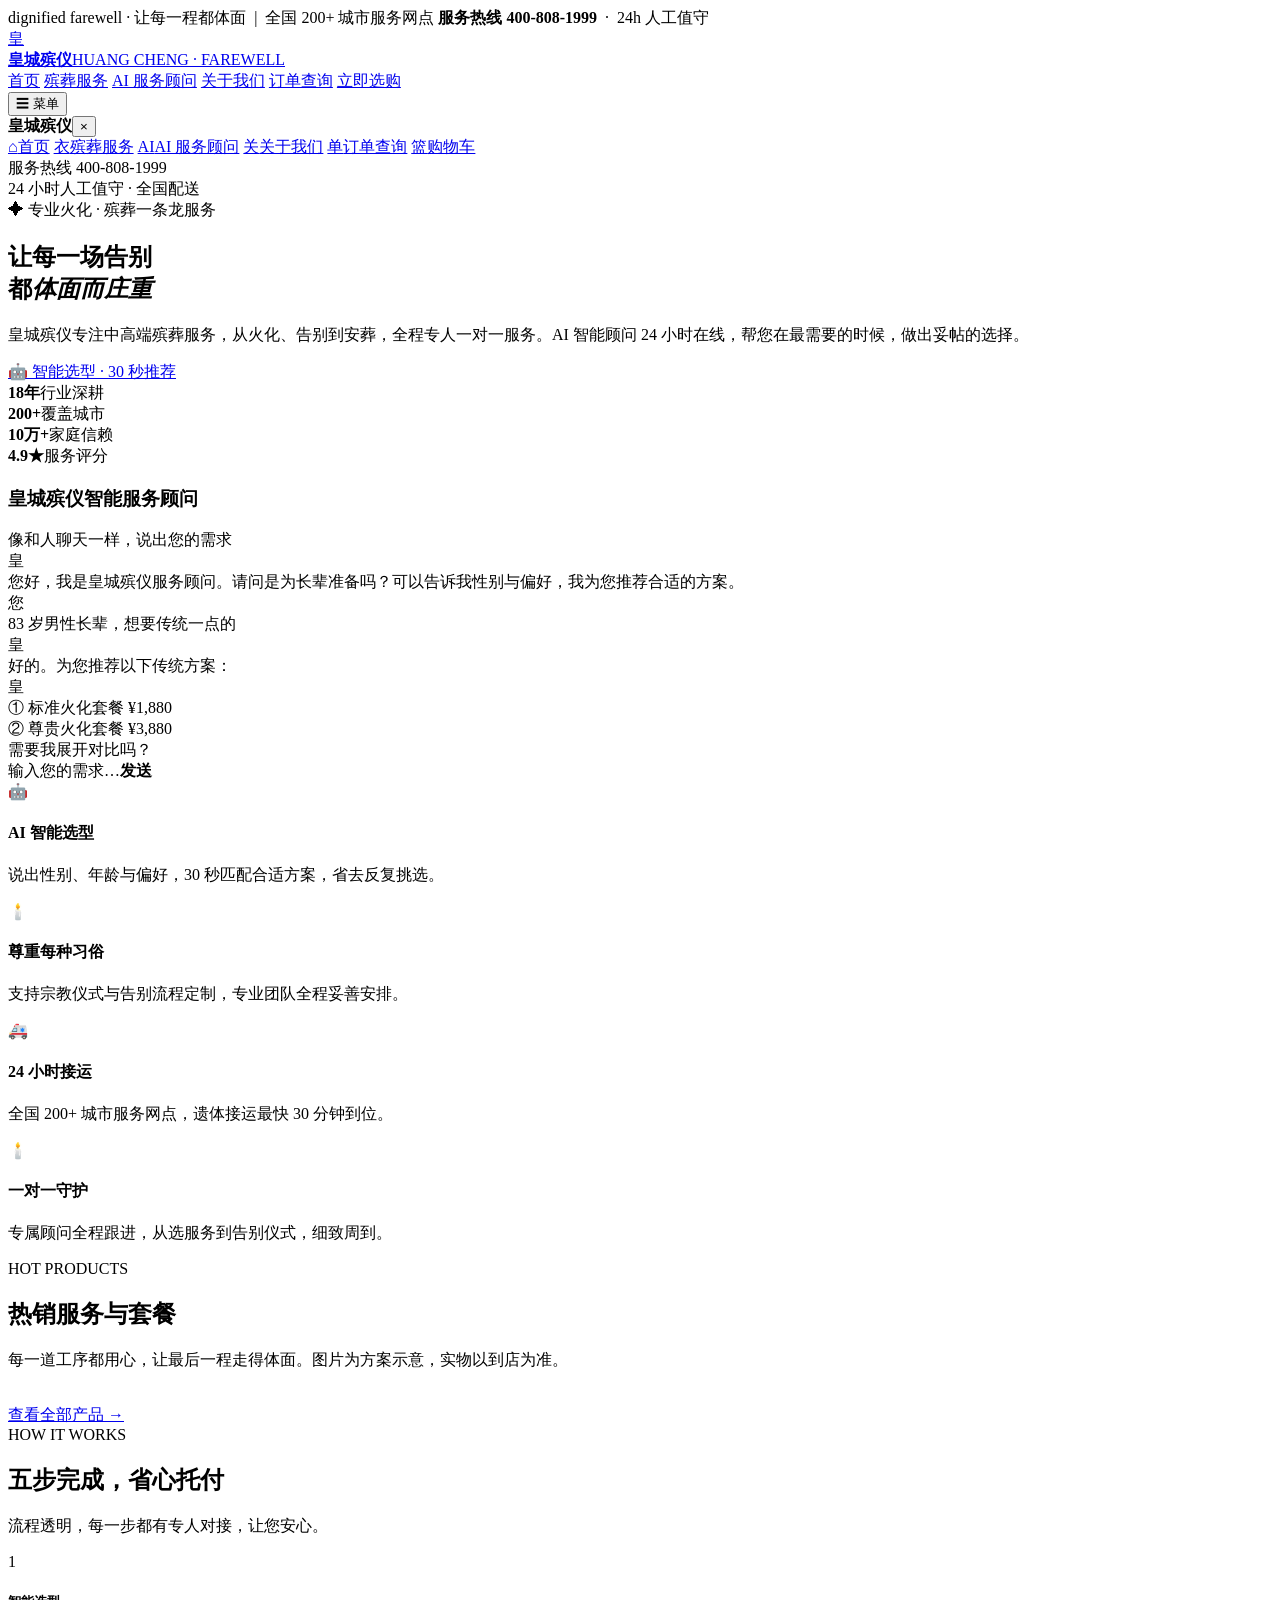
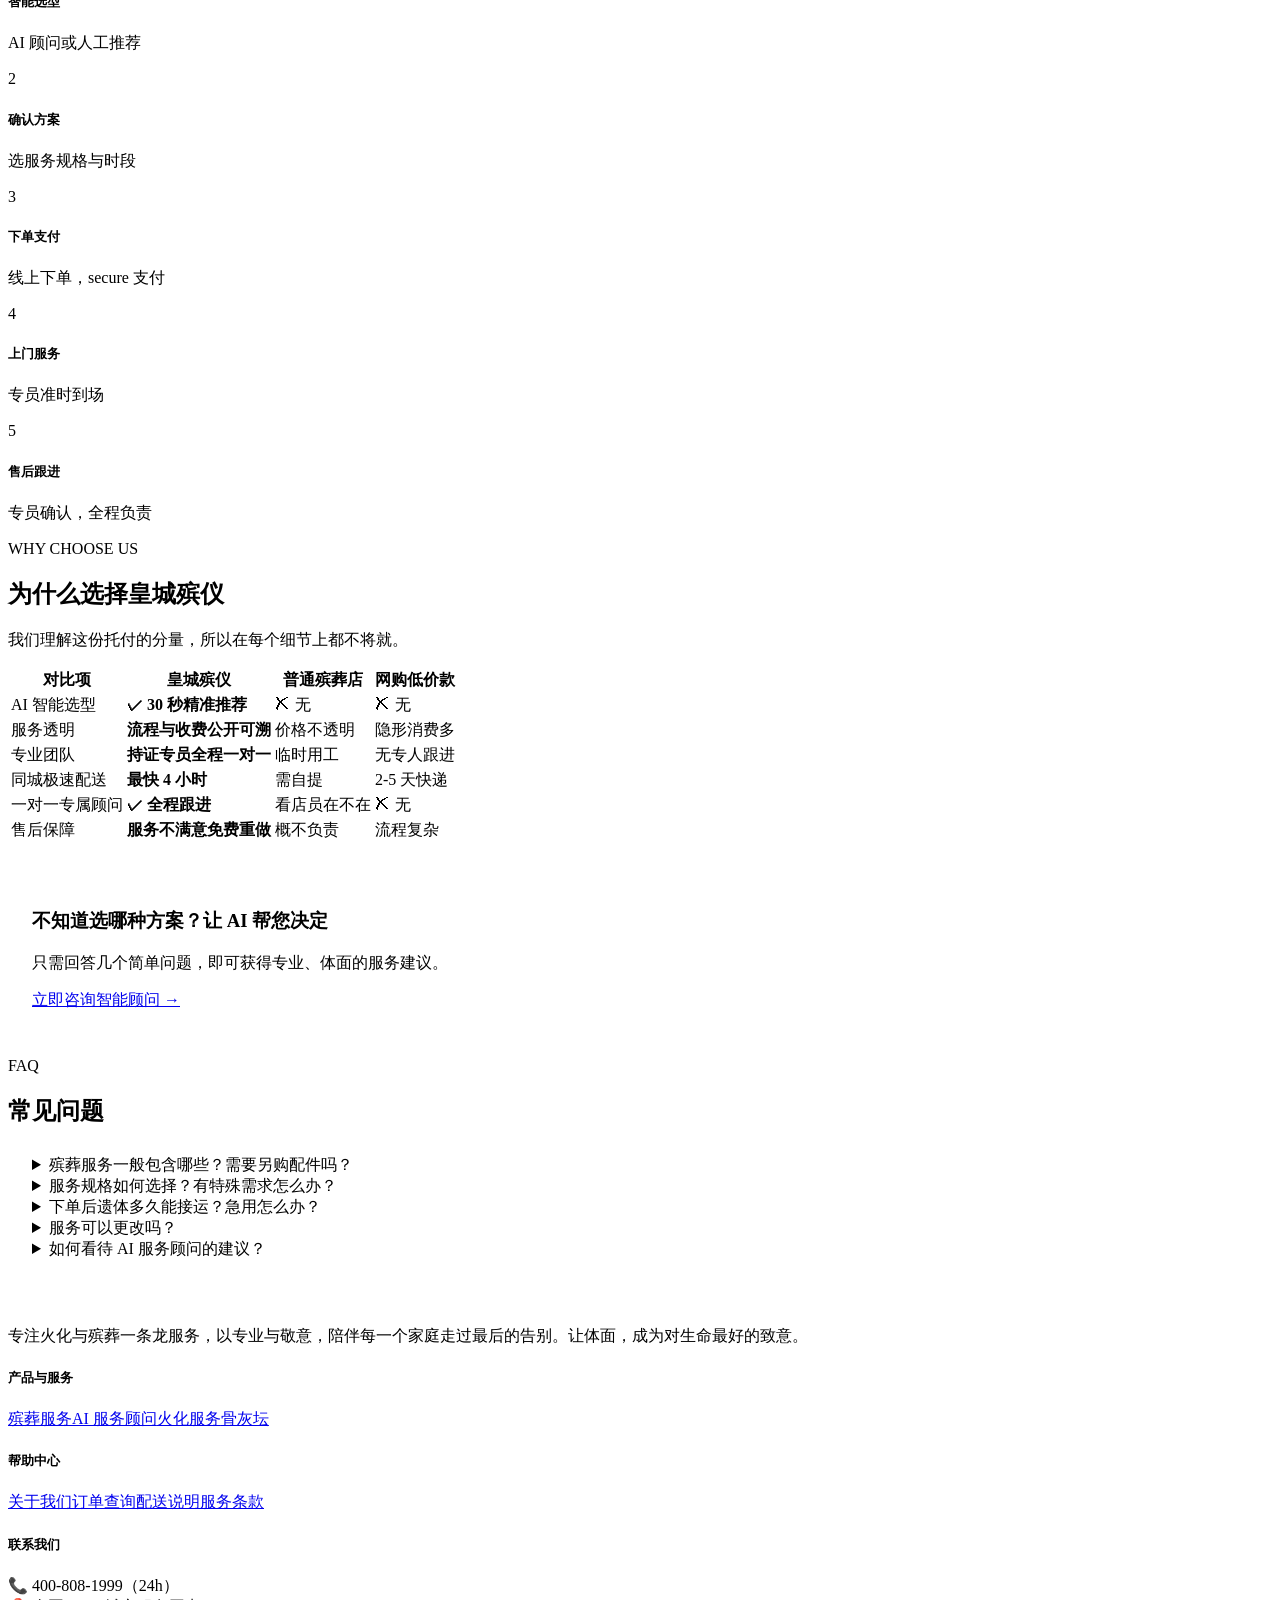
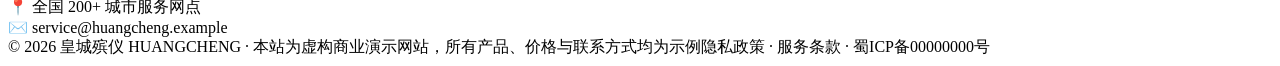
==== index.html @ 09e1ee21 "huangchengcheng 火化服务商业站" ====
<!DOCTYPE html>
<html lang="zh-CN">
<head>
<meta charset="UTF-8">
<meta name="viewport" content="width=device-width,initial-scale=1">
<title>皇城殡仪 · 火化殡葬一条龙服务 | 让每一场告别都体面庄重</title>
<meta name="description" content="皇城殡仪是专业火化殡葬一条龙服务商，提供火化服务、告别厅、骨灰坛与生态安葬等一条龙服务，AI 智能服务顾问 24 小时在线，24 小时接运，让告别更体面。">
<link rel="stylesheet" href="assets/style.css">
</head>
<body>
<!-- 顶部条 -->
<div class="topbar"><div class="wrap">
  <span> dignified farewell · 让每一程都体面 &nbsp;|&nbsp; 全国 200+ 城市服务网点</span>
  <span><b>服务热线 400-808-1999</b> &nbsp;·&nbsp; 24h 人工值守</span>
</div></div>

<!-- 导航 -->
<header class="sitehead"><div class="wrap">
  <a class="logo" href="index.html">
    <div class="mark">皇</div>
    <div class="txt"><b>皇城殡仪</b><span>HUANG CHENG · FAREWELL</span></div>
  </a>
  <nav class="nav">
    <a href="index.html" class="cur">首页</a>
    <a href="products.html">殡葬服务</a>
    <a href="agent.html">AI 服务顾问</a>
    <a href="about.html">关于我们</a>
    <a href="orders.html">订单查询</a>
    <a href="products.html" class="nav-cta">立即选购</a>
  </nav>
  <button class="burger" id="burger">☰ 菜单</button>
</div></header>

<!-- 抽屉 -->
<div class="drawer-mask" id="drawerMask"></div>
<aside class="drawer" id="drawer">
  <div class="dh"><b>皇城殡仪</b><button id="drawerClose">×</button></div>
  <div class="dlist">
    <a href="index.html" class="cur"><span class="ico">⌂</span>首页</a>
    <a href="products.html"><span class="ico">衣</span>殡葬服务</a>
    <a href="agent.html"><span class="ico">AI</span>AI 服务顾问</a>
    <a href="about.html"><span class="ico">关</span>关于我们</a>
    <a href="orders.html"><span class="ico">单</span>订单查询</a>
    <a href="cart.html"><span class="ico">篮</span>购物车 <span data-cart-count style="display:none">0</span></a>
  </div>
  <div class="df">服务热线 400-808-1999<br>24 小时人工值守 · 全国配送</div>
</aside>

<!-- 首屏 -->
<section class="hero" style="padding:0">
  <div class="bg"></div>
  <div class="wrap">
    <div>
      <span class="badge">✦ 专业火化 · 殡葬一条龙服务</span>
      <h1>让每一场告别<br>都<em>体面而庄重</em></h1>
      <p class="lead">皇城殡仪专注中高端殡葬服务，从火化、告别到安葬，全程专人一对一服务。AI 智能顾问 24 小时在线，帮您在最需要的时候，做出妥帖的选择。</p>
      <div class="actions">
        <a href="agent.html" class="btn btn-gold">🤖 智能选型 · 30 秒推荐</a>
        <a href="products.html" class="btn btn-ghost" style="border-color:rgba(255,255,255,.35);color:#fff">浏览全部殡葬服务 →</a>
      </div>
      <div class="trust">
        <div><b>18年</b><span>行业深耕</span></div>
        <div><b>200+</b><span>覆盖城市</span></div>
        <div><b>10万+</b><span>家庭信赖</span></div>
        <div><b>4.9★</b><span>服务评分</span></div>
      </div>
    </div>
    <div class="hero-card">
      <h3>皇城殡仪智能服务顾问</h3>
      <div class="sub">像和人聊天一样，说出您的需求</div>
      <div class="chat-mini">
        <div class="row"><div class="av">皇</div><div class="bub">您好，我是皇城殡仪服务顾问。请问是为长辈准备吗？可以告诉我性别与偏好，我为您推荐合适的方案。</div></div>
        <div class="row me"><div class="av u">您</div><div class="bub">83 岁男性长辈，想要传统一点的</div></div>
        <div class="row"><div class="av">皇</div><div class="bub">好的。为您推荐以下传统方案：</div></div>
        <div class="row"><div class="av">皇</div><div class="bub">① 标准火化套餐 ¥1,880<br>② 尊贵火化套餐 ¥3,880<br>需要我展开对比吗？</div></div>
      </div>
      <div class="fake-input"><span>输入您的需求…</span><b>发送</b></div>
    </div>
  </div>
</section>

<!-- 卖点 -->
<section>
  <div class="wrap">
    <div class="feature-grid">
      <div class="card feature"><div class="ic">🤖</div><h4>AI 智能选型</h4><p>说出性别、年龄与偏好，30 秒匹配合适方案，省去反复挑选。</p></div>
      <div class="card feature"><div class="ic">🕯️</div><h4>尊重每种习俗</h4><p>支持宗教仪式与告别流程定制，专业团队全程妥善安排。</p></div>
      <div class="card feature"><div class="ic">🚑</div><h4>24 小时接运</h4><p>全国 200+ 城市服务网点，遗体接运最快 30 分钟到位。</p></div>
      <div class="card feature"><div class="ic">🕯️</div><h4>一对一守护</h4><p>专属顾问全程跟进，从选服务到告别仪式，细致周到。</p></div>
    </div>
  </div>
</section>

<!-- 热销产品 -->
<section style="background:var(--card);border-top:1px solid var(--line);border-bottom:1px solid var(--line)">
  <div class="wrap">
    <div class="sec-head">
      <span class="kicker">HOT PRODUCTS</span>
      <h2>热销服务与套餐</h2>
      <p>每一道工序都用心，让最后一程走得体面。图片为方案示意，实物以到店为准。</p>
    </div>
    <div class="prod-grid" id="hotProducts"></div>
    <div class="center" style="margin-top:34px"><a href="products.html" class="btn btn-navy">查看全部产品 →</a></div>
  </div>
</section>

<!-- 服务流程 -->
<section>
  <div class="wrap">
    <div class="sec-head"><span class="kicker">HOW IT WORKS</span><h2>五步完成，省心托付</h2><p>流程透明，每一步都有专人对接，让您安心。</p></div>
    <div class="flow">
      <div class="step"><div class="n">1</div><h5>智能选型</h5><p>AI 顾问或人工推荐</p></div>
      <div class="step"><div class="n">2</div><h5>确认方案</h5><p>选服务规格与时段</p></div>
      <div class="step"><div class="n">3</div><h5>下单支付</h5><p>线上下单，secure 支付</p></div>
      <div class="step"><div class="n">4</div><h5>上门服务</h5><p>专员准时到场</p></div>
      <div class="step"><div class="n">5</div><h5>售后跟进</h5><p>专员确认，全程负责</p></div>
    </div>
  </div>
</section>

<!-- 为什么选择 + 对比表 -->
<section style="background:var(--card);border-top:1px solid var(--line)">
  <div class="wrap">
    <div class="sec-head"><span class="kicker">WHY CHOOSE US</span><h2>为什么选择皇城殡仪</h2><p>我们理解这份托付的分量，所以在每个细节上都不将就。</p></div>
    <div class="tbl-wrap">
      <table class="tbl">
        <thead><tr><th>对比项</th><th>皇城殡仪</th><th>普通殡葬店</th><th>网购低价款</th></tr></thead>
        <tbody>
          <tr><td>AI 智能选型</td><td><b>✓ 30 秒精准推荐</b></td><td>✗ 无</td><td>✗ 无</td></tr>
          <tr><td>服务透明</td><td><b>流程与收费公开可溯</b></td><td>价格不透明</td><td>隐形消费多</td></tr>
          <tr><td>专业团队</td><td><b>持证专员全程一对一</b></td><td>临时用工</td><td>无专人跟进</td></tr>
          <tr><td>同城极速配送</td><td><b>最快 4 小时</b></td><td>需自提</td><td>2-5 天快递</td></tr>
          <tr><td>一对一专属顾问</td><td><b>✓ 全程跟进</b></td><td>看店员在不在</td><td>✗ 无</td></tr>
          <tr><td>售后保障</td><td><b>服务不满意免费重做</b></td><td>概不负责</td><td>流程复杂</td></tr>
        </tbody>
      </table>
    </div>
  </div>
</section>

<!-- CTA -->
<section class="cta-strip" style="padding:0">
  <div class="wrap" style="padding:46px 24px">
    <div><h3>不知道选哪种方案？让 AI 帮您决定</h3><p>只需回答几个简单问题，即可获得专业、体面的服务建议。</p></div>
    <a href="agent.html" class="btn btn-gold">立即咨询智能顾问 →</a>
  </div>
</section>

<!-- FAQ -->
<section>
  <div class="wrap" style="max-width:860px">
    <div class="sec-head"><span class="kicker">FAQ</span><h2>常见问题</h2></div>
    <div class="card" style="padding:8px 24px">
      <details class="faq"><summary>殡葬服务一般包含哪些？需要另购配件吗？</summary><div class="ans">我们的套装通常包含上衣、裤子/裙、内衬、披肩与寿鞋，具体以商品详情"包含"一栏为准。骨灰盒、随葬品等可按需另购，也可致电顾问搭配一站式的全套方案。</div></details>
      <details class="faq"><summary>服务规格如何选择？有特殊需求怎么办？</summary><div class="ans">火化、告别厅与骨灰坛均提供多种规格。若有宗教仪式、特殊告别流程或场地布置需求，可联系人工顾问定制，一般 24 小时内即可安排妥当。</div></details>
      <details class="faq"><summary>下单后遗体多久能接运？急用怎么办？</summary><div class="ans">常规订单同城次日达，全国 2–4 天。加急订单可致电 400-808-1999，我们合作网点最快 4 小时送达，请尽量提前说明情况。</div></details>
      <details class="faq"><summary>服务可以更改吗？</summary><div class="ans">服务开始前如需调整规格、时段或方案内容，请及时联系顾问，我们会尽力为您免费更改。服务一旦开始，具体条款以双方约定为准。</div></details>
      <details class="faq"><summary>如何看待 AI 服务顾问的建议？</summary><div class="ans">AI 顾问基于我们的产品库与多年服务经验给出建议，仅供选型参考。涉及宗教、习俗等特殊需求，建议与人工顾问进一步确认，我们尊重每一种告别方式。</div></details>
    </div>
  </div>
</section>

<!-- 页脚 -->
<footer class="foot">
  <div class="wrap">
    <div class="grid">
      <div class="brand">
        <div class="logo" style="color:#fff"><div class="mark">皇</div><div class="txt"><b>皇城殡仪</b><span>HUANG CHENG · FAREWELL</span></div></div>
        <p>专注火化与殡葬一条龙服务，以专业与敬意，陪伴每一个家庭走过最后的告别。让体面，成为对生命最好的致意。</p>
      </div>
      <div><h5>产品与服务</h5><a href="products.html">殡葬服务</a><a href="agent.html">AI 服务顾问</a><a href="products.html">火化服务</a><a href="products.html">骨灰坛</a></div>
      <div><h5>帮助中心</h5><a href="about.html">关于我们</a><a href="orders.html">订单查询</a><a href="about.html">配送说明</a><a href="about.html">服务条款</a></div>
      <div><h5>联系我们</h5><div class="contact-line">📞 400-808-1999（24h）</div><div class="contact-line">📍 全国 200+ 城市服务网点</div><div class="contact-line">✉️ service@huangcheng.example</div></div>
    </div>
    <div class="bottom"><span>© 2026 皇城殡仪 HUANGCHENG · 本站为虚构商业演示网站，所有产品、价格与联系方式均为示例</span><span>隐私政策 · 服务条款 · 蜀ICP备00000000号</span></div>
  </div>
</footer>

<script src="assets/data.js"></script>
<script src="assets/app.js"></script>
<script>
(function(){
  // 热销产品（取前 4 款）
  var grid=document.getElementById('hotProducts');
  window.HJ.PRODUCTS.slice(0,4).forEach(function(p){
    var el=document.createElement('div');el.className='prod';
    el.innerHTML='<a class="img" href="product.html?id='+p.id+'"><span class="corner tag">'+p.tags[0]+'</span><img src="'+p.img+'" alt="'+p.name+'"></a>'+
      '<div class="body"><h4><a href="product.html?id='+p.id+'">'+p.name+'</a></h4>'+
      '<div class="desc">'+p.desc+'</div>'+
      '<div class="price"><b>'+window.HJ.money(p.price)+'</b><del>'+window.HJ.money(p.old)+'</del></div>'+
      '<div class="foot"><a href="product.html?id='+p.id+'" class="btn btn-navy btn-sm">查看详情</a>'+
      '<a href="product.html?id='+p.id+'" class="btn btn-gold btn-sm">立即选购</a></div></div>';
    grid.appendChild(el);
  });
  // 抽屉关闭按钮
  var c=document.getElementById('drawerClose');
  if(c)c.addEventListener('click',function(){document.getElementById('drawerMask').classList.remove('on');document.getElementById('drawer').classList.remove('on')});
})();
</script>
</body>
</html>
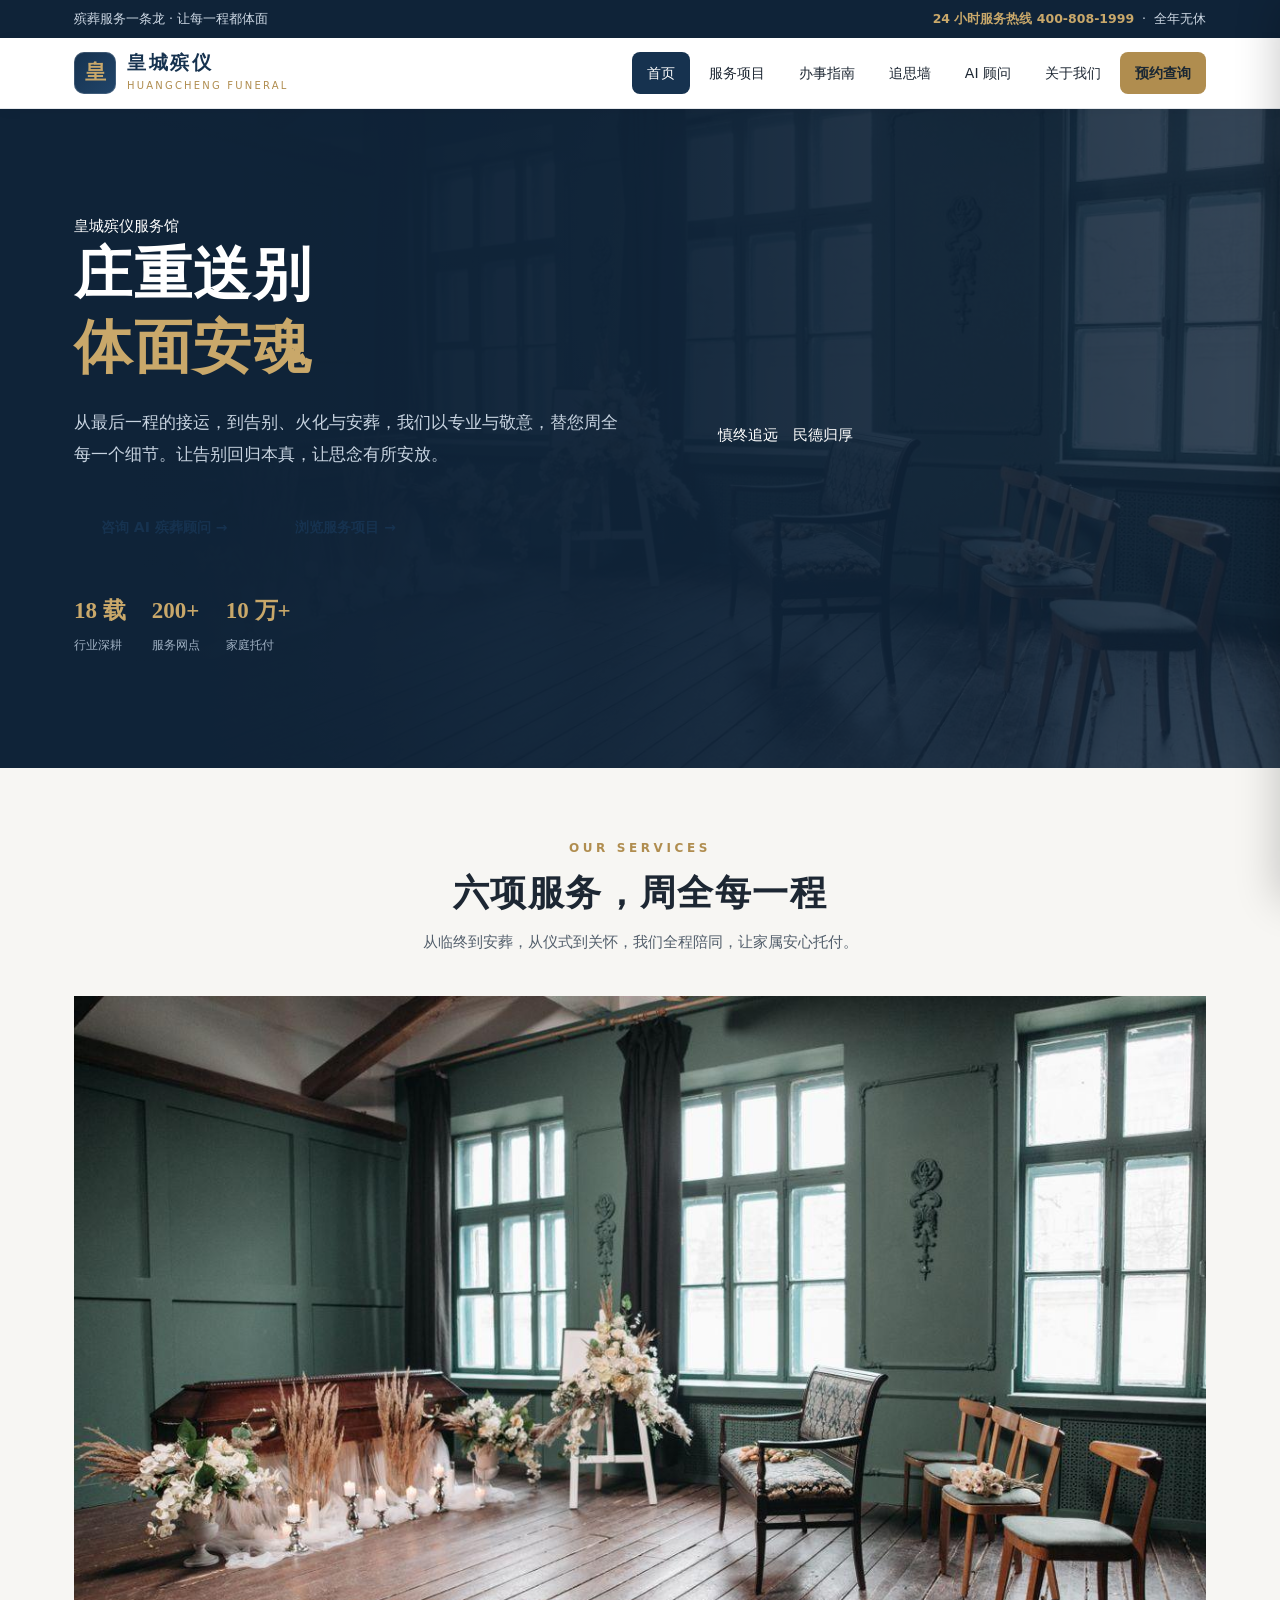
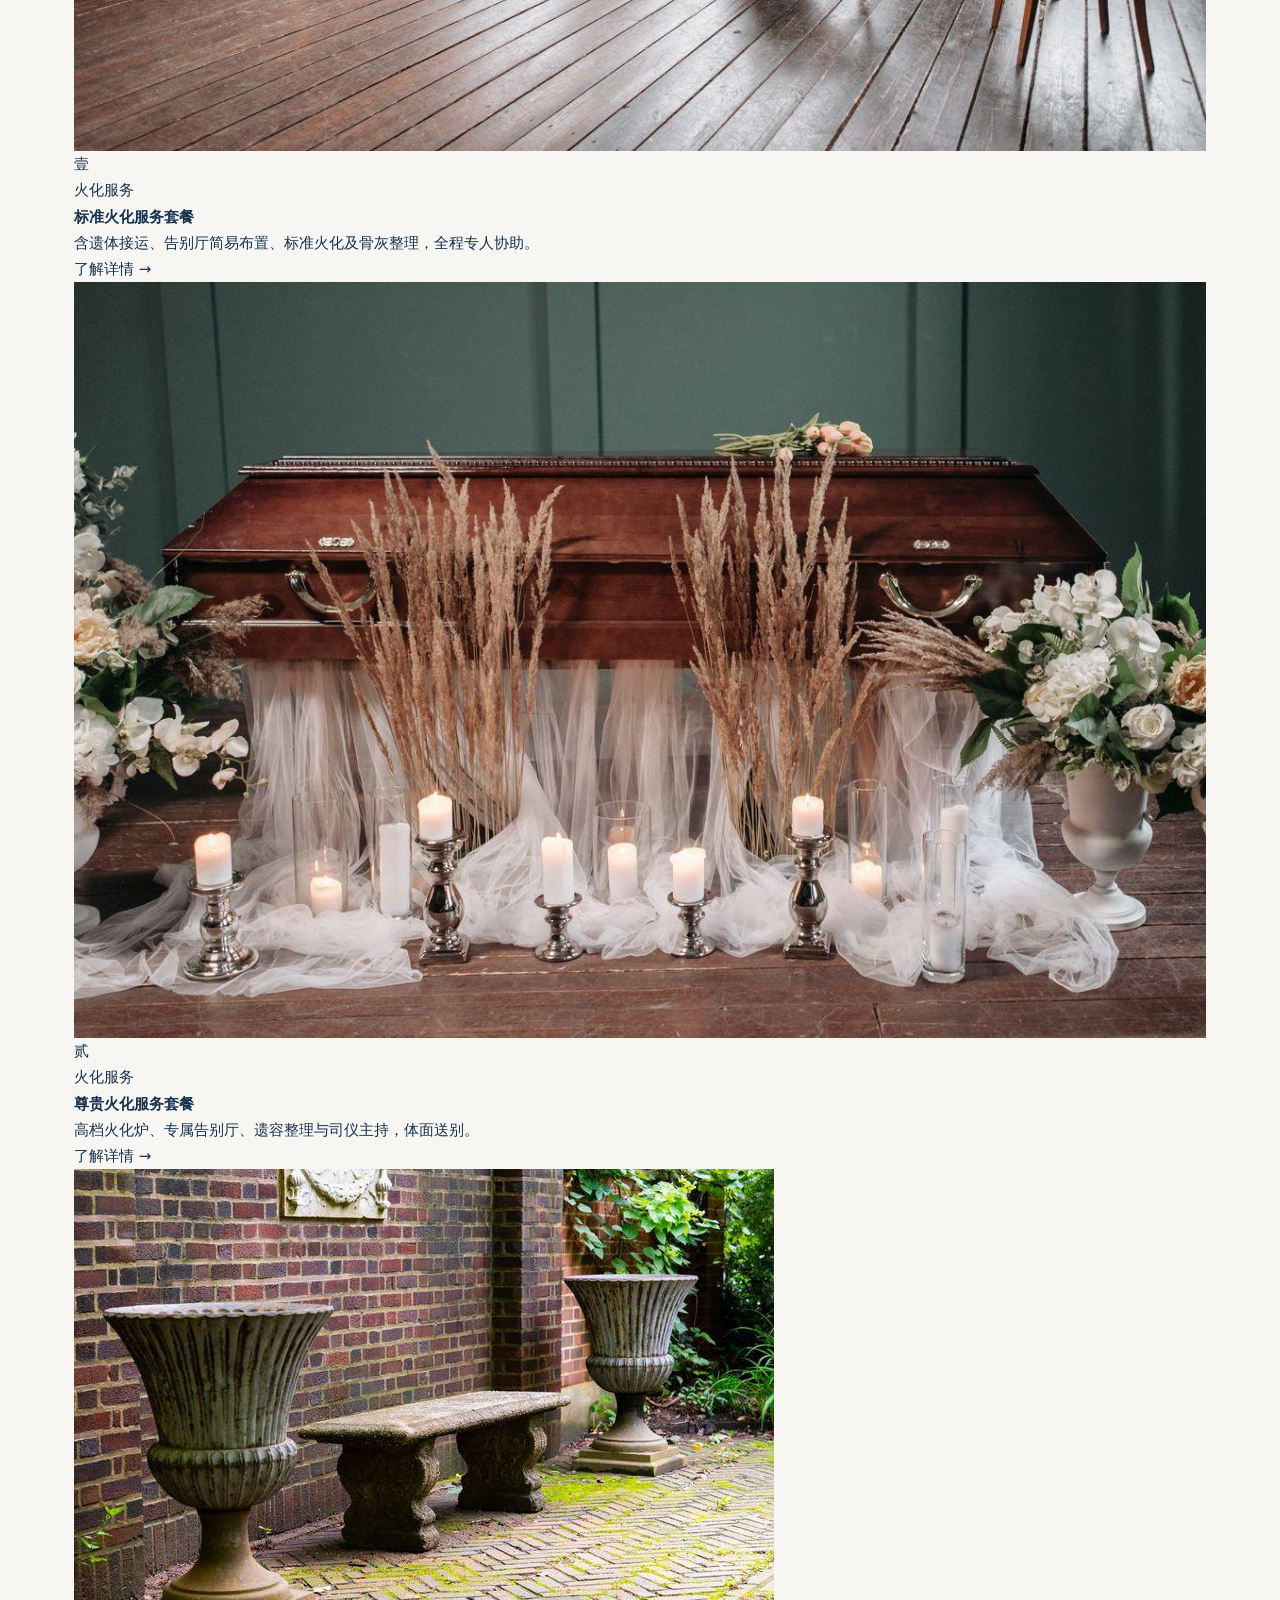
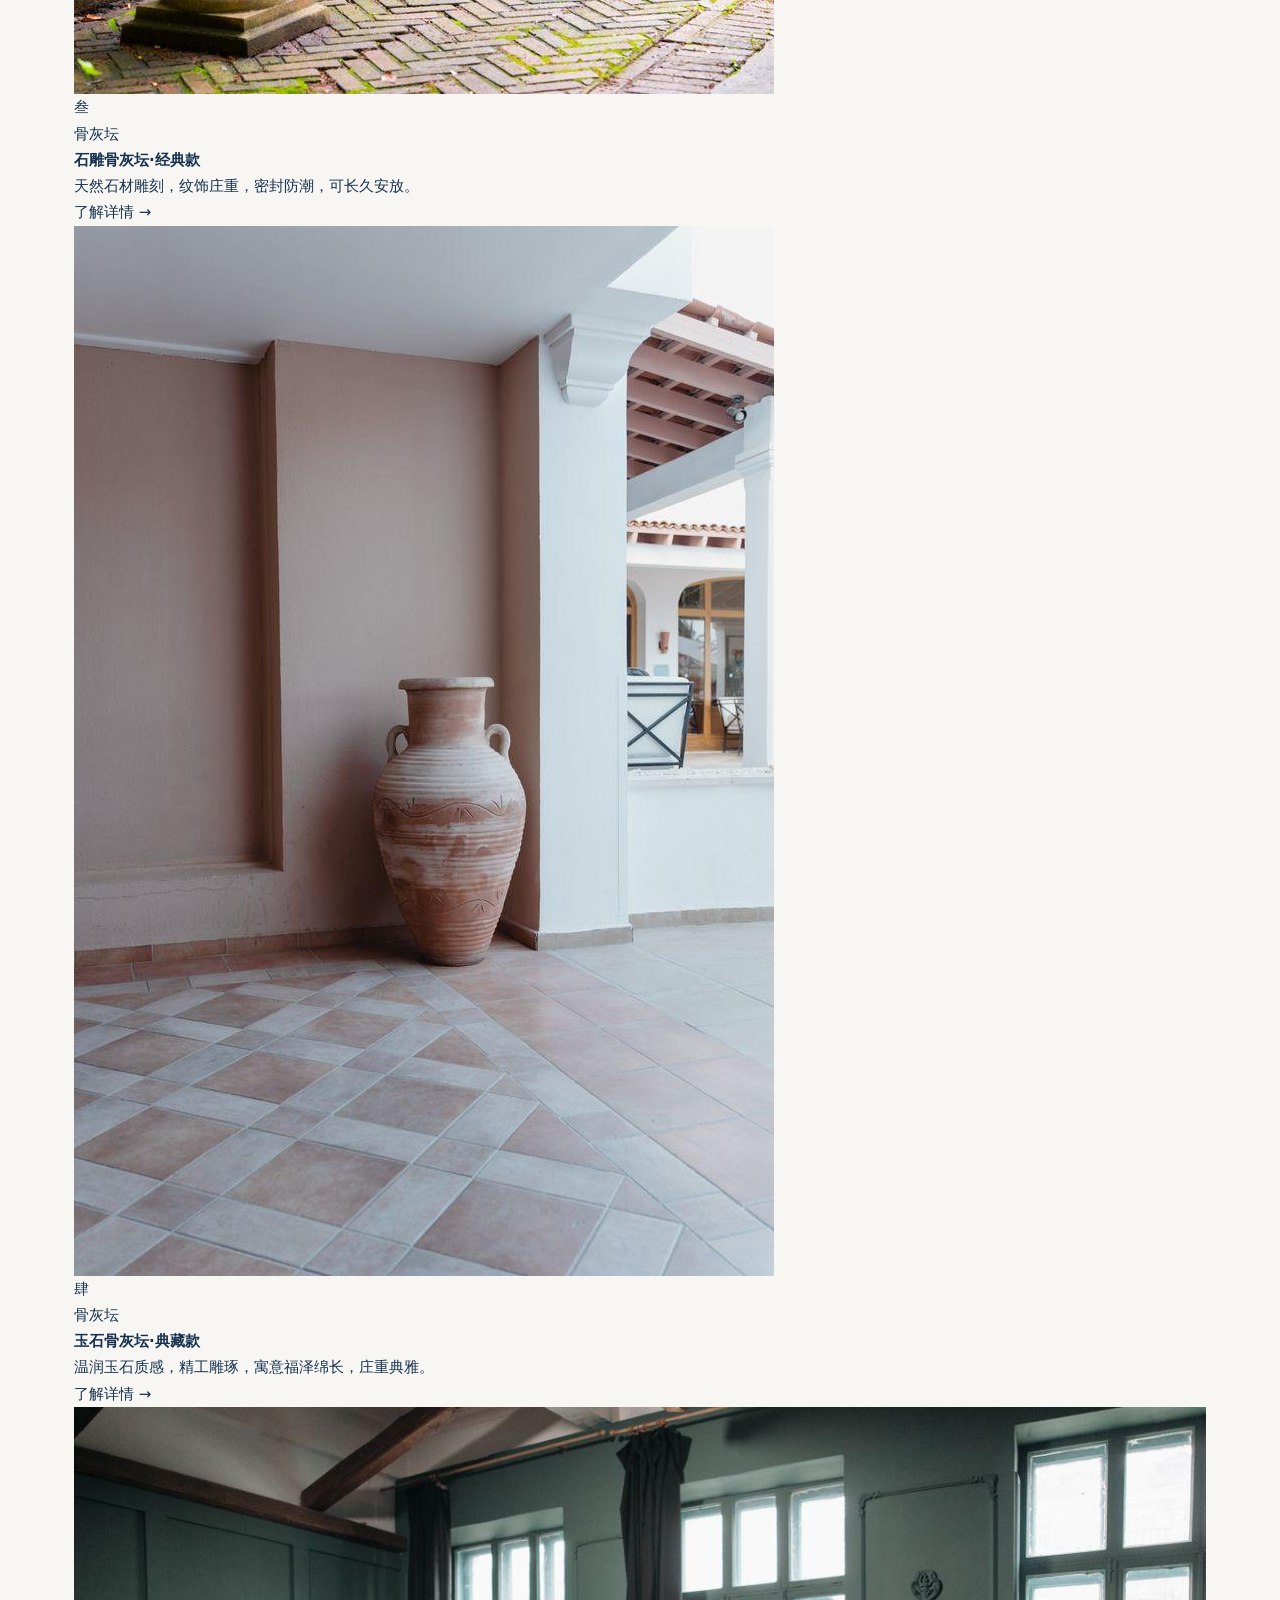
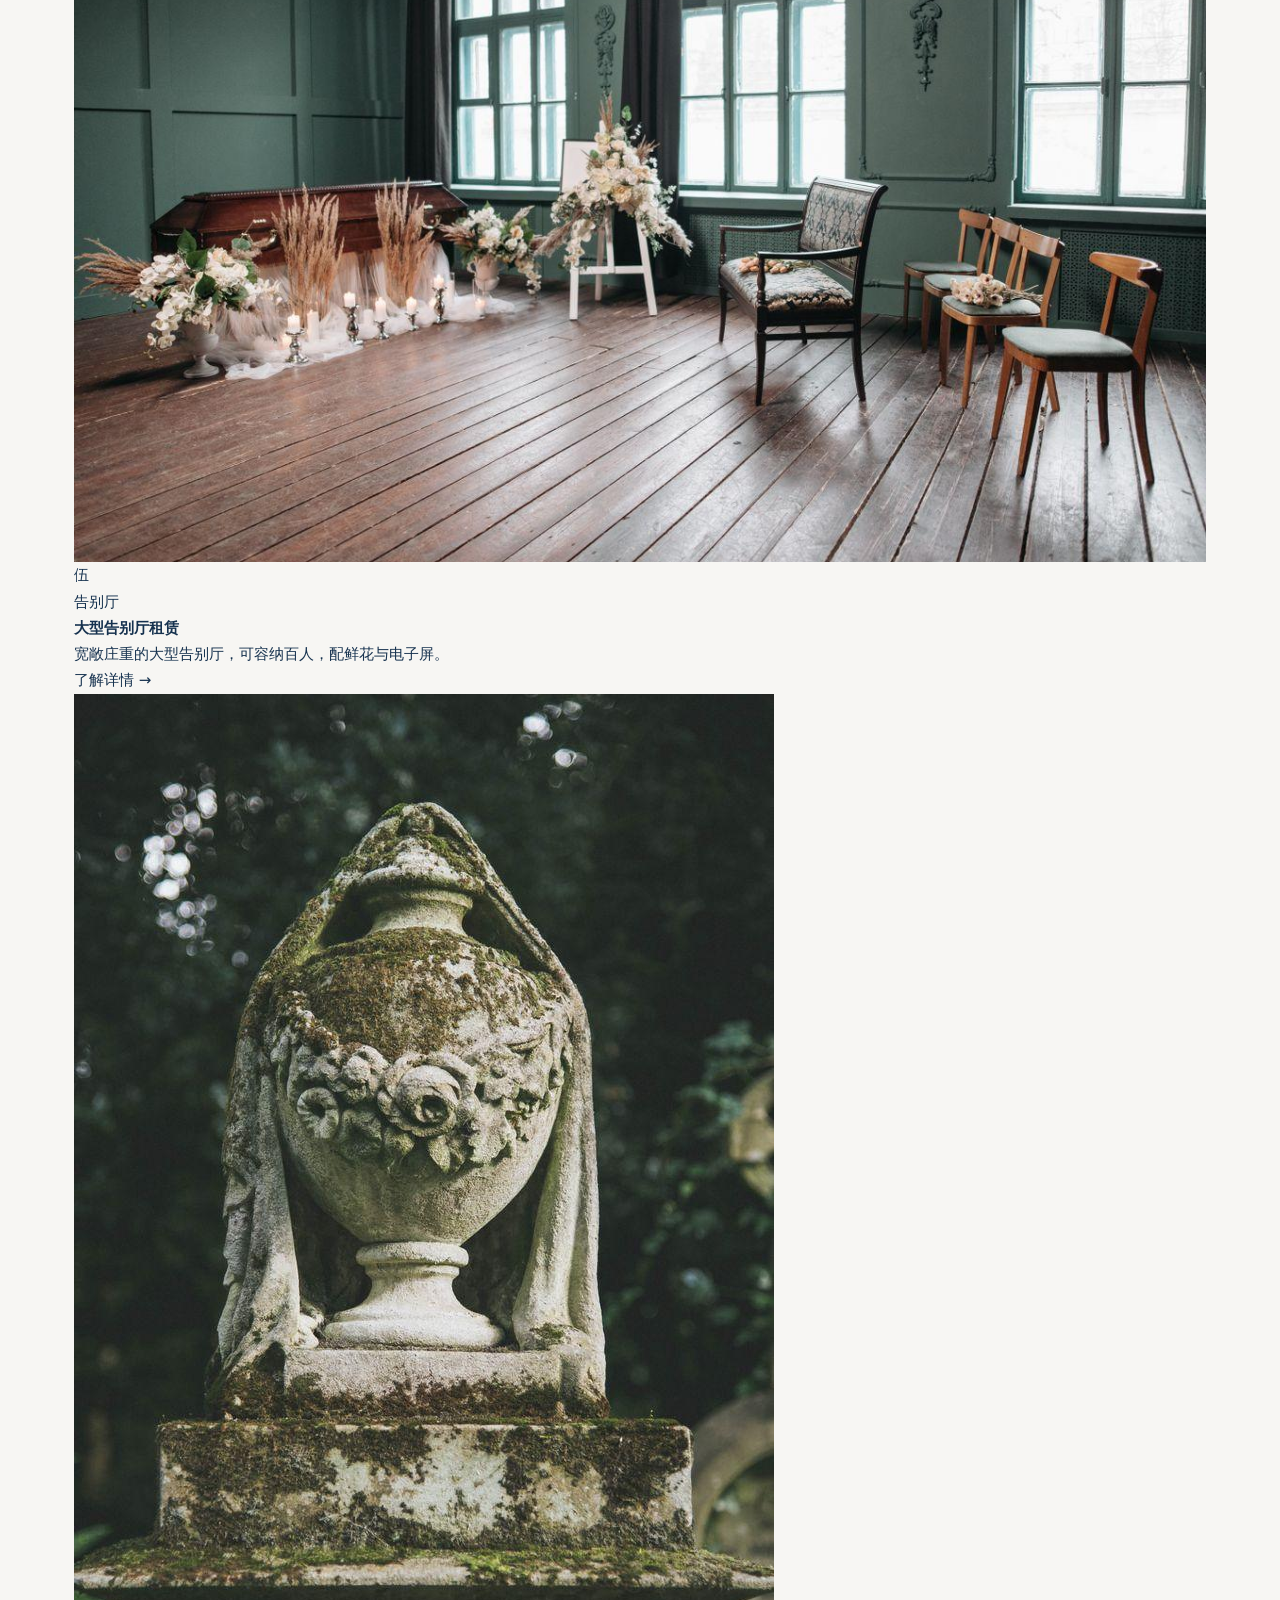
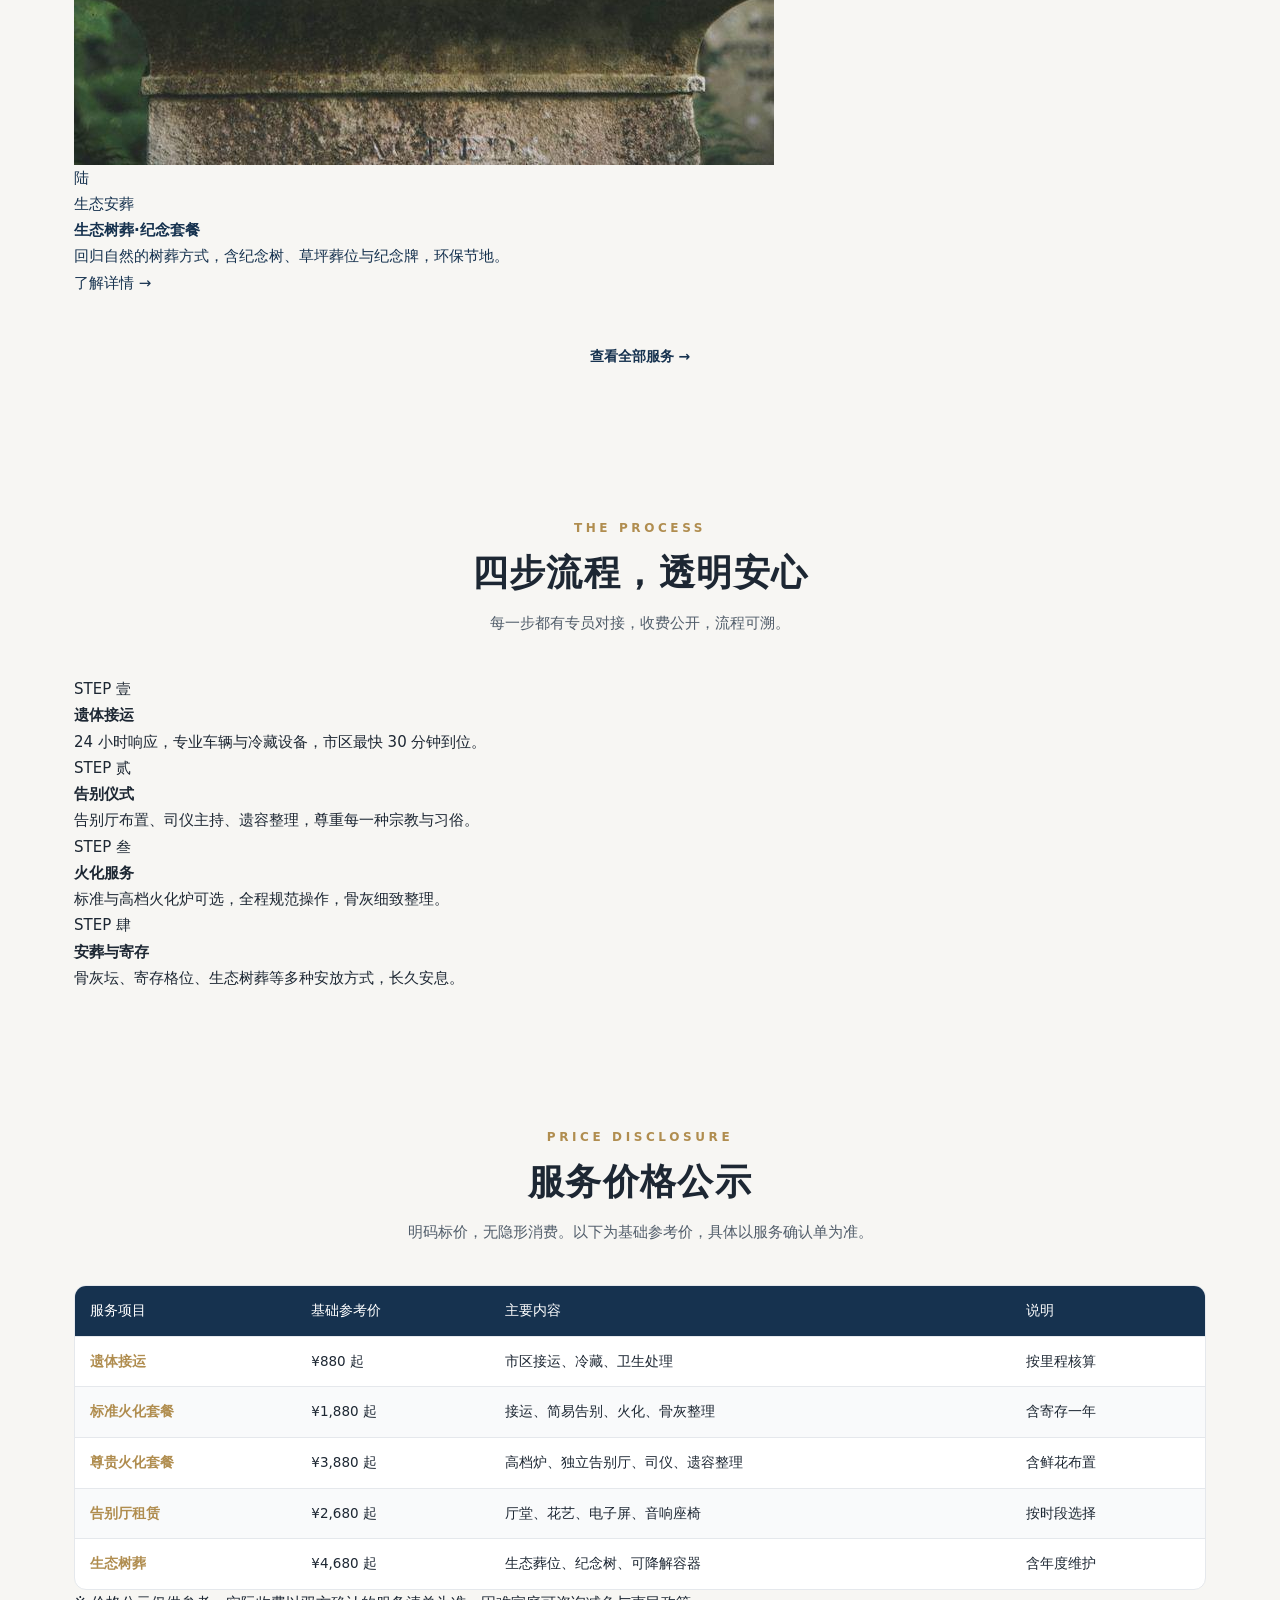
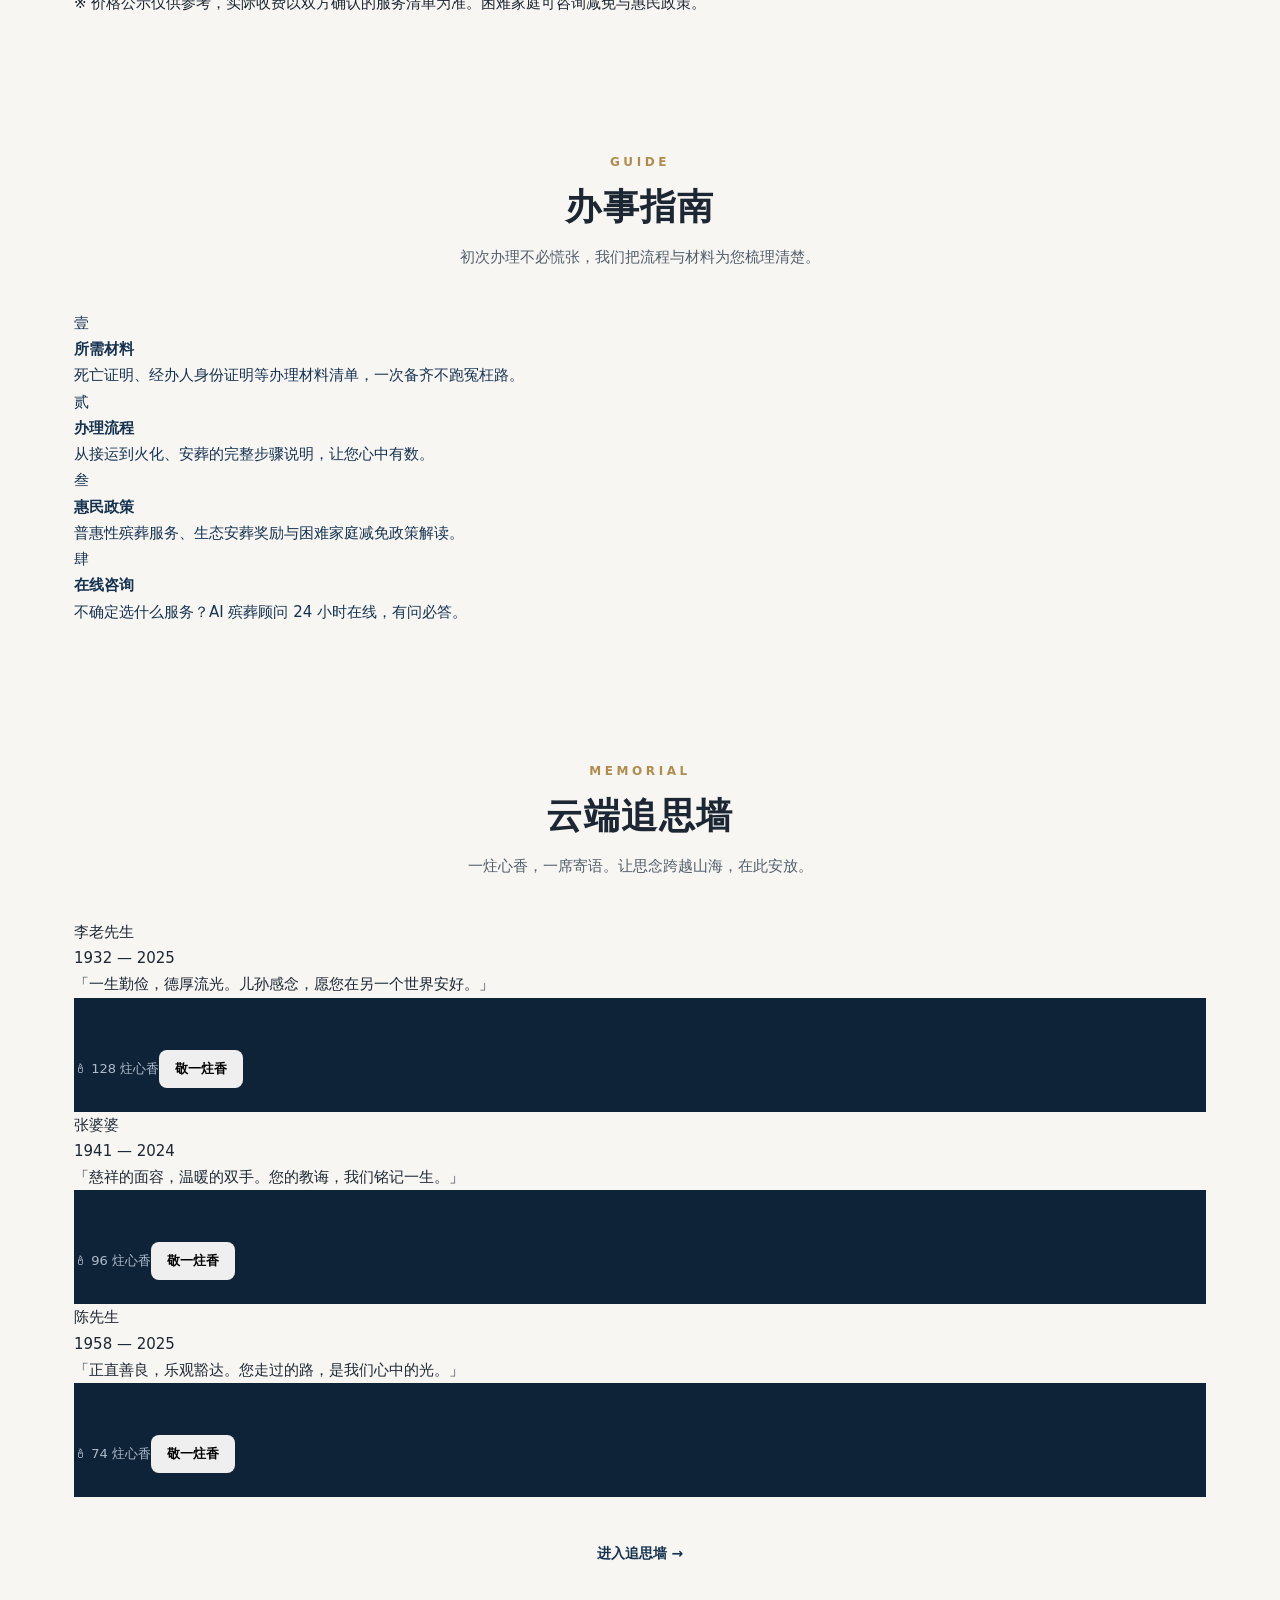
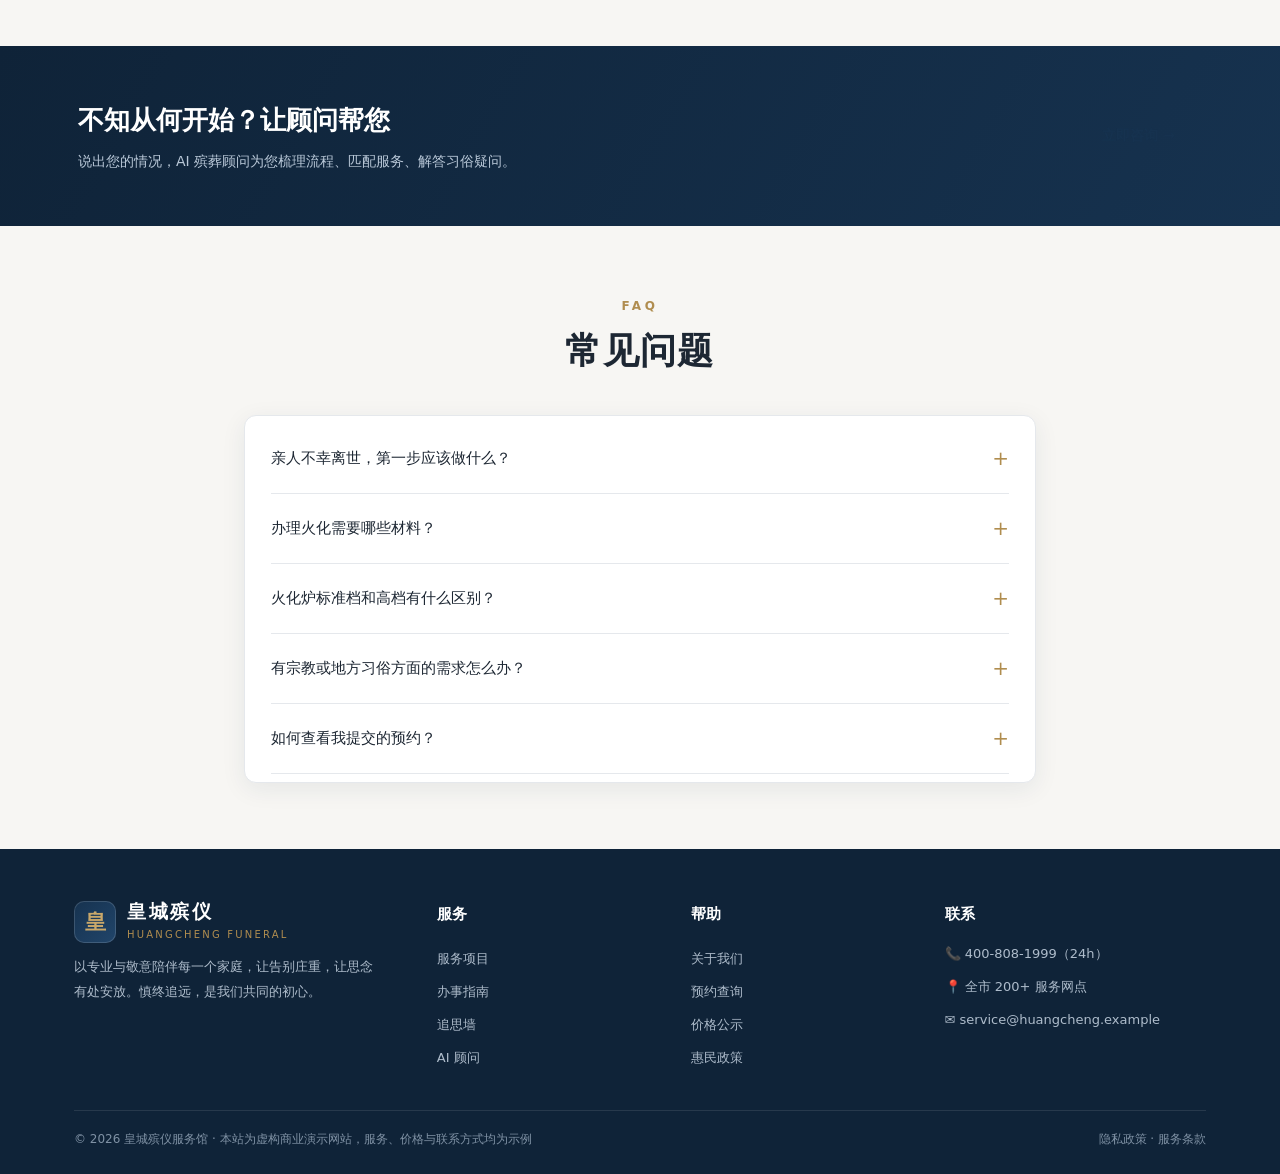
==== commit 56cd4112: "重做殡仪馆门户站" ====
--- a/index.html
+++ b/index.html
@@ -3,196 +3,180 @@
 <head>
 <meta charset="UTF-8">
 <meta name="viewport" content="width=device-width,initial-scale=1">
-<title>皇城殡仪 · 火化殡葬一条龙服务 | 让每一场告别都体面庄重</title>
-<meta name="description" content="皇城殡仪是专业火化殡葬一条龙服务商，提供火化服务、告别厅、骨灰坛与生态安葬等一条龙服务，AI 智能服务顾问 24 小时在线，24 小时接运，让告别更体面。">
+<title>皇城殡仪服务馆 · 庄重送别，体面安魂</title>
+<meta name="description" content="皇城殡仪服务馆提供遗体接运、告别厅、火化、骨灰寄存与生态安葬一条龙服务，AI 殡葬顾问在线答疑，流程透明，24 小时响应。">
 <link rel="stylesheet" href="assets/style.css">
 </head>
 <body>
-<!-- 顶部条 -->
 <div class="topbar"><div class="wrap">
-  <span> dignified farewell · 让每一程都体面 &nbsp;|&nbsp; 全国 200+ 城市服务网点</span>
-  <span><b>服务热线 400-808-1999</b> &nbsp;·&nbsp; 24h 人工值守</span>
+  <span>殡葬服务一条龙 · 让每一程都体面</span>
+  <span><b>24 小时服务热线 400-808-1999</b> &nbsp;·&nbsp; 全年无休</span>
 </div></div>
 
-<!-- 导航 -->
 <header class="sitehead"><div class="wrap">
-  <a class="logo" href="index.html">
-    <div class="mark">皇</div>
-    <div class="txt"><b>皇城殡仪</b><span>HUANG CHENG · FAREWELL</span></div>
-  </a>
+  <a class="logo" href="index.html"><div class="mark">皇</div><div class="txt"><b>皇城殡仪</b><span>HUANGCHENG FUNERAL</span></div></a>
   <nav class="nav">
-    <a href="index.html" class="cur">首页</a>
-    <a href="products.html">殡葬服务</a>
-    <a href="agent.html">AI 服务顾问</a>
-    <a href="about.html">关于我们</a>
-    <a href="orders.html">订单查询</a>
-    <a href="products.html" class="nav-cta">立即选购</a>
+    <a href="index.html" class="cur">首页</a><a href="services.html">服务项目</a><a href="guide.html">办事指南</a>
+    <a href="memorial.html">追思墙</a><a href="agent.html">AI 顾问</a><a href="about.html">关于我们</a>
+    <a href="orders.html" class="nav-cta">预约查询</a>
   </nav>
   <button class="burger" id="burger">☰ 菜单</button>
 </div></header>
 
-<!-- 抽屉 -->
 <div class="drawer-mask" id="drawerMask"></div>
 <aside class="drawer" id="drawer">
   <div class="dh"><b>皇城殡仪</b><button id="drawerClose">×</button></div>
   <div class="dlist">
-    <a href="index.html" class="cur"><span class="ico">⌂</span>首页</a>
-    <a href="products.html"><span class="ico">衣</span>殡葬服务</a>
-    <a href="agent.html"><span class="ico">AI</span>AI 服务顾问</a>
-    <a href="about.html"><span class="ico">关</span>关于我们</a>
-    <a href="orders.html"><span class="ico">单</span>订单查询</a>
-    <a href="cart.html"><span class="ico">篮</span>购物车 <span data-cart-count style="display:none">0</span></a>
+    <a href="index.html" class="cur"><span class="ico">◈</span>首页</a>
+    <a href="services.html"><span class="ico">壹</span>服务项目</a>
+    <a href="guide.html"><span class="ico">贰</span>办事指南</a>
+    <a href="memorial.html"><span class="ico">叁</span>追思墙</a>
+    <a href="agent.html"><span class="ico">肆</span>AI 殡葬顾问</a>
+    <a href="about.html"><span class="ico">伍</span>关于我们</a>
+    <a href="orders.html"><span class="ico">陆</span>预约查询</a>
   </div>
-  <div class="df">服务热线 400-808-1999<br>24 小时人工值守 · 全国配送</div>
+  <div class="df">24 小时服务热线 400-808-1999<br>全年无休 · 市区 30 分钟响应</div>
 </aside>
 
-<!-- 首屏 -->
 <section class="hero" style="padding:0">
   <div class="bg"></div>
   <div class="wrap">
     <div>
-      <span class="badge">✦ 专业火化 · 殡葬一条龙服务</span>
-      <h1>让每一场告别<br>都<em>体面而庄重</em></h1>
-      <p class="lead">皇城殡仪专注中高端殡葬服务，从火化、告别到安葬，全程专人一对一服务。AI 智能顾问 24 小时在线，帮您在最需要的时候，做出妥帖的选择。</p>
+      <div class="eyebrow">皇城殡仪服务馆</div>
+      <h1>庄重送别<br><em>体面安魂</em></h1>
+      <p class="lead">从最后一程的接运，到告别、火化与安葬，我们以专业与敬意，替您周全每一个细节。让告别回归本真，让思念有所安放。</p>
       <div class="actions">
-        <a href="agent.html" class="btn btn-gold">🤖 智能选型 · 30 秒推荐</a>
-        <a href="products.html" class="btn btn-ghost" style="border-color:rgba(255,255,255,.35);color:#fff">浏览全部殡葬服务 →</a>
+        <a href="agent.html" class="btn btn-copper">咨询 AI 殡葬顾问 →</a>
+        <a href="services.html" class="btn btn-light">浏览服务项目 →</a>
       </div>
       <div class="trust">
-        <div><b>18年</b><span>行业深耕</span></div>
-        <div><b>200+</b><span>覆盖城市</span></div>
-        <div><b>10万+</b><span>家庭信赖</span></div>
-        <div><b>4.9★</b><span>服务评分</span></div>
+        <div><b>18 载</b><span>行业深耕</span></div>
+        <div><b>200+</b><span>服务网点</span></div>
+        <div><b>10 万+</b><span>家庭托付</span></div>
       </div>
     </div>
-    <div class="hero-card">
-      <h3>皇城殡仪智能服务顾问</h3>
-      <div class="sub">像和人聊天一样，说出您的需求</div>
-      <div class="chat-mini">
-        <div class="row"><div class="av">皇</div><div class="bub">您好，我是皇城殡仪服务顾问。请问是为长辈准备吗？可以告诉我性别与偏好，我为您推荐合适的方案。</div></div>
-        <div class="row me"><div class="av u">您</div><div class="bub">83 岁男性长辈，想要传统一点的</div></div>
-        <div class="row"><div class="av">皇</div><div class="bub">好的。为您推荐以下传统方案：</div></div>
-        <div class="row"><div class="av">皇</div><div class="bub">① 标准火化套餐 ¥1,880<br>② 尊贵火化套餐 ¥3,880<br>需要我展开对比吗？</div></div>
-      </div>
-      <div class="fake-input"><span>输入您的需求…</span><b>发送</b></div>
+    <div class="poem"><div class="v">慎终追远　民德归厚</div><div class="line"></div></div>
+  </div>
+</section>
+
+<section style="background:var(--paper-2)">
+  <div class="wrap">
+    <div class="sec-head center"><span class="kicker">OUR SERVICES</span><h2>六项服务，周全每一程</h2><p>从临终到安葬，从仪式到关怀，我们全程陪同，让家属安心托付。</p></div>
+    <div class="svc-grid" id="svcGrid"></div>
+    <div class="center" style="margin-top:34px"><a href="services.html" class="btn btn-outline">查看全部服务 →</a></div>
+  </div>
+</section>
+
+<section>
+  <div class="wrap">
+    <div class="sec-head center"><span class="kicker">THE PROCESS</span><h2>四步流程，透明安心</h2><p>每一步都有专员对接，收费公开，流程可溯。</p></div>
+    <div class="timeline">
+      <div class="tl-item right"><div class="side"><div class="box"><div class="n">STEP 壹</div><h4>遗体接运</h4><p>24 小时响应，专业车辆与冷藏设备，市区最快 30 分钟到位。</p></div></div><div class="dot"></div><div class="side"></div></div>
+      <div class="tl-item left"><div class="side"></div><div class="dot"></div><div class="side"><div class="box"><div class="n">STEP 贰</div><h4>告别仪式</h4><p>告别厅布置、司仪主持、遗容整理，尊重每一种宗教与习俗。</p></div></div></div>
+      <div class="tl-item right"><div class="side"><div class="box"><div class="n">STEP 叁</div><h4>火化服务</h4><p>标准与高档火化炉可选，全程规范操作，骨灰细致整理。</p></div></div><div class="dot"></div><div class="side"></div></div>
+      <div class="tl-item left"><div class="side"></div><div class="dot"></div><div class="side"><div class="box"><div class="n">STEP 肆</div><h4>安葬与寄存</h4><p>骨灰坛、寄存格位、生态树葬等多种安放方式，长久安息。</p></div></div></div>
     </div>
   </div>
 </section>
 
-<!-- 卖点 -->
+<section style="background:var(--paper-2)">
+  <div class="wrap">
+    <div class="sec-head center"><span class="kicker">PRICE DISCLOSURE</span><h2>服务价格公示</h2><p>明码标价，无隐形消费。以下为基础参考价，具体以服务确认单为准。</p></div>
+    <div class="tbl-wrap"><table class="tbl">
+      <thead><tr><th>服务项目</th><th>基础参考价</th><th>主要内容</th><th>说明</th></tr></thead>
+      <tbody>
+        <tr><td><b>遗体接运</b></td><td>¥880 起</td><td>市区接运、冷藏、卫生处理</td><td>按里程核算</td></tr>
+        <tr><td><b>标准火化套餐</b></td><td>¥1,880 起</td><td>接运、简易告别、火化、骨灰整理</td><td>含寄存一年</td></tr>
+        <tr><td><b>尊贵火化套餐</b></td><td>¥3,880 起</td><td>高档炉、独立告别厅、司仪、遗容整理</td><td>含鲜花布置</td></tr>
+        <tr><td><b>告别厅租赁</b></td><td>¥2,680 起</td><td>厅堂、花艺、电子屏、音响座椅</td><td>按时段选择</td></tr>
+        <tr><td><b>生态树葬</b></td><td>¥4,680 起</td><td>生态葬位、纪念树、可降解容器</td><td>含年度维护</td></tr>
+      </tbody>
+    </table></div>
+    <p class="price-note">※ 价格公示仅供参考，实际收费以双方确认的服务清单为准。困难家庭可咨询减免与惠民政策。</p>
+  </div>
+</section>
+
 <section>
   <div class="wrap">
-    <div class="feature-grid">
-      <div class="card feature"><div class="ic">🤖</div><h4>AI 智能选型</h4><p>说出性别、年龄与偏好，30 秒匹配合适方案，省去反复挑选。</p></div>
-      <div class="card feature"><div class="ic">🕯️</div><h4>尊重每种习俗</h4><p>支持宗教仪式与告别流程定制，专业团队全程妥善安排。</p></div>
-      <div class="card feature"><div class="ic">🚑</div><h4>24 小时接运</h4><p>全国 200+ 城市服务网点，遗体接运最快 30 分钟到位。</p></div>
-      <div class="card feature"><div class="ic">🕯️</div><h4>一对一守护</h4><p>专属顾问全程跟进，从选服务到告别仪式，细致周到。</p></div>
+    <div class="sec-head center"><span class="kicker">GUIDE</span><h2>办事指南</h2><p>初次办理不必慌张，我们把流程与材料为您梳理清楚。</p></div>
+    <div class="guide-grid">
+      <a href="guide.html" class="guide-card"><div class="ic">壹</div><h4>所需材料</h4><p>死亡证明、经办人身份证明等办理材料清单，一次备齐不跑冤枉路。</p></a>
+      <a href="guide.html" class="guide-card"><div class="ic">贰</div><h4>办理流程</h4><p>从接运到火化、安葬的完整步骤说明，让您心中有数。</p></a>
+      <a href="guide.html" class="guide-card"><div class="ic">叁</div><h4>惠民政策</h4><p>普惠性殡葬服务、生态安葬奖励与困难家庭减免政策解读。</p></a>
+      <a href="agent.html" class="guide-card"><div class="ic">肆</div><h4>在线咨询</h4><p>不确定选什么服务？AI 殡葬顾问 24 小时在线，有问必答。</p></a>
     </div>
   </div>
 </section>
 
-<!-- 热销产品 -->
-<section style="background:var(--card);border-top:1px solid var(--line);border-bottom:1px solid var(--line)">
+<section style="background:var(--paper-2)">
   <div class="wrap">
-    <div class="sec-head">
-      <span class="kicker">HOT PRODUCTS</span>
-      <h2>热销服务与套餐</h2>
-      <p>每一道工序都用心，让最后一程走得体面。图片为方案示意，实物以到店为准。</p>
-    </div>
-    <div class="prod-grid" id="hotProducts"></div>
-    <div class="center" style="margin-top:34px"><a href="products.html" class="btn btn-navy">查看全部产品 →</a></div>
+    <div class="sec-head center"><span class="kicker">MEMORIAL</span><h2>云端追思墙</h2><p>一炷心香，一席寄语。让思念跨越山海，在此安放。</p></div>
+    <div class="memorial-grid" id="memGrid"></div>
+    <div class="center" style="margin-top:30px"><a href="memorial.html" class="btn btn-outline">进入追思墙 →</a></div>
   </div>
 </section>
 
-<!-- 服务流程 -->
+<section class="cta-strip" style="padding:0">
+  <div class="wrap" style="padding:52px 28px">
+    <div><h3>不知从何开始？让顾问帮您</h3><p>说出您的情况，AI 殡葬顾问为您梳理流程、匹配服务、解答习俗疑问。</p></div>
+    <a href="agent.html" class="btn btn-copper">立即咨询 →</a>
+  </div>
+</section>
+
 <section>
-  <div class="wrap">
-    <div class="sec-head"><span class="kicker">HOW IT WORKS</span><h2>五步完成，省心托付</h2><p>流程透明，每一步都有专人对接，让您安心。</p></div>
-    <div class="flow">
-      <div class="step"><div class="n">1</div><h5>智能选型</h5><p>AI 顾问或人工推荐</p></div>
-      <div class="step"><div class="n">2</div><h5>确认方案</h5><p>选服务规格与时段</p></div>
-      <div class="step"><div class="n">3</div><h5>下单支付</h5><p>线上下单，secure 支付</p></div>
-      <div class="step"><div class="n">4</div><h5>上门服务</h5><p>专员准时到场</p></div>
-      <div class="step"><div class="n">5</div><h5>售后跟进</h5><p>专员确认，全程负责</p></div>
+  <div class="wrap" style="max-width:840px">
+    <div class="sec-head"><span class="kicker">FAQ</span><h2>常见问题</h2></div>
+    <div class="card" style="padding:8px 26px">
+      <details class="faq"><summary>亲人不幸离世，第一步应该做什么？</summary><div class="ans">请先联系医院或相关部门出具《死亡医学证明书》，随后拨打 400-808-1999，我们会安排专员与接运车辆上门，协助您办理后续事宜。您也可先通过「办事指南」了解完整流程。</div></details>
+      <details class="faq"><summary>办理火化需要哪些材料？</summary><div class="ans">通常需要《死亡医学证明书》、经办人有效身份证件，以及逝者身份证明。特殊情形（如非正常死亡）需额外材料，具体请咨询 24 小时热线或在线顾问，我们会逐一告知。</div></details>
+      <details class="faq"><summary>火化炉标准档和高档有什么区别？</summary><div class="ans">两者在炉型、单次火化、告别厅配置与司仪服务上有所不同。标准档讲求简约庄重，高档档含独立告别厅、遗容整理与鲜花布置。您可在「服务项目」中查看详细说明与价格。</div></details>
+      <details class="faq"><summary>有宗教或地方习俗方面的需求怎么办？</summary><div class="ans">我们尊重每一种告别方式，可按需安排诵经、守灵、追悼会等仪式，并提供素食餐、特定花艺等定制。请在预约时告知顾问，一般 24 小时内即可安排妥当。</div></details>
+      <details class="faq"><summary>如何查看我提交的预约？</summary><div class="ans">提交预约后会生成预约编号（HC 开头），您可在「预约查询」中输入编号与联系电话查看。本站为演示网站，预约信息仅保存在您的浏览器中。</div></details>
     </div>
   </div>
 </section>
 
-<!-- 为什么选择 + 对比表 -->
-<section style="background:var(--card);border-top:1px solid var(--line)">
-  <div class="wrap">
-    <div class="sec-head"><span class="kicker">WHY CHOOSE US</span><h2>为什么选择皇城殡仪</h2><p>我们理解这份托付的分量，所以在每个细节上都不将就。</p></div>
-    <div class="tbl-wrap">
-      <table class="tbl">
-        <thead><tr><th>对比项</th><th>皇城殡仪</th><th>普通殡葬店</th><th>网购低价款</th></tr></thead>
-        <tbody>
-          <tr><td>AI 智能选型</td><td><b>✓ 30 秒精准推荐</b></td><td>✗ 无</td><td>✗ 无</td></tr>
-          <tr><td>服务透明</td><td><b>流程与收费公开可溯</b></td><td>价格不透明</td><td>隐形消费多</td></tr>
-          <tr><td>专业团队</td><td><b>持证专员全程一对一</b></td><td>临时用工</td><td>无专人跟进</td></tr>
-          <tr><td>同城极速配送</td><td><b>最快 4 小时</b></td><td>需自提</td><td>2-5 天快递</td></tr>
-          <tr><td>一对一专属顾问</td><td><b>✓ 全程跟进</b></td><td>看店员在不在</td><td>✗ 无</td></tr>
-          <tr><td>售后保障</td><td><b>服务不满意免费重做</b></td><td>概不负责</td><td>流程复杂</td></tr>
-        </tbody>
-      </table>
-    </div>
-  </div>
-</section>
-
-<!-- CTA -->
-<section class="cta-strip" style="padding:0">
-  <div class="wrap" style="padding:46px 24px">
-    <div><h3>不知道选哪种方案？让 AI 帮您决定</h3><p>只需回答几个简单问题，即可获得专业、体面的服务建议。</p></div>
-    <a href="agent.html" class="btn btn-gold">立即咨询智能顾问 →</a>
-  </div>
-</section>
-
-<!-- FAQ -->
-<section>
-  <div class="wrap" style="max-width:860px">
-    <div class="sec-head"><span class="kicker">FAQ</span><h2>常见问题</h2></div>
-    <div class="card" style="padding:8px 24px">
-      <details class="faq"><summary>殡葬服务一般包含哪些？需要另购配件吗？</summary><div class="ans">我们的套装通常包含上衣、裤子/裙、内衬、披肩与寿鞋，具体以商品详情"包含"一栏为准。骨灰盒、随葬品等可按需另购，也可致电顾问搭配一站式的全套方案。</div></details>
-      <details class="faq"><summary>服务规格如何选择？有特殊需求怎么办？</summary><div class="ans">火化、告别厅与骨灰坛均提供多种规格。若有宗教仪式、特殊告别流程或场地布置需求，可联系人工顾问定制，一般 24 小时内即可安排妥当。</div></details>
-      <details class="faq"><summary>下单后遗体多久能接运？急用怎么办？</summary><div class="ans">常规订单同城次日达，全国 2–4 天。加急订单可致电 400-808-1999，我们合作网点最快 4 小时送达，请尽量提前说明情况。</div></details>
-      <details class="faq"><summary>服务可以更改吗？</summary><div class="ans">服务开始前如需调整规格、时段或方案内容，请及时联系顾问，我们会尽力为您免费更改。服务一旦开始，具体条款以双方约定为准。</div></details>
-      <details class="faq"><summary>如何看待 AI 服务顾问的建议？</summary><div class="ans">AI 顾问基于我们的产品库与多年服务经验给出建议，仅供选型参考。涉及宗教、习俗等特殊需求，建议与人工顾问进一步确认，我们尊重每一种告别方式。</div></details>
-    </div>
-  </div>
-</section>
-
-<!-- 页脚 -->
 <footer class="foot">
   <div class="wrap">
     <div class="grid">
-      <div class="brand">
-        <div class="logo" style="color:#fff"><div class="mark">皇</div><div class="txt"><b>皇城殡仪</b><span>HUANG CHENG · FAREWELL</span></div></div>
-        <p>专注火化与殡葬一条龙服务，以专业与敬意，陪伴每一个家庭走过最后的告别。让体面，成为对生命最好的致意。</p>
-      </div>
-      <div><h5>产品与服务</h5><a href="products.html">殡葬服务</a><a href="agent.html">AI 服务顾问</a><a href="products.html">火化服务</a><a href="products.html">骨灰坛</a></div>
-      <div><h5>帮助中心</h5><a href="about.html">关于我们</a><a href="orders.html">订单查询</a><a href="about.html">配送说明</a><a href="about.html">服务条款</a></div>
-      <div><h5>联系我们</h5><div class="contact-line">📞 400-808-1999（24h）</div><div class="contact-line">📍 全国 200+ 城市服务网点</div><div class="contact-line">✉️ service@huangcheng.example</div></div>
+      <div class="brand"><div class="logo" style="color:#fff"><div class="mark">皇</div><div class="txt"><b>皇城殡仪</b><span>HUANGCHENG FUNERAL</span></div></div><p>以专业与敬意陪伴每一个家庭，让告别庄重，让思念有处安放。慎终追远，是我们共同的初心。</p></div>
+      <div><h5>服务</h5><a href="services.html">服务项目</a><a href="guide.html">办事指南</a><a href="memorial.html">追思墙</a><a href="agent.html">AI 顾问</a></div>
+      <div><h5>帮助</h5><a href="about.html">关于我们</a><a href="orders.html">预约查询</a><a href="guide.html">价格公示</a><a href="guide.html">惠民政策</a></div>
+      <div><h5>联系</h5><div class="contact-line">📞 400-808-1999（24h）</div><div class="contact-line">📍 全市 200+ 服务网点</div><div class="contact-line">✉️ service@huangcheng.example</div></div>
     </div>
-    <div class="bottom"><span>© 2026 皇城殡仪 HUANGCHENG · 本站为虚构商业演示网站，所有产品、价格与联系方式均为示例</span><span>隐私政策 · 服务条款 · 蜀ICP备00000000号</span></div>
+    <div class="bottom"><span>© 2026 皇城殡仪服务馆 · 本站为虚构商业演示网站，服务、价格与联系方式均为示例</span><span>隐私政策 · 服务条款</span></div>
   </div>
 </footer>
 
-<script src="assets/data.js"></script>
-<script src="assets/app.js"></script>
+<script src="assets/data.js"></script><script src="assets/app.js"></script>
 <script>
 (function(){
-  // 热销产品（取前 4 款）
-  var grid=document.getElementById('hotProducts');
-  window.HJ.PRODUCTS.slice(0,4).forEach(function(p){
-    var el=document.createElement('div');el.className='prod';
-    el.innerHTML='<a class="img" href="product.html?id='+p.id+'"><span class="corner tag">'+p.tags[0]+'</span><img src="'+p.img+'" alt="'+p.name+'"></a>'+
-      '<div class="body"><h4><a href="product.html?id='+p.id+'">'+p.name+'</a></h4>'+
-      '<div class="desc">'+p.desc+'</div>'+
-      '<div class="price"><b>'+window.HJ.money(p.price)+'</b><del>'+window.HJ.money(p.old)+'</del></div>'+
-      '<div class="foot"><a href="product.html?id='+p.id+'" class="btn btn-navy btn-sm">查看详情</a>'+
-      '<a href="product.html?id='+p.id+'" class="btn btn-gold btn-sm">立即选购</a></div></div>';
-    grid.appendChild(el);
+  var sg=document.getElementById('svcGrid');
+  window.HJ.PRODUCTS.slice(0,6).forEach(function(p,i){
+    var el=document.createElement('a');el.className='svc';el.href='service.html?id='+p.id;
+    el.innerHTML='<div class="ph"><img src="'+p.img+'" alt="'+p.name+'"><span class="no">'+['壹','贰','叁','肆','伍','陆'][i]+'</span></div>'+
+      '<div class="body"><div class="k">'+p.cat+'</div><h4>'+p.name+'</h4><p>'+p.desc+'</p><span class="more">了解详情 →</span></div>';
+    sg.appendChild(el);
   });
-  // 抽屉关闭按钮
+  var mems=[
+    {name:'李老先生',years:'1932 — 2025',words:'一生勤俭，德厚流光。儿孙感念，愿您在另一个世界安好。',candles:128},
+    {name:'张婆婆',years:'1941 — 2024',words:'慈祥的面容，温暖的双手。您的教诲，我们铭记一生。',candles:96},
+    {name:'陈先生',years:'1958 — 2025',words:'正直善良，乐观豁达。您走过的路，是我们心中的光。',candles:74}
+  ];
+  var mg=document.getElementById('memGrid');
+  mems.forEach(function(m){
+    var el=document.createElement('div');el.className='mem-card';
+    el.innerHTML='<div class="name">'+m.name+'</div><div class="years">'+m.years+'</div><div class="words">「'+m.words+'」</div>'+
+      '<div class="foot"><span class="candle">🕯 <span class="cn">'+m.candles+'</span> 炷心香</span><button class="btn btn-outline btn-sm addCandle">敬一炷香</button></div>';
+    mg.appendChild(el);
+  });
+  mg.addEventListener('click',function(e){
+    if(e.target.classList.contains('addCandle')){
+      var cn=e.target.closest('.mem-card').querySelector('.cn');
+      cn.textContent=parseInt(cn.textContent)+1;
+      if(window.HJToast)window.HJToast('已为您敬上一炷心香');
+    }
+  });
   var c=document.getElementById('drawerClose');
   if(c)c.addEventListener('click',function(){document.getElementById('drawerMask').classList.remove('on');document.getElementById('drawer').classList.remove('on')});
 })();
--- a/assets/style.css
+++ b/assets/style.css
@@ -0,0 +1,334 @@
+/* 皇城殡仪 · 火化服务商业智能体网站 —— 公共样式 */
+:root{
+  --navy:#16324f;          /* 藏青主色 */
+  --navy-2:#21456a;
+  --navy-deep:#0f2338;
+  --gold:#b08d4f;          /* 香槟金 */
+  --gold-2:#c9a86a;
+  --bg:#f7f6f3;            /* 暖米白 */
+  --card:#ffffff;
+  --ink:#1d2733;
+  --ink-2:#525e6b;
+  --ink-3:#8792a0;
+  --line:#e5e8ec;
+  --line-2:#d4dae1;
+  --ok:#2e7d5b;
+  --danger:#b23a3a;
+  --radius:12px;
+  --radius-s:8px;
+  --shadow:0 6px 24px rgba(22,50,79,.08);
+  --shadow-lg:0 18px 50px rgba(22,50,79,.16);
+  --sans:"PingFang SC","Microsoft YaHei","Hiragino Sans GB",system-ui,-apple-system,sans-serif;
+  --serif:"Songti SC","STSong","SimSun",serif;
+}
+@media (prefers-color-scheme:dark){
+  :root{
+    color-scheme:dark;
+    --navy:#7fb0e0;--navy-2:#9cc4ec;--navy-deep:#0b131d;
+    --gold:#d8b878;--gold-2:#e6ca96;
+    --bg:#0d141d;--card:#151e29;--ink:#e8edf3;--ink-2:#b3bfcc;--ink-3:#8493a3;
+    --line:#263445;--line-2:#314254;
+    --shadow:0 6px 24px rgba(0,0,0,.3);--shadow-lg:0 18px 50px rgba(0,0,0,.45);
+  }
+}
+*{box-sizing:border-box;margin:0;padding:0}
+html{-webkit-text-size-adjust:100%;scroll-behavior:smooth;overflow-x:hidden}
+body{font-family:var(--sans);background:var(--bg);color:var(--ink);font-size:15px;line-height:1.75;overflow-x:hidden}
+img{max-width:100%;display:block}
+a{color:var(--navy);text-decoration:none}
+a:hover{color:var(--gold)}
+.wrap{max-width:1180px;margin:0 auto;padding:0 24px}
+.mono{font-family:ui-monospace,Menlo,Consolas,monospace}
+.small{font-size:13px;color:var(--ink-2)}
+.tiny{font-size:12px;color:var(--ink-3)}
+.center{text-align:center}
+.hidden{display:none!important}
+
+/* ===== 顶部 ===== */
+.topbar{background:var(--navy-deep);color:#cdd8e4;font-size:12.5px}
+.topbar .wrap{display:flex;justify-content:space-between;gap:16px;padding-top:8px;padding-bottom:8px;flex-wrap:wrap}
+.topbar b{color:var(--gold-2)}
+.sitehead{background:var(--card);border-bottom:1px solid var(--line);position:sticky;top:0;z-index:100;box-shadow:0 2px 12px rgba(0,0,0,.04)}
+.sitehead .wrap{display:flex;align-items:center;gap:18px;height:70px}
+.logo{display:flex;align-items:center;gap:11px;flex:0 0 auto}
+.logo .mark{width:42px;height:42px;border-radius:10px;background:linear-gradient(135deg,var(--navy),var(--navy-2));color:var(--gold-2);display:grid;place-items:center;font-family:var(--serif);font-size:21px;font-weight:700;box-shadow:inset 0 0 0 1px rgba(255,255,255,.15)}
+.logo .txt b{display:block;font-size:19px;letter-spacing:.14em;font-family:var(--serif);line-height:1.2}
+.logo .txt span{display:block;font-size:10px;letter-spacing:.22em;color:var(--gold);margin-top:2px}
+.nav{display:flex;gap:4px;margin-left:auto;align-items:center}
+.nav a{padding:9px 15px;font-size:14px;color:var(--ink);border-radius:8px;white-space:nowrap}
+.nav a:hover{background:rgba(176,141,79,.12);color:var(--gold)}
+.nav a.cur{background:var(--navy);color:#fff}
+.nav .nav-cta{background:var(--gold);color:#1a2733;font-weight:600}
+.nav .nav-cta:hover{background:var(--gold-2);color:#1a2733}
+.burger{display:none;margin-left:auto;background:var(--navy);color:#fff;border:none;border-radius:8px;padding:9px 13px;font-size:14px;cursor:pointer}
+@media(max-width:900px){.nav{display:none}.burger{display:block}}
+
+/* 抽屉栏（移动端明显） */
+.drawer-mask{position:fixed;inset:0;background:rgba(10,20,32,.5);z-index:198;opacity:0;visibility:hidden;transition:.25s}
+.drawer-mask.on{opacity:1;visibility:visible}
+.drawer{position:fixed;top:0;right:0;bottom:0;width:min(330px,86vw);background:var(--card);z-index:199;transform:translateX(102%);transition:transform .28s cubic-bezier(.4,0,.2,1);box-shadow:-10px 0 40px rgba(0,0,0,.2);display:flex;flex-direction:column}
+.drawer.on{transform:none}
+.drawer .dh{padding:20px;background:linear-gradient(135deg,var(--navy),var(--navy-2));color:#fff;display:flex;justify-content:space-between;align-items:center}
+.drawer .dh b{font-family:var(--serif);font-size:20px;letter-spacing:.1em}
+.drawer .dh button{background:rgba(255,255,255,.15);border:none;color:#fff;width:32px;height:32px;border-radius:50%;font-size:18px;cursor:pointer}
+.drawer .dlist{padding:12px;overflow-y:auto;flex:1}
+.drawer .dlist a{display:flex;align-items:center;gap:12px;padding:14px 16px;border-radius:10px;color:var(--ink);font-size:15px;margin-bottom:4px}
+.drawer .dlist a:hover,.drawer .dlist a.cur{background:rgba(176,141,79,.14);color:var(--gold)}
+.drawer .dlist a .ico{width:26px;height:26px;border-radius:7px;background:var(--navy);color:#fff;display:grid;place-items:center;font-size:13px;flex:0 0 auto}
+.drawer .df{padding:16px 20px;border-top:1px solid var(--line);font-size:13px;color:var(--ink-2)}
+
+/* ===== 通用块 ===== */
+section{padding:66px 0}
+.sec-head{text-align:center;max-width:720px;margin:0 auto 40px}
+.sec-head .kicker{display:inline-block;color:var(--gold);font-size:12px;letter-spacing:.3em;font-weight:600;margin-bottom:10px}
+.sec-head h2{font-size:clamp(25px,4vw,36px);font-family:var(--serif);letter-spacing:.04em;line-height:1.35}
+.sec-head p{color:var(--ink-2);margin-top:12px}
+.btn{display:inline-flex;align-items:center;justify-content:center;gap:8px;padding:13px 26px;border-radius:10px;font-size:14px;font-weight:600;cursor:pointer;border:1px solid transparent;transition:.2s;text-align:center}
+.btn-gold{background:linear-gradient(135deg,var(--gold),var(--gold-2));color:#1a2733}
+.btn-gold:hover{filter:brightness(1.07);color:#1a2733;transform:translateY(-1px)}
+.btn-navy{background:var(--navy);color:#fff}
+.btn-navy:hover{background:var(--navy-2);color:#fff}
+.btn-ghost{background:transparent;border-color:var(--line-2);color:var(--ink)}
+.btn-ghost:hover{border-color:var(--gold);color:var(--gold)}
+.btn-sm{padding:9px 15px;font-size:13px;border-radius:8px}
+.card{background:var(--card);border:1px solid var(--line);border-radius:var(--radius);box-shadow:var(--shadow)}
+.tag{display:inline-block;padding:3px 9px;border-radius:20px;font-size:11.5px;background:rgba(176,141,79,.14);color:var(--gold);font-weight:600}
+
+/* ===== 首屏 ===== */
+.hero{position:relative;background:var(--navy-deep);color:#fff;overflow:hidden}
+.hero .bg{position:absolute;inset:0;background-image:url('images/scene-hall.jpg');background-size:cover;background-position:center;opacity:.28}
+.hero .bg::after{content:"";position:absolute;inset:0;background:linear-gradient(90deg,var(--navy-deep) 10%,rgba(15,35,56,.85) 55%,rgba(15,35,56,.4))}
+.hero .wrap{position:relative;z-index:2;padding:104px 24px 110px;display:grid;grid-template-columns:1.1fr .9fr;gap:48px;align-items:center}
+.hero .badge{display:inline-flex;align-items:center;gap:8px;border:1px solid rgba(201,168,106,.5);color:var(--gold-2);padding:6px 14px;border-radius:30px;font-size:12.5px;letter-spacing:.1em;margin-bottom:22px}
+.hero h1{font-family:var(--serif);font-size:clamp(34px,5.4vw,58px);line-height:1.25;letter-spacing:.03em;font-weight:700}
+.hero h1 em{color:var(--gold-2);font-style:normal}
+.hero .lead{font-size:clamp(15px,2vw,17px);color:#c7d3e0;margin:22px 0 30px;max-width:560px;line-height:1.9}
+.hero .actions{display:flex;gap:14px;flex-wrap:wrap}
+.hero .trust{display:flex;gap:26px;margin-top:38px;flex-wrap:wrap}
+.hero .trust div b{display:block;font-size:23px;color:var(--gold-2);font-family:var(--serif)}
+.hero .trust div span{font-size:12px;color:#9fb0c2}
+.hero-card{background:rgba(255,255,255,.06);border:1px solid rgba(255,255,255,.16);backdrop-filter:blur(8px);border-radius:16px;padding:26px;box-shadow:var(--shadow-lg)}
+.hero-card h3{font-size:16px;margin-bottom:6px;color:#fff}
+.hero-card .sub{font-size:12.5px;color:#9fb0c2;margin-bottom:18px}
+.chat-mini{background:rgba(13,28,45,.7);border:1px solid rgba(255,255,255,.12);border-radius:12px;padding:16px;min-height:230px;max-height:230px;overflow:hidden;display:flex;flex-direction:column;gap:10px}
+.chat-mini .row{display:flex;gap:9px;align-items:flex-start}
+.chat-mini .av{width:28px;height:28px;border-radius:8px;flex:0 0 auto;display:grid;place-items:center;font-size:13px;background:var(--gold);color:#1a2733}
+.chat-mini .av.u{background:#3b5b7d;color:#fff}
+.chat-mini .bub{background:rgba(255,255,255,.1);border-radius:10px;padding:8px 12px;font-size:13px;line-height:1.6;color:#e5edf5}
+.chat-mini .row.me{flex-direction:row-reverse}
+.chat-mini .row.me .bub{background:var(--gold);color:#1a2733}
+.hero-card .fake-input{margin-top:14px;display:flex;gap:8px}
+.hero-card .fake-input span{flex:1;background:rgba(255,255,255,.1);border:1px solid rgba(255,255,255,.16);border-radius:9px;padding:10px 13px;font-size:13px;color:#8fa2b6}
+.hero-card .fake-input b{background:var(--gold);color:#1a2733;border-radius:9px;padding:10px 14px;font-size:13px}
+@media(max-width:900px){.hero .wrap{grid-template-columns:1fr;padding:76px 24px 80px;gap:34px}.hero-card{max-width:560px}}
+
+/* ===== 卖点/服务 ===== */
+.feature-grid{display:grid;grid-template-columns:repeat(4,1fr);gap:18px}
+.feature{padding:26px 22px;text-align:center;transition:.25s}
+.feature:hover{transform:translateY(-5px);box-shadow:var(--shadow-lg)}
+.feature .ic{width:52px;height:52px;margin:0 auto 14px;border-radius:14px;background:linear-gradient(135deg,rgba(176,141,79,.18),rgba(22,50,79,.08));color:var(--gold);display:grid;place-items:center;font-size:24px}
+.feature h4{font-size:16px;margin-bottom:7px}
+.feature p{font-size:13px;color:var(--ink-2);line-height:1.7}
+@media(max-width:900px){.feature-grid{grid-template-columns:repeat(2,1fr)}}
+@media(max-width:520px){.feature-grid{grid-template-columns:1fr}}
+
+/* 产品卡 */
+.prod-grid{display:grid;grid-template-columns:repeat(4,1fr);gap:20px}
+.prod{background:var(--card);border:1px solid var(--line);border-radius:var(--radius);overflow:hidden;box-shadow:var(--shadow);transition:.25s;display:flex;flex-direction:column}
+.prod:hover{transform:translateY(-5px);box-shadow:var(--shadow-lg)}
+.prod .img{aspect-ratio:4/3;overflow:hidden;background:#eceff3;position:relative}
+.prod .img img{width:100%;height:100%;object-fit:cover;transition:.4s}
+.prod:hover .img img{transform:scale(1.05)}
+.prod .img .corner{position:absolute;top:10px;left:10px}
+.prod .body{padding:16px 17px 18px;display:flex;flex-direction:column;flex:1}
+.prod .body h4{font-size:15.5px;line-height:1.5;margin-bottom:6px;min-height:46px}
+.prod .body .desc{font-size:12.5px;color:var(--ink-2);flex:1;line-height:1.6}
+.prod .price{display:flex;align-items:baseline;gap:8px;margin:12px 0}
+.prod .price b{font-size:21px;color:var(--danger);font-family:var(--serif)}
+.prod .price del{color:var(--ink-3);font-size:12.5px}
+.prod .foot{display:flex;gap:8px}
+.prod .foot .btn{flex:1}
+@media(max-width:980px){.prod-grid{grid-template-columns:repeat(2,1fr)}}
+@media(max-width:520px){.prod-grid{grid-template-columns:1fr}}
+
+/* 流程 */
+.flow{display:grid;grid-template-columns:repeat(5,1fr);gap:12px;position:relative}
+.flow .step{text-align:center;padding:0 6px}
+.flow .step .n{width:46px;height:46px;border-radius:50%;background:var(--card);border:2px solid var(--gold);color:var(--gold);display:grid;place-items:center;font-size:18px;font-weight:700;margin:0 auto 12px;font-family:var(--serif)}
+.flow .step h5{font-size:14.5px;margin-bottom:5px}
+.flow .step p{font-size:12px;color:var(--ink-2)}
+@media(max-width:760px){.flow{grid-template-columns:repeat(2,1fr);gap:20px 10px}.flow .step:last-child{grid-column:span 2}}
+
+/* 表格 */
+.tbl-wrap{overflow-x:auto;border:1px solid var(--line);border-radius:var(--radius);background:var(--card)}
+table.tbl{width:100%;border-collapse:collapse;font-size:13.5px;min-width:600px}
+table.tbl th,table.tbl td{padding:13px 15px;text-align:left;border-bottom:1px solid var(--line)}
+table.tbl th{background:var(--navy);color:#fff;font-weight:500;white-space:nowrap}
+table.tbl tr:last-child td{border-bottom:none}
+table.tbl tr:nth-child(even) td{background:rgba(22,50,79,.025)}
+table.tbl td b{color:var(--gold)}
+@media(max-width:620px){table.tbl{min-width:640px}}
+
+/* CTA 条 */
+.cta-strip{background:linear-gradient(120deg,var(--navy-deep),var(--navy));color:#fff;padding:48px 0}
+.cta-strip .wrap{display:flex;align-items:center;justify-content:space-between;gap:24px;flex-wrap:wrap}
+.cta-strip h3{font-family:var(--serif);font-size:26px}
+.cta-strip p{color:#b9c8d8;margin-top:6px;font-size:14px}
+
+/* 页脚 */
+.foot{background:var(--navy-deep);color:#aebccb;padding:52px 0 24px;font-size:13px}
+.foot .grid{display:grid;grid-template-columns:1.5fr 1fr 1fr 1.2fr;gap:36px}
+.foot .grid h5{color:#fff;font-size:15px;margin-bottom:16px;font-family:var(--serif)}
+.foot .brand p{margin-top:12px;line-height:1.9;max-width:300px}
+.foot a{color:#aebccb;display:block;padding:5px 0}
+.foot a:hover{color:var(--gold-2)}
+.foot .contact-line{display:flex;gap:9px;margin-bottom:10px;align-items:flex-start}
+.foot .bottom{border-top:1px solid rgba(255,255,255,.1);margin-top:36px;padding-top:18px;display:flex;justify-content:space-between;gap:14px;flex-wrap:wrap;font-size:12px;color:#7f91a4}
+@media(max-width:860px){.foot .grid{grid-template-columns:repeat(2,1fr)}}
+
+/* 面包屑 */
+.crumb{background:var(--card);border-bottom:1px solid var(--line);padding:13px 0;font-size:12.5px;color:var(--ink-3)}
+.crumb a{color:var(--ink-2)}
+.crumb span{margin:0 7px;color:var(--line-2)}
+
+/* 内页标题 */
+.pagehead{background:linear-gradient(135deg,var(--navy-deep),var(--navy-2));color:#fff;padding:52px 0 46px}
+.pagehead h1{font-family:var(--serif);font-size:clamp(26px,4vw,38px);letter-spacing:.05em}
+.pagehead p{color:#c1d0df;margin-top:10px;max-width:640px}
+
+/* 筛选 */
+.filters{display:flex;gap:9px;flex-wrap:wrap;margin-bottom:26px}
+.filters button{padding:8px 17px;border-radius:30px;border:1px solid var(--line-2);background:var(--card);color:var(--ink-2);font-size:13.5px;cursor:pointer;transition:.2s}
+.filters button:hover{border-color:var(--gold);color:var(--gold)}
+.filters button.on{background:var(--navy);border-color:var(--navy);color:#fff}
+
+/* ===== 智能体 ===== */
+.agent-layout{display:grid;grid-template-columns:1fr 340px;gap:20px;align-items:start}
+@media(max-width:980px){.agent-layout{grid-template-columns:1fr}}
+.chat-box{background:var(--card);border:1px solid var(--line);border-radius:var(--radius);box-shadow:var(--shadow);display:flex;flex-direction:column;overflow:hidden}
+.chat-top{padding:16px 20px;border-bottom:1px solid var(--line);display:flex;align-items:center;gap:12px}
+.chat-top .av{width:40px;height:40px;border-radius:11px;background:linear-gradient(135deg,var(--navy),var(--navy-2));color:var(--gold-2);display:grid;place-items:center;font-size:18px}
+.chat-top b{font-size:15px}
+.chat-top .status{font-size:12px;color:var(--ok);display:flex;align-items:center;gap:5px}
+.chat-top .status::before{content:"";width:7px;height:7px;border-radius:50%;background:var(--ok)}
+.chat-log{height:440px;overflow-y:auto;padding:20px;display:flex;flex-direction:column;gap:16px;background:linear-gradient(180deg,rgba(22,50,79,.02),transparent)}
+.msg{display:flex;gap:11px;align-items:flex-start;max-width:88%}
+.msg .av{width:32px;height:32px;border-radius:9px;flex:0 0 auto;display:grid;place-items:center;font-size:14px;background:linear-gradient(135deg,var(--navy),var(--navy-2));color:var(--gold-2)}
+.msg .bub{background:var(--bg);border:1px solid var(--line);border-radius:4px 14px 14px 14px;padding:12px 16px;font-size:14px;line-height:1.8}
+.msg.me{flex-direction:row-reverse;margin-left:auto}
+.msg.me .av{background:var(--gold);color:#1a2733}
+.msg.me .bub{background:var(--navy);color:#fff;border-color:var(--navy);border-radius:14px 4px 14px 14px}
+.msg .bub table{width:100%;border-collapse:collapse;margin-top:10px;font-size:12.5px;min-width:0}
+.msg .bub table th,.msg .bub table td{border:1px solid var(--line-2);padding:6px 8px;text-align:left}
+.msg .bub table th{background:var(--navy);color:#fff;white-space:nowrap}
+.msg .bub .rec{display:flex;gap:8px;align-items:center;padding:7px 0;border-bottom:1px dashed var(--line);font-size:13px}
+.msg .bub .rec:last-child{border:none}
+.msg .bub .rec img{width:38px;height:38px;border-radius:6px;object-fit:cover}
+.msg .bub .rec .btn{margin-left:auto}
+.chips{display:flex;gap:8px;flex-wrap:wrap;padding:0 20px 14px}
+.chip{padding:7px 13px;border:1px solid var(--gold);color:var(--gold);background:transparent;border-radius:20px;font-size:12.5px;cursor:pointer;transition:.2s}
+.chip:hover{background:var(--gold);color:#1a2733}
+.chat-input{padding:14px 18px;border-top:1px solid var(--line);display:flex;gap:10px}
+.chat-input input{flex:1;min-width:0;padding:12px 15px;border:1px solid var(--line-2);border-radius:10px;font-size:14px;background:var(--card);color:var(--ink)}
+.chat-input input:focus{outline:none;border-color:var(--gold)}
+.agent-side .side-card{padding:20px;margin-bottom:16px}
+.agent-side h4{font-size:15px;margin-bottom:12px;font-family:var(--serif)}
+.agent-side p,.agent-side li{font-size:13px;color:var(--ink-2);line-height:1.8}
+.agent-side ul{padding-left:18px}
+.typing{display:inline-flex;gap:4px;align-items:center}
+.typing i{width:6px;height:6px;border-radius:50%;background:var(--gold);animation:tp 1s infinite}
+.typing i:nth-child(2){animation-delay:.15s}.typing i:nth-child(3){animation-delay:.3s}
+@keyframes tp{0%,60%,100%{opacity:.3;transform:translateY(0)}30%{opacity:1;transform:translateY(-3px)}}
+
+/* ===== 商品详情 ===== */
+.detail{display:grid;grid-template-columns:1fr 1fr;gap:40px;align-items:start}
+@media(max-width:860px){.detail{grid-template-columns:1fr}}
+.detail .gallery img{width:100%;border-radius:var(--radius);box-shadow:var(--shadow)}
+.detail .thumbs{display:flex;gap:10px;margin-top:12px;flex-wrap:wrap}
+.detail .thumbs img{width:72px;height:72px;object-fit:cover;border-radius:8px;border:2px solid transparent;cursor:pointer}
+.detail .thumbs img.on{border-color:var(--gold)}
+.detail h1{font-size:clamp(23px,3vw,30px);font-family:var(--serif);line-height:1.4}
+.detail .sub{color:var(--ink-3);font-size:13px;margin:8px 0 18px}
+.detail .price-big{font-size:32px;color:var(--danger);font-family:var(--serif);margin:6px 0}
+.detail .opts{margin:18px 0}
+.detail .opts h5{font-size:13px;margin-bottom:9px;color:var(--ink-2)}
+.size-opts{display:flex;gap:9px;flex-wrap:wrap}
+.size-opts button{padding:8px 18px;border:1px solid var(--line-2);background:var(--card);border-radius:8px;cursor:pointer;color:var(--ink)}
+.size-opts button.on{border-color:var(--navy);background:var(--navy);color:#fff}
+.detail .buybar{display:flex;gap:12px;margin-top:22px;flex-wrap:wrap}
+.qty{display:flex;align-items:center;border:1px solid var(--line-2);border-radius:9px;overflow:hidden}
+.qty button{width:36px;height:42px;border:none;background:var(--bg);cursor:pointer;font-size:18px;color:var(--ink)}
+.qty span{width:44px;text-align:center;font-weight:600}
+.spec-list{list-style:none}
+.spec-list li{padding:9px 0;border-bottom:1px dashed var(--line);font-size:13.5px;display:flex;gap:10px}
+.spec-list li b{color:var(--navy);flex:0 0 88px;font-weight:500}
+
+/* ===== 购物车/结算 ===== */
+.cart-layout{display:grid;grid-template-columns:1fr 330px;gap:22px;align-items:start}
+@media(max-width:900px){.cart-layout{grid-template-columns:1fr}}
+.cart-item{display:flex;gap:16px;padding:18px;border-bottom:1px solid var(--line);align-items:center}
+.cart-item:last-child{border:none}
+.cart-item img{width:92px;height:92px;object-fit:cover;border-radius:10px;flex:0 0 auto}
+.cart-item .info{flex:1;min-width:0}
+.cart-item .info h4{font-size:15px;margin-bottom:4px}
+.cart-item .info .meta{font-size:12.5px;color:var(--ink-3)}
+.cart-item .price{color:var(--danger);font-weight:700;font-size:17px}
+.cart-item .rm{background:none;border:none;color:var(--ink-3);cursor:pointer;font-size:13px;padding:4px}
+.cart-item .rm:hover{color:var(--danger)}
+.summary{padding:22px;position:sticky;top:96px}
+.summary h4{font-family:var(--serif);font-size:18px;margin-bottom:16px}
+.summary .line{display:flex;justify-content:space-between;padding:9px 0;font-size:14px;border-bottom:1px dashed var(--line)}
+.summary .line.total{border:none;font-size:17px;font-weight:700;padding-top:16px}
+.summary .line.total b{color:var(--danger);font-size:24px;font-family:var(--serif)}
+.summary .btn{width:100%;margin-top:18px}
+.form-grid{display:grid;grid-template-columns:1fr 1fr;gap:16px}
+@media(max-width:620px){.form-grid{grid-template-columns:1fr}}
+.field label{display:block;font-size:13px;margin-bottom:6px;color:var(--ink-2);font-weight:500}
+.field input,.field select,.field textarea{width:100%;padding:11px 13px;border:1px solid var(--line-2);border-radius:9px;font-size:14px;background:var(--card);color:var(--ink)}
+.field input:focus,.field select:focus,.field textarea:focus{outline:none;border-color:var(--gold)}
+.field.full{grid-column:1/-1}
+.field .err{color:var(--danger);font-size:12px;margin-top:5px;display:none}
+.field .err.on{display:block}
+.section-card{padding:24px;margin-bottom:18px}
+.pay-methods{display:flex;gap:12px;flex-wrap:wrap}
+.pay-methods label{flex:1;min-width:130px;border:1px solid var(--line-2);border-radius:10px;padding:14px;display:flex;align-items:center;gap:9px;cursor:pointer;transition:.2s}
+.pay-methods label.on{border-color:var(--gold);background:rgba(176,141,79,.08)}
+.pay-methods input{margin:0}
+
+/* 步骤条 */
+.steps{display:flex;justify-content:center;gap:0;margin:0 auto 36px;max-width:640px}
+.steps .s{display:flex;align-items:center;gap:9px;color:var(--ink-3);font-size:13px;flex:1;justify-content:center;white-space:nowrap}
+.steps .s .n{width:28px;height:28px;border-radius:50%;border:2px solid var(--line-2);display:grid;place-items:center;font-size:13px}
+.steps .s.on{color:var(--gold)}
+.steps .s.on .n{border-color:var(--gold);background:var(--gold);color:#1a2733;font-weight:700}
+.steps .s.done .n{border-color:var(--ok);background:var(--ok);color:#fff}
+.steps .line{flex:0 0 40px;height:1px;background:var(--line-2);margin:0 4px}
+@media(max-width:620px){.steps .s span.t{display:none}}
+
+/* 成功页 */
+.success{text-align:center;padding:50px 20px}
+.success .check{width:76px;height:76px;border-radius:50%;background:var(--ok);color:#fff;display:grid;place-items:center;font-size:38px;margin:0 auto 20px}
+.success h2{font-family:var(--serif);font-size:28px;margin-bottom:10px}
+.success .orderno{display:inline-block;background:rgba(176,141,79,.12);color:var(--gold);padding:10px 18px;border-radius:10px;font-family:var(--serif);font-size:17px;margin:14px 0}
+
+/* 订单卡片 */
+.order-card{padding:20px;margin-bottom:16px}
+.order-card .oh{display:flex;justify-content:space-between;gap:12px;flex-wrap:wrap;padding-bottom:12px;border-bottom:1px solid var(--line);font-size:13px}
+.order-card .oh b{font-family:var(--serif);font-size:15px}
+.order-card .status{color:var(--ok);font-weight:600}
+.order-card .items{display:flex;gap:12px;padding:14px 0;flex-wrap:wrap}
+.order-card .items img{width:64px;height:64px;object-fit:cover;border-radius:8px}
+.order-card .of{display:flex;justify-content:space-between;align-items:center;border-top:1px dashed var(--line);padding-top:12px}
+
+/* FAQ */
+.faq{border-bottom:1px solid var(--line)}
+.faq summary{padding:17px 0;cursor:pointer;font-size:15px;font-weight:500;list-style:none;display:flex;justify-content:space-between;gap:12px;align-items:center}
+.faq summary::-webkit-details-marker{display:none}
+.faq summary::after{content:"+";color:var(--gold);font-size:20px;font-weight:400}
+.faq[open] summary::after{content:"−"}
+.faq .ans{padding:0 0 17px;color:var(--ink-2);font-size:14px;line-height:1.85}
+
+/* 提示条 */
+.notice{padding:14px 18px;border-radius:10px;background:rgba(176,141,79,.1);border-left:3px solid var(--gold);font-size:13.5px;color:var(--ink-2);margin:18px 0}
+.toast{position:fixed;bottom:28px;left:50%;transform:translateX(-50%) translateY(100px);background:var(--navy);color:#fff;padding:13px 22px;border-radius:30px;box-shadow:var(--shadow-lg);z-index:500;font-size:14px;opacity:0;transition:.3s;pointer-events:none}
+.toast.on{transform:translateX(-50%) translateY(0);opacity:1}
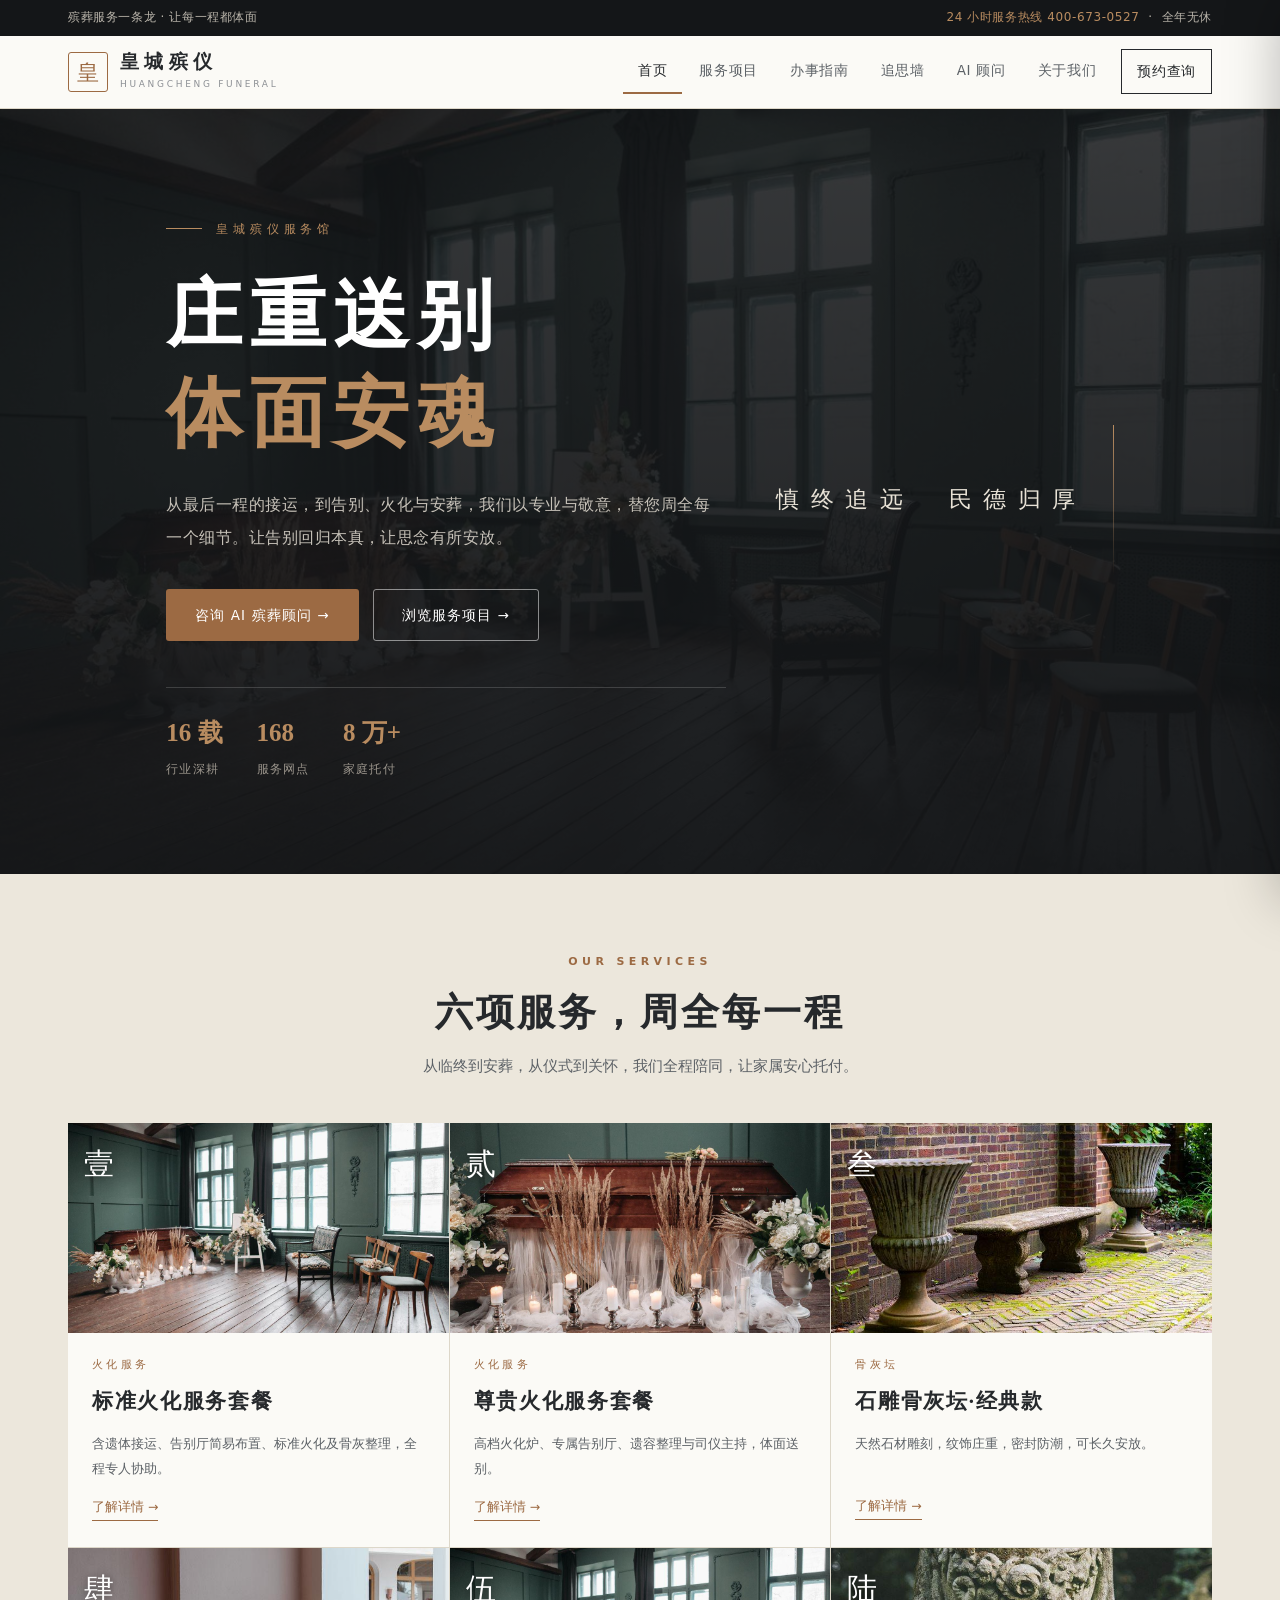
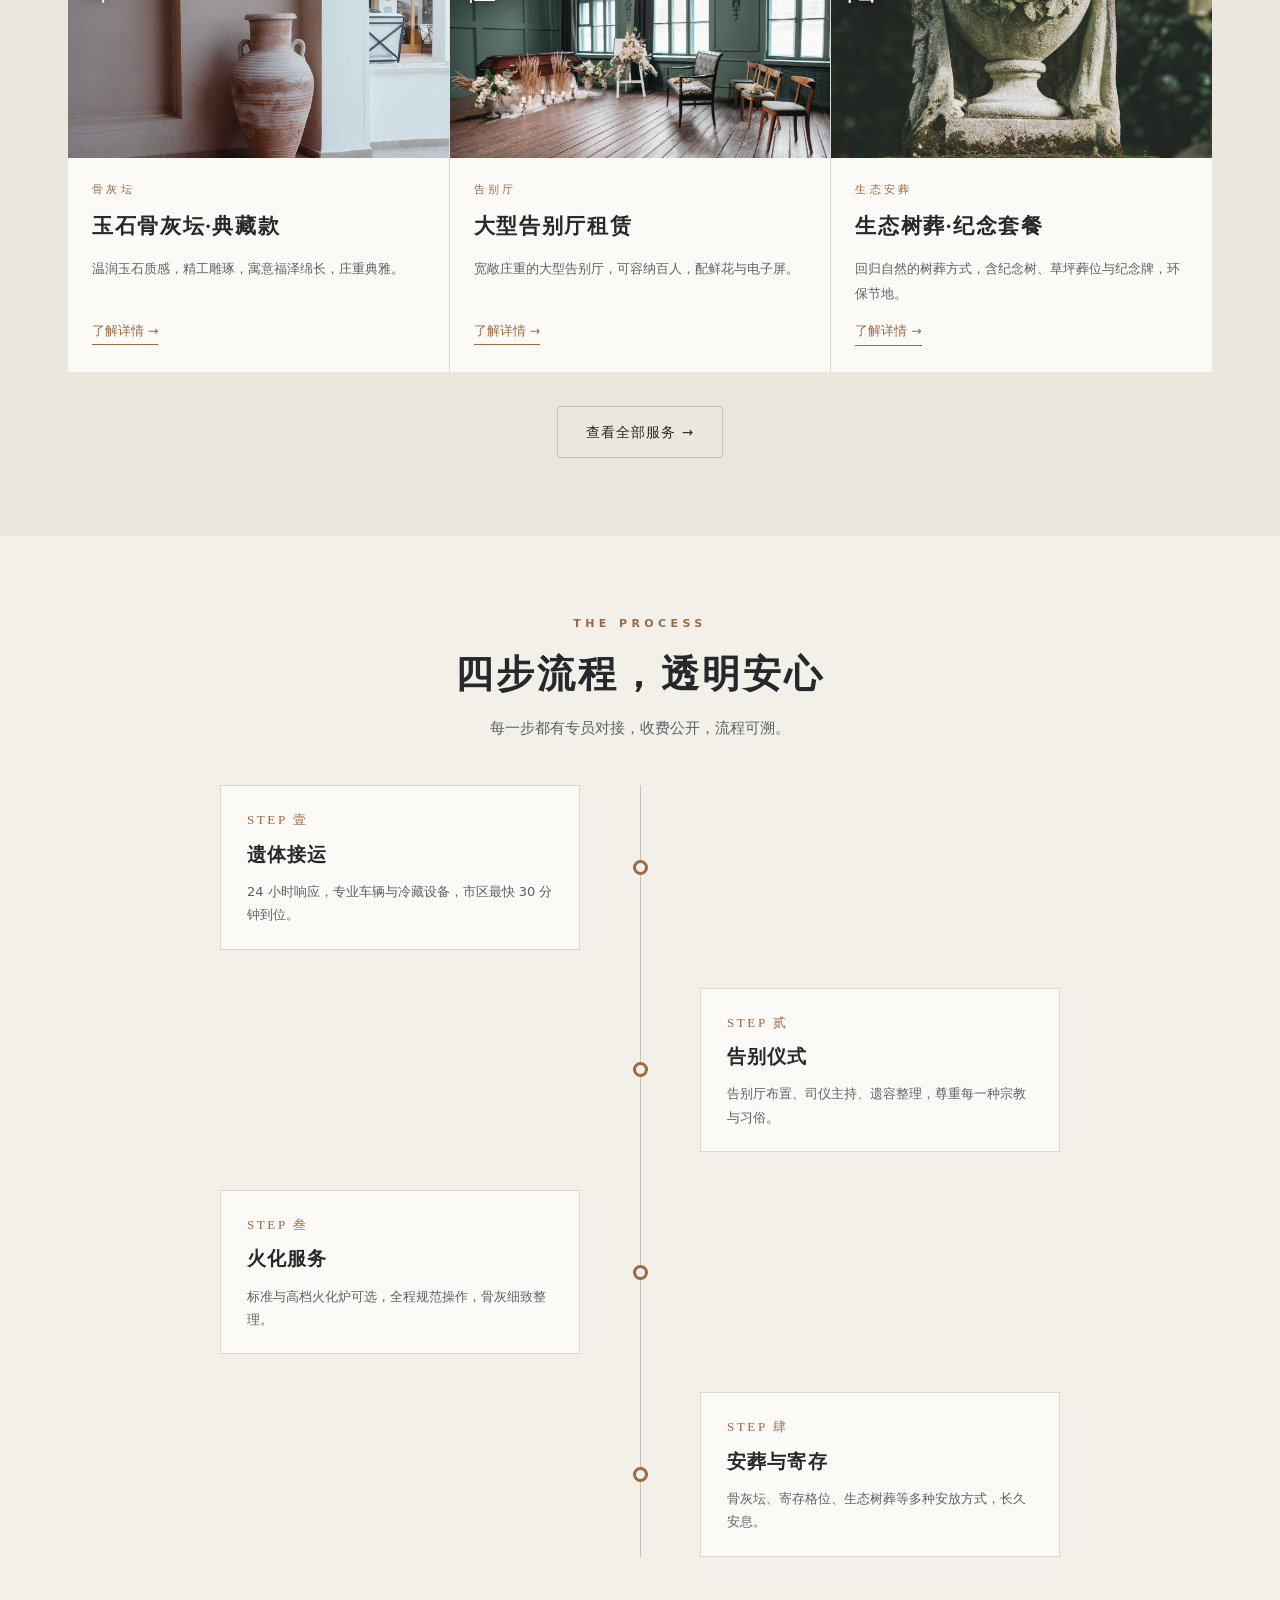
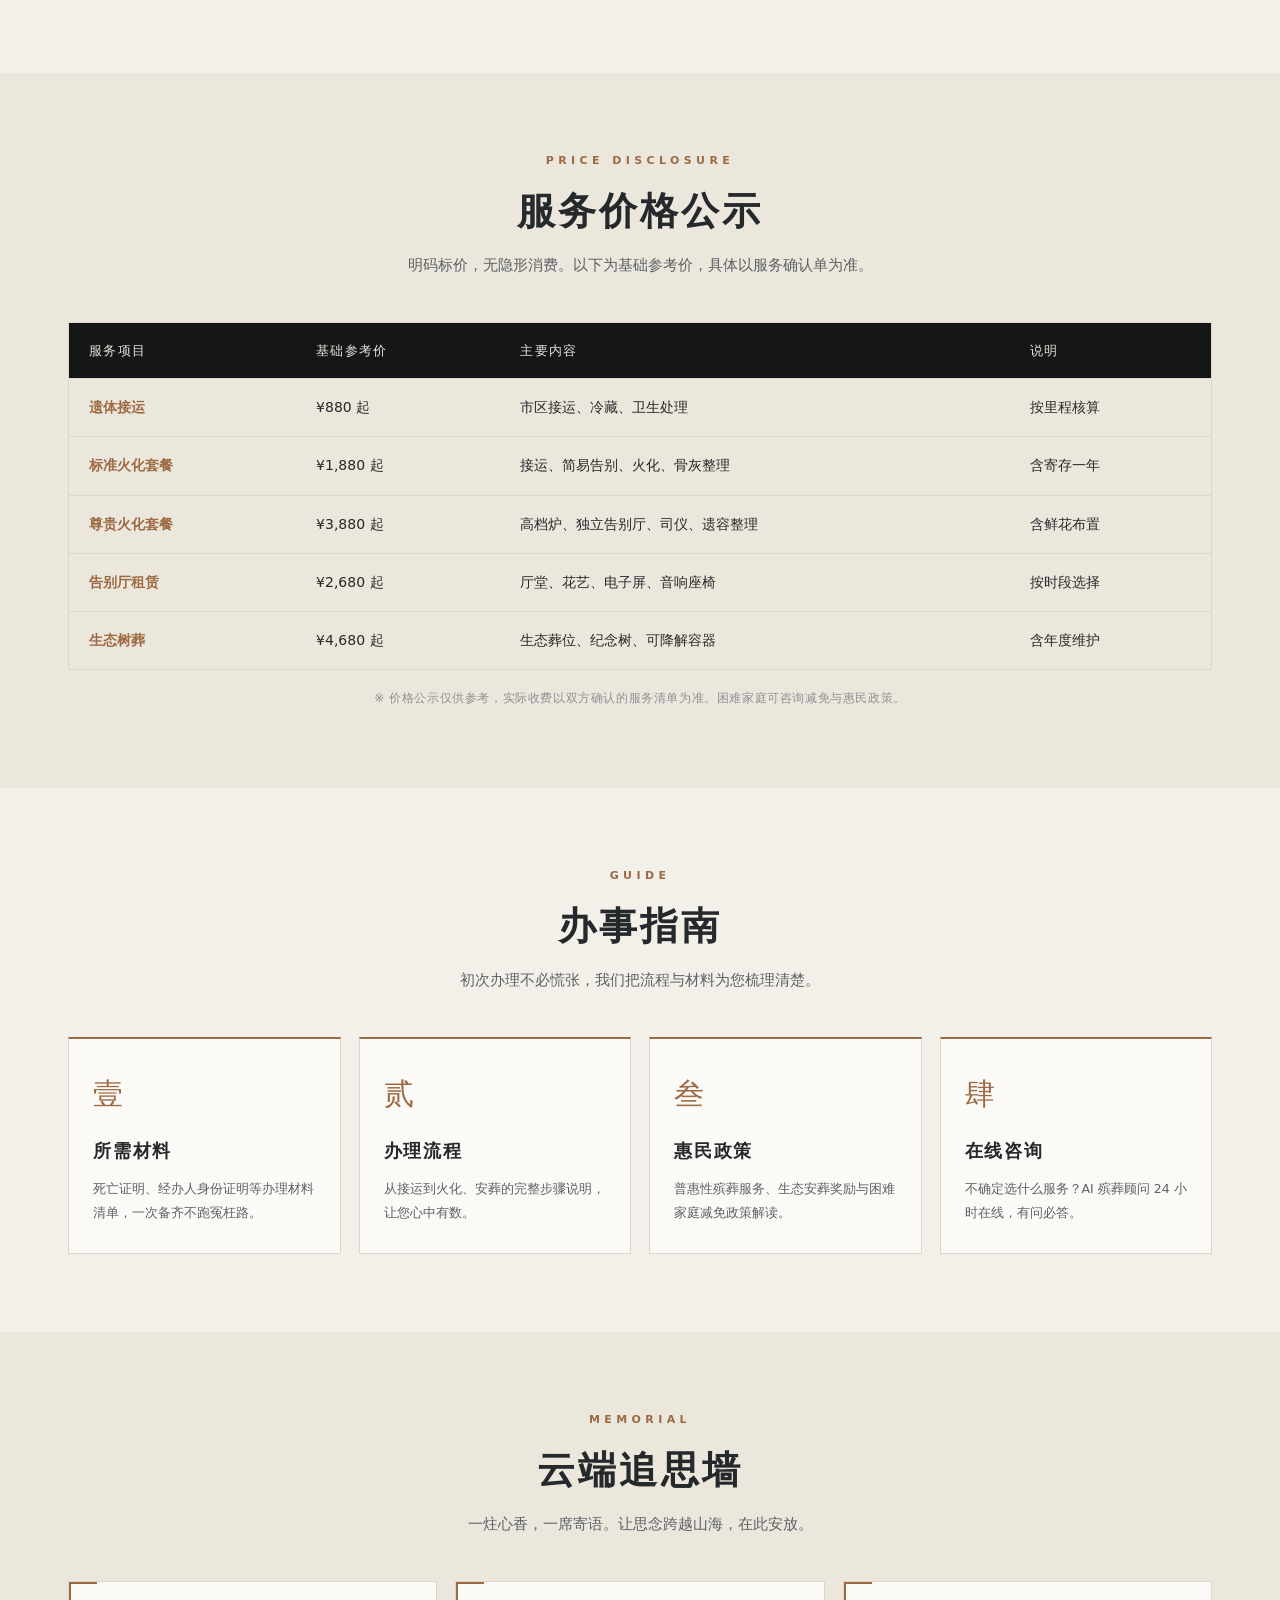
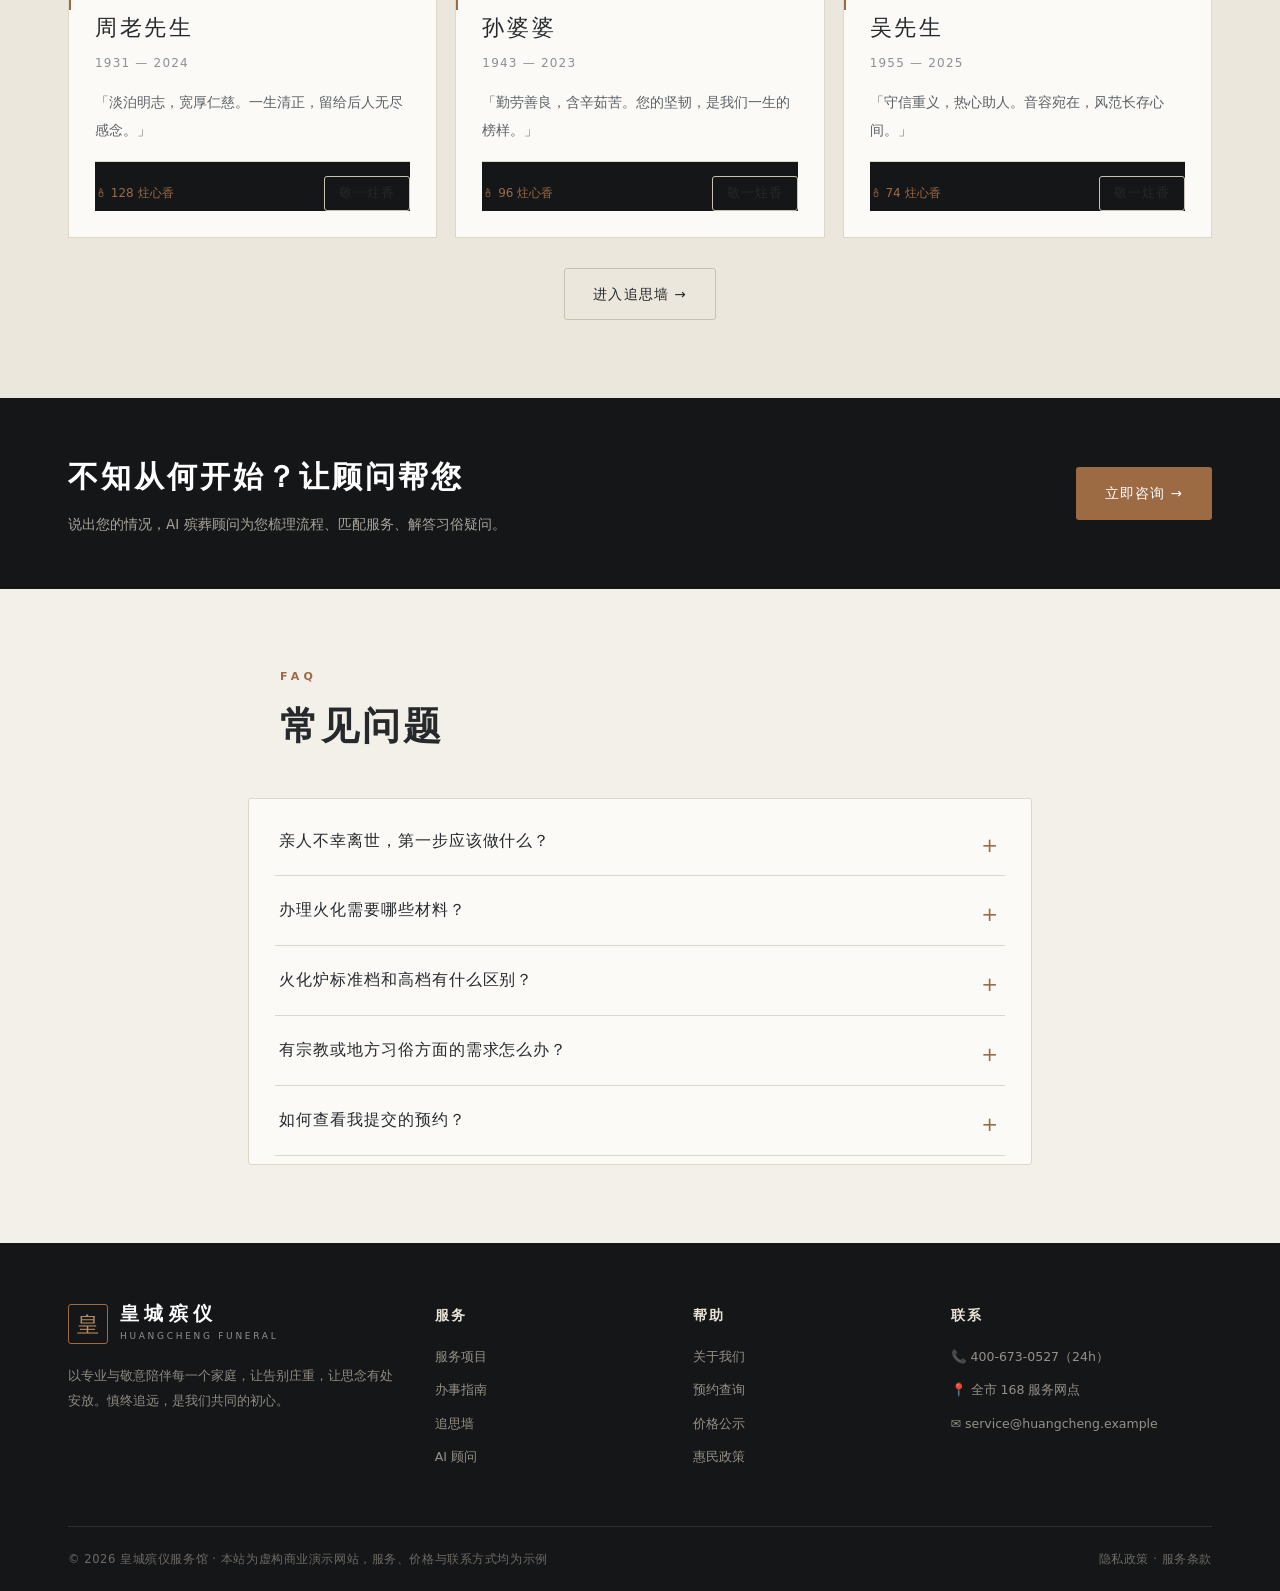
==== commit 05055507: "fix dark mode / phone / content" ====
--- a/index.html
+++ b/index.html
@@ -10,7 +10,7 @@
 <body>
 <div class="topbar"><div class="wrap">
   <span>殡葬服务一条龙 · 让每一程都体面</span>
-  <span><b>24 小时服务热线 400-808-1999</b> &nbsp;·&nbsp; 全年无休</span>
+  <span><b>24 小时服务热线 400-673-0527</b> &nbsp;·&nbsp; 全年无休</span>
 </div></div>
 
 <header class="sitehead"><div class="wrap">
@@ -35,7 +35,7 @@
     <a href="about.html"><span class="ico">伍</span>关于我们</a>
     <a href="orders.html"><span class="ico">陆</span>预约查询</a>
   </div>
-  <div class="df">24 小时服务热线 400-808-1999<br>全年无休 · 市区 30 分钟响应</div>
+  <div class="df">24 小时服务热线 400-673-0527<br>全年无休 · 市区 30 分钟响应</div>
 </aside>
 
 <section class="hero" style="padding:0">
@@ -50,9 +50,9 @@
         <a href="services.html" class="btn btn-light">浏览服务项目 →</a>
       </div>
       <div class="trust">
-        <div><b>18 载</b><span>行业深耕</span></div>
-        <div><b>200+</b><span>服务网点</span></div>
-        <div><b>10 万+</b><span>家庭托付</span></div>
+        <div><b>16 载</b><span>行业深耕</span></div>
+        <div><b>168</b><span>服务网点</span></div>
+        <div><b>8 万+</b><span>家庭托付</span></div>
       </div>
     </div>
     <div class="poem"><div class="v">慎终追远　民德归厚</div><div class="line"></div></div>
@@ -127,7 +127,7 @@
   <div class="wrap" style="max-width:840px">
     <div class="sec-head"><span class="kicker">FAQ</span><h2>常见问题</h2></div>
     <div class="card" style="padding:8px 26px">
-      <details class="faq"><summary>亲人不幸离世，第一步应该做什么？</summary><div class="ans">请先联系医院或相关部门出具《死亡医学证明书》，随后拨打 400-808-1999，我们会安排专员与接运车辆上门，协助您办理后续事宜。您也可先通过「办事指南」了解完整流程。</div></details>
+      <details class="faq"><summary>亲人不幸离世，第一步应该做什么？</summary><div class="ans">请先联系医院或相关部门出具《死亡医学证明书》，随后拨打 400-673-0528，我们会安排专员与接运车辆上门，协助您办理后续事宜。您也可先通过「办事指南」了解完整流程。</div></details>
       <details class="faq"><summary>办理火化需要哪些材料？</summary><div class="ans">通常需要《死亡医学证明书》、经办人有效身份证件，以及逝者身份证明。特殊情形（如非正常死亡）需额外材料，具体请咨询 24 小时热线或在线顾问，我们会逐一告知。</div></details>
       <details class="faq"><summary>火化炉标准档和高档有什么区别？</summary><div class="ans">两者在炉型、单次火化、告别厅配置与司仪服务上有所不同。标准档讲求简约庄重，高档档含独立告别厅、遗容整理与鲜花布置。您可在「服务项目」中查看详细说明与价格。</div></details>
       <details class="faq"><summary>有宗教或地方习俗方面的需求怎么办？</summary><div class="ans">我们尊重每一种告别方式，可按需安排诵经、守灵、追悼会等仪式，并提供素食餐、特定花艺等定制。请在预约时告知顾问，一般 24 小时内即可安排妥当。</div></details>
@@ -142,7 +142,7 @@
       <div class="brand"><div class="logo" style="color:#fff"><div class="mark">皇</div><div class="txt"><b>皇城殡仪</b><span>HUANGCHENG FUNERAL</span></div></div><p>以专业与敬意陪伴每一个家庭，让告别庄重，让思念有处安放。慎终追远，是我们共同的初心。</p></div>
       <div><h5>服务</h5><a href="services.html">服务项目</a><a href="guide.html">办事指南</a><a href="memorial.html">追思墙</a><a href="agent.html">AI 顾问</a></div>
       <div><h5>帮助</h5><a href="about.html">关于我们</a><a href="orders.html">预约查询</a><a href="guide.html">价格公示</a><a href="guide.html">惠民政策</a></div>
-      <div><h5>联系</h5><div class="contact-line">📞 400-808-1999（24h）</div><div class="contact-line">📍 全市 200+ 服务网点</div><div class="contact-line">✉️ service@huangcheng.example</div></div>
+      <div><h5>联系</h5><div class="contact-line">📞 400-673-0527（24h）</div><div class="contact-line">📍 全市 168 服务网点</div><div class="contact-line">✉️ service@huangcheng.example</div></div>
     </div>
     <div class="bottom"><span>© 2026 皇城殡仪服务馆 · 本站为虚构商业演示网站，服务、价格与联系方式均为示例</span><span>隐私政策 · 服务条款</span></div>
   </div>
@@ -159,9 +159,9 @@
     sg.appendChild(el);
   });
   var mems=[
-    {name:'李老先生',years:'1932 — 2025',words:'一生勤俭，德厚流光。儿孙感念，愿您在另一个世界安好。',candles:128},
-    {name:'张婆婆',years:'1941 — 2024',words:'慈祥的面容，温暖的双手。您的教诲，我们铭记一生。',candles:96},
-    {name:'陈先生',years:'1958 — 2025',words:'正直善良，乐观豁达。您走过的路，是我们心中的光。',candles:74}
+    {name:'周老先生',years:'1931 — 2024',words:'淡泊明志，宽厚仁慈。一生清正，留给后人无尽感念。',candles:128},
+    {name:'孙婆婆',years:'1943 — 2023',words:'勤劳善良，含辛茹苦。您的坚韧，是我们一生的榜样。',candles:96},
+    {name:'吴先生',years:'1955 — 2025',words:'守信重义，热心助人。音容宛在，风范长存心间。',candles:74}
   ];
   var mg=document.getElementById('memGrid');
   mems.forEach(function(m){
--- a/assets/style.css
+++ b/assets/style.css
@@ -1,334 +1,358 @@
-/* 皇城殡仪 · 火化服务商业智能体网站 —— 公共样式 */
+/* 皇城殡仪服务馆 · 庄重禅意视觉系统 —— 与旧电商模板完全不同 */
 :root{
-  --navy:#16324f;          /* 藏青主色 */
-  --navy-2:#21456a;
-  --navy-deep:#0f2338;
-  --gold:#b08d4f;          /* 香槟金 */
-  --gold-2:#c9a86a;
-  --bg:#f7f6f3;            /* 暖米白 */
-  --card:#ffffff;
-  --ink:#1d2733;
-  --ink-2:#525e6b;
-  --ink-3:#8792a0;
-  --line:#e5e8ec;
-  --line-2:#d4dae1;
-  --ok:#2e7d5b;
-  --danger:#b23a3a;
-  --radius:12px;
-  --radius-s:8px;
-  --shadow:0 6px 24px rgba(22,50,79,.08);
-  --shadow-lg:0 18px 50px rgba(22,50,79,.16);
+  --ink0:#141618;       /* 玄墨 */
+  --ink:#26292c;        /* 墨 */
+  --ink2:#5c6166;       /* 中灰 */
+  --ink3:#8d9095;       /* 浅灰 */
+  --paper:#f3f0e9;      /* 宣纸 */
+  --paper-2:#ece7dc;    /* 深宣纸 */
+  --card:#fbfaf6;       /* 素卡 */
+  --copper:#9c6a43;     /* 赭铜 */
+  --copper-2:#b98c60;   /* 浅铜 */
+  --jade:#5f7268;       /* 青灰 */
+  --line:#ddd7c9;       /* 细线 */
+  --line-2:#c9c1b1;
+  --ok:#4f6f5e;
+  --danger:#9c4a3f;
+  --radius:3px;
+  --radius-s:2px;
+  --shadow:0 2px 0 rgba(20,22,24,.04);
+  --shadow-lg:0 24px 60px rgba(20,22,24,.16);
   --sans:"PingFang SC","Microsoft YaHei","Hiragino Sans GB",system-ui,-apple-system,sans-serif;
   --serif:"Songti SC","STSong","SimSun",serif;
 }
 @media (prefers-color-scheme:dark){
-  :root{
-    color-scheme:dark;
-    --navy:#7fb0e0;--navy-2:#9cc4ec;--navy-deep:#0b131d;
-    --gold:#d8b878;--gold-2:#e6ca96;
-    --bg:#0d141d;--card:#151e29;--ink:#e8edf3;--ink-2:#b3bfcc;--ink-3:#8493a3;
-    --line:#263445;--line-2:#314254;
-    --shadow:0 6px 24px rgba(0,0,0,.3);--shadow-lg:0 18px 50px rgba(0,0,0,.45);
-  }
+  :root{color-scheme:dark;--ink0:#0c0d0e;--ink:#1b1c1e;--ink2:#a7a49d;--ink3:#7b7872;--paper:#141516;--paper-2:#1c1d1f;--card:#1a1b1c;--copper:#c08a5c;--copper-2:#d7a878;--jade:#7d9287;--line:#33322f;--line-2:#45433e;--shadow:none;--shadow-lg:0 24px 60px rgba(0,0,0,.5)}
 }
 *{box-sizing:border-box;margin:0;padding:0}
 html{-webkit-text-size-adjust:100%;scroll-behavior:smooth;overflow-x:hidden}
-body{font-family:var(--sans);background:var(--bg);color:var(--ink);font-size:15px;line-height:1.75;overflow-x:hidden}
+body{font-family:var(--sans);background:var(--paper);color:var(--ink);font-size:15px;line-height:1.8;overflow-x:hidden}
 img{max-width:100%;display:block}
-a{color:var(--navy);text-decoration:none}
-a:hover{color:var(--gold)}
-.wrap{max-width:1180px;margin:0 auto;padding:0 24px}
+a{color:var(--ink);text-decoration:none}
+a:hover{color:var(--copper)}
+.wrap{max-width:1200px;margin:0 auto;padding:0 28px}
 .mono{font-family:ui-monospace,Menlo,Consolas,monospace}
-.small{font-size:13px;color:var(--ink-2)}
-.tiny{font-size:12px;color:var(--ink-3)}
+.small{font-size:13px;color:var(--ink2)}
+.tiny{font-size:12px;color:var(--ink3)}
 .center{text-align:center}
 .hidden{display:none!important}
+.vert{writing-mode:vertical-rl;letter-spacing:.35em}
 
 /* ===== 顶部 ===== */
-.topbar{background:var(--navy-deep);color:#cdd8e4;font-size:12.5px}
-.topbar .wrap{display:flex;justify-content:space-between;gap:16px;padding-top:8px;padding-bottom:8px;flex-wrap:wrap}
-.topbar b{color:var(--gold-2)}
-.sitehead{background:var(--card);border-bottom:1px solid var(--line);position:sticky;top:0;z-index:100;box-shadow:0 2px 12px rgba(0,0,0,.04)}
-.sitehead .wrap{display:flex;align-items:center;gap:18px;height:70px}
-.logo{display:flex;align-items:center;gap:11px;flex:0 0 auto}
-.logo .mark{width:42px;height:42px;border-radius:10px;background:linear-gradient(135deg,var(--navy),var(--navy-2));color:var(--gold-2);display:grid;place-items:center;font-family:var(--serif);font-size:21px;font-weight:700;box-shadow:inset 0 0 0 1px rgba(255,255,255,.15)}
-.logo .txt b{display:block;font-size:19px;letter-spacing:.14em;font-family:var(--serif);line-height:1.2}
-.logo .txt span{display:block;font-size:10px;letter-spacing:.22em;color:var(--gold);margin-top:2px}
-.nav{display:flex;gap:4px;margin-left:auto;align-items:center}
-.nav a{padding:9px 15px;font-size:14px;color:var(--ink);border-radius:8px;white-space:nowrap}
-.nav a:hover{background:rgba(176,141,79,.12);color:var(--gold)}
-.nav a.cur{background:var(--navy);color:#fff}
-.nav .nav-cta{background:var(--gold);color:#1a2733;font-weight:600}
-.nav .nav-cta:hover{background:var(--gold-2);color:#1a2733}
-.burger{display:none;margin-left:auto;background:var(--navy);color:#fff;border:none;border-radius:8px;padding:9px 13px;font-size:14px;cursor:pointer}
-@media(max-width:900px){.nav{display:none}.burger{display:block}}
-
-/* 抽屉栏（移动端明显） */
-.drawer-mask{position:fixed;inset:0;background:rgba(10,20,32,.5);z-index:198;opacity:0;visibility:hidden;transition:.25s}
+.topbar{background:var(--ink0);color:#b9b4aa;font-size:12px;letter-spacing:.05em}
+.topbar .wrap{display:flex;justify-content:space-between;gap:16px;padding-top:7px;padding-bottom:7px;flex-wrap:wrap}
+.topbar b{color:var(--copper-2);font-weight:500}
+.sitehead{background:var(--card);border-bottom:1px solid var(--line);position:sticky;top:0;z-index:100}
+.sitehead .wrap{display:flex;align-items:center;gap:20px;height:72px}
+.logo{display:flex;align-items:center;gap:12px;flex:0 0 auto}
+.logo .mark{width:40px;height:40px;border:1px solid var(--copper);color:var(--copper);display:grid;place-items:center;font-family:var(--serif);font-size:22px;border-radius:var(--radius)}
+.logo .txt b{display:block;font-size:19px;letter-spacing:.28em;font-family:var(--serif);line-height:1.2;font-weight:600}
+.logo .txt span{display:block;font-size:9px;letter-spacing:.3em;color:var(--ink3);margin-top:3px}
+.nav{display:flex;gap:2px;margin-left:auto;align-items:center}
+.nav a{padding:9px 15px;font-size:13.5px;color:var(--ink2);letter-spacing:.05em;border-bottom:2px solid transparent}
+.nav a:hover{color:var(--copper);border-bottom-color:var(--copper)}
+.nav a.cur{color:var(--ink);border-bottom-color:var(--copper)}
+.nav .nav-cta{border:1px solid var(--ink);color:var(--ink);margin-left:8px}
+.nav .nav-cta:hover{background:var(--ink);color:var(--paper);border-color:var(--ink)}
+.burger{display:none;margin-left:auto;background:transparent;border:1px solid var(--ink);color:var(--ink);padding:8px 13px;font-size:13px;cursor:pointer;border-radius:var(--radius)}
+@media(max-width:920px){.nav{display:none}.burger{display:block}}
+
+/* 抽屉 */
+.drawer-mask{position:fixed;inset:0;background:rgba(10,10,10,.55);z-index:198;opacity:0;visibility:hidden;transition:.25s}
 .drawer-mask.on{opacity:1;visibility:visible}
-.drawer{position:fixed;top:0;right:0;bottom:0;width:min(330px,86vw);background:var(--card);z-index:199;transform:translateX(102%);transition:transform .28s cubic-bezier(.4,0,.2,1);box-shadow:-10px 0 40px rgba(0,0,0,.2);display:flex;flex-direction:column}
+.drawer{position:fixed;top:0;right:0;bottom:0;width:min(340px,88vw);background:var(--card);z-index:199;transform:translateX(103%);transition:transform .3s cubic-bezier(.4,0,.2,1);box-shadow:-12px 0 50px rgba(0,0,0,.25);display:flex;flex-direction:column}
 .drawer.on{transform:none}
-.drawer .dh{padding:20px;background:linear-gradient(135deg,var(--navy),var(--navy-2));color:#fff;display:flex;justify-content:space-between;align-items:center}
-.drawer .dh b{font-family:var(--serif);font-size:20px;letter-spacing:.1em}
-.drawer .dh button{background:rgba(255,255,255,.15);border:none;color:#fff;width:32px;height:32px;border-radius:50%;font-size:18px;cursor:pointer}
-.drawer .dlist{padding:12px;overflow-y:auto;flex:1}
-.drawer .dlist a{display:flex;align-items:center;gap:12px;padding:14px 16px;border-radius:10px;color:var(--ink);font-size:15px;margin-bottom:4px}
-.drawer .dlist a:hover,.drawer .dlist a.cur{background:rgba(176,141,79,.14);color:var(--gold)}
-.drawer .dlist a .ico{width:26px;height:26px;border-radius:7px;background:var(--navy);color:#fff;display:grid;place-items:center;font-size:13px;flex:0 0 auto}
-.drawer .df{padding:16px 20px;border-top:1px solid var(--line);font-size:13px;color:var(--ink-2)}
+.drawer .dh{padding:22px 24px;background:var(--ink0);color:#fff;display:flex;justify-content:space-between;align-items:center}
+.drawer .dh b{font-family:var(--serif);font-size:20px;letter-spacing:.2em}
+.drawer .dh button{background:transparent;border:1px solid rgba(255,255,255,.35);color:#fff;width:32px;height:32px;border-radius:50%;font-size:18px;cursor:pointer}
+.drawer .dlist{padding:14px;overflow-y:auto;flex:1}
+.drawer .dlist a{display:flex;align-items:center;gap:14px;padding:15px 16px;color:var(--ink);font-size:15px;border-bottom:1px solid var(--line)}
+.drawer .dlist a:hover,.drawer .dlist a.cur{color:var(--copper)}
+.drawer .dlist a .ico{width:26px;font-family:var(--serif);color:var(--copper);font-size:15px}
+.drawer .df{padding:18px 24px;border-top:1px solid var(--line);font-size:12.5px;color:var(--ink2);line-height:1.9}
 
 /* ===== 通用块 ===== */
-section{padding:66px 0}
-.sec-head{text-align:center;max-width:720px;margin:0 auto 40px}
-.sec-head .kicker{display:inline-block;color:var(--gold);font-size:12px;letter-spacing:.3em;font-weight:600;margin-bottom:10px}
-.sec-head h2{font-size:clamp(25px,4vw,36px);font-family:var(--serif);letter-spacing:.04em;line-height:1.35}
-.sec-head p{color:var(--ink-2);margin-top:12px}
-.btn{display:inline-flex;align-items:center;justify-content:center;gap:8px;padding:13px 26px;border-radius:10px;font-size:14px;font-weight:600;cursor:pointer;border:1px solid transparent;transition:.2s;text-align:center}
-.btn-gold{background:linear-gradient(135deg,var(--gold),var(--gold-2));color:#1a2733}
-.btn-gold:hover{filter:brightness(1.07);color:#1a2733;transform:translateY(-1px)}
-.btn-navy{background:var(--navy);color:#fff}
-.btn-navy:hover{background:var(--navy-2);color:#fff}
-.btn-ghost{background:transparent;border-color:var(--line-2);color:var(--ink)}
-.btn-ghost:hover{border-color:var(--gold);color:var(--gold)}
-.btn-sm{padding:9px 15px;font-size:13px;border-radius:8px}
-.card{background:var(--card);border:1px solid var(--line);border-radius:var(--radius);box-shadow:var(--shadow)}
-.tag{display:inline-block;padding:3px 9px;border-radius:20px;font-size:11.5px;background:rgba(176,141,79,.14);color:var(--gold);font-weight:600}
+section{padding:78px 0}
+.sec-head{max-width:720px;margin:0 auto 44px}
+.sec-head.center{text-align:center}
+.sec-head .kicker{display:block;color:var(--copper);font-size:11px;letter-spacing:.4em;font-weight:600;margin-bottom:14px;text-transform:uppercase}
+.sec-head h2{font-size:clamp(26px,4vw,38px);font-family:var(--serif);letter-spacing:.08em;line-height:1.4;font-weight:600}
+.sec-head p{color:var(--ink2);margin-top:14px;font-size:14.5px}
+.btn{display:inline-flex;align-items:center;justify-content:center;gap:8px;padding:13px 28px;border-radius:var(--radius);font-size:13.5px;letter-spacing:.08em;cursor:pointer;border:1px solid transparent;transition:.2s;text-align:center;font-family:var(--sans)}
+.btn-solid{background:var(--ink0);color:#fff}
+.btn-solid:hover{background:var(--copper);color:#fff}
+.btn-copper{background:var(--copper);color:#fff}
+.btn-copper:hover{background:var(--copper-2);color:#fff}
+.btn-outline{background:transparent;border-color:var(--line-2);color:var(--ink)}
+.btn-outline:hover{border-color:var(--copper);color:var(--copper)}
+.btn-light{background:transparent;border-color:rgba(255,255,255,.5);color:#fff}
+.btn-light:hover{background:#fff;color:var(--ink0)}
+.btn-sm{padding:8px 14px;font-size:12.5px}
+.card{background:var(--card);border:1px solid var(--line);border-radius:var(--radius)}
+.tag{display:inline-block;padding:3px 10px;border:1px solid var(--copper);color:var(--copper);font-size:11px;letter-spacing:.1em;border-radius:var(--radius-s)}
+.divider{height:1px;background:var(--line);margin:0}
 
 /* ===== 首屏 ===== */
-.hero{position:relative;background:var(--navy-deep);color:#fff;overflow:hidden}
-.hero .bg{position:absolute;inset:0;background-image:url('images/scene-hall.jpg');background-size:cover;background-position:center;opacity:.28}
-.hero .bg::after{content:"";position:absolute;inset:0;background:linear-gradient(90deg,var(--navy-deep) 10%,rgba(15,35,56,.85) 55%,rgba(15,35,56,.4))}
-.hero .wrap{position:relative;z-index:2;padding:104px 24px 110px;display:grid;grid-template-columns:1.1fr .9fr;gap:48px;align-items:center}
-.hero .badge{display:inline-flex;align-items:center;gap:8px;border:1px solid rgba(201,168,106,.5);color:var(--gold-2);padding:6px 14px;border-radius:30px;font-size:12.5px;letter-spacing:.1em;margin-bottom:22px}
-.hero h1{font-family:var(--serif);font-size:clamp(34px,5.4vw,58px);line-height:1.25;letter-spacing:.03em;font-weight:700}
-.hero h1 em{color:var(--gold-2);font-style:normal}
-.hero .lead{font-size:clamp(15px,2vw,17px);color:#c7d3e0;margin:22px 0 30px;max-width:560px;line-height:1.9}
+.hero{position:relative;background:var(--ink0);color:#fff;overflow:hidden;min-height:640px;display:flex;align-items:center}
+.hero .bg{position:absolute;inset:0;background-image:url('images/scene-hall.jpg');background-size:cover;background-position:center 40%;opacity:.34}
+.hero .bg::after{content:"";position:absolute;inset:0;background:linear-gradient(180deg,rgba(20,22,24,.55),rgba(20,22,24,.92))}
+.hero .wrap{position:relative;z-index:2;padding:110px 28px 92px;display:grid;grid-template-columns:1fr auto;gap:50px;align-items:center}
+.hero .eyebrow{display:flex;align-items:center;gap:14px;color:var(--copper-2);font-size:11.5px;letter-spacing:.42em;margin-bottom:28px}
+.hero .eyebrow::before{content:"";width:36px;height:1px;background:var(--copper-2)}
+.hero h1{font-family:var(--serif);font-size:clamp(42px,6.4vw,76px);line-height:1.28;letter-spacing:.1em;font-weight:600}
+.hero h1 em{color:var(--copper-2);font-style:normal}
+.hero .lead{font-size:clamp(14px,1.8vw,16px);color:#c6c1b8;margin:26px 0 34px;max-width:560px;line-height:2.1;letter-spacing:.03em}
 .hero .actions{display:flex;gap:14px;flex-wrap:wrap}
-.hero .trust{display:flex;gap:26px;margin-top:38px;flex-wrap:wrap}
-.hero .trust div b{display:block;font-size:23px;color:var(--gold-2);font-family:var(--serif)}
-.hero .trust div span{font-size:12px;color:#9fb0c2}
-.hero-card{background:rgba(255,255,255,.06);border:1px solid rgba(255,255,255,.16);backdrop-filter:blur(8px);border-radius:16px;padding:26px;box-shadow:var(--shadow-lg)}
-.hero-card h3{font-size:16px;margin-bottom:6px;color:#fff}
-.hero-card .sub{font-size:12.5px;color:#9fb0c2;margin-bottom:18px}
-.chat-mini{background:rgba(13,28,45,.7);border:1px solid rgba(255,255,255,.12);border-radius:12px;padding:16px;min-height:230px;max-height:230px;overflow:hidden;display:flex;flex-direction:column;gap:10px}
-.chat-mini .row{display:flex;gap:9px;align-items:flex-start}
-.chat-mini .av{width:28px;height:28px;border-radius:8px;flex:0 0 auto;display:grid;place-items:center;font-size:13px;background:var(--gold);color:#1a2733}
-.chat-mini .av.u{background:#3b5b7d;color:#fff}
-.chat-mini .bub{background:rgba(255,255,255,.1);border-radius:10px;padding:8px 12px;font-size:13px;line-height:1.6;color:#e5edf5}
-.chat-mini .row.me{flex-direction:row-reverse}
-.chat-mini .row.me .bub{background:var(--gold);color:#1a2733}
-.hero-card .fake-input{margin-top:14px;display:flex;gap:8px}
-.hero-card .fake-input span{flex:1;background:rgba(255,255,255,.1);border:1px solid rgba(255,255,255,.16);border-radius:9px;padding:10px 13px;font-size:13px;color:#8fa2b6}
-.hero-card .fake-input b{background:var(--gold);color:#1a2733;border-radius:9px;padding:10px 14px;font-size:13px}
-@media(max-width:900px){.hero .wrap{grid-template-columns:1fr;padding:76px 24px 80px;gap:34px}.hero-card{max-width:560px}}
-
-/* ===== 卖点/服务 ===== */
-.feature-grid{display:grid;grid-template-columns:repeat(4,1fr);gap:18px}
-.feature{padding:26px 22px;text-align:center;transition:.25s}
-.feature:hover{transform:translateY(-5px);box-shadow:var(--shadow-lg)}
-.feature .ic{width:52px;height:52px;margin:0 auto 14px;border-radius:14px;background:linear-gradient(135deg,rgba(176,141,79,.18),rgba(22,50,79,.08));color:var(--gold);display:grid;place-items:center;font-size:24px}
-.feature h4{font-size:16px;margin-bottom:7px}
-.feature p{font-size:13px;color:var(--ink-2);line-height:1.7}
-@media(max-width:900px){.feature-grid{grid-template-columns:repeat(2,1fr)}}
-@media(max-width:520px){.feature-grid{grid-template-columns:1fr}}
-
-/* 产品卡 */
-.prod-grid{display:grid;grid-template-columns:repeat(4,1fr);gap:20px}
-.prod{background:var(--card);border:1px solid var(--line);border-radius:var(--radius);overflow:hidden;box-shadow:var(--shadow);transition:.25s;display:flex;flex-direction:column}
-.prod:hover{transform:translateY(-5px);box-shadow:var(--shadow-lg)}
-.prod .img{aspect-ratio:4/3;overflow:hidden;background:#eceff3;position:relative}
-.prod .img img{width:100%;height:100%;object-fit:cover;transition:.4s}
-.prod:hover .img img{transform:scale(1.05)}
-.prod .img .corner{position:absolute;top:10px;left:10px}
-.prod .body{padding:16px 17px 18px;display:flex;flex-direction:column;flex:1}
-.prod .body h4{font-size:15.5px;line-height:1.5;margin-bottom:6px;min-height:46px}
-.prod .body .desc{font-size:12.5px;color:var(--ink-2);flex:1;line-height:1.6}
-.prod .price{display:flex;align-items:baseline;gap:8px;margin:12px 0}
-.prod .price b{font-size:21px;color:var(--danger);font-family:var(--serif)}
-.prod .price del{color:var(--ink-3);font-size:12.5px}
-.prod .foot{display:flex;gap:8px}
-.prod .foot .btn{flex:1}
-@media(max-width:980px){.prod-grid{grid-template-columns:repeat(2,1fr)}}
-@media(max-width:520px){.prod-grid{grid-template-columns:1fr}}
-
-/* 流程 */
-.flow{display:grid;grid-template-columns:repeat(5,1fr);gap:12px;position:relative}
-.flow .step{text-align:center;padding:0 6px}
-.flow .step .n{width:46px;height:46px;border-radius:50%;background:var(--card);border:2px solid var(--gold);color:var(--gold);display:grid;place-items:center;font-size:18px;font-weight:700;margin:0 auto 12px;font-family:var(--serif)}
-.flow .step h5{font-size:14.5px;margin-bottom:5px}
-.flow .step p{font-size:12px;color:var(--ink-2)}
-@media(max-width:760px){.flow{grid-template-columns:repeat(2,1fr);gap:20px 10px}.flow .step:last-child{grid-column:span 2}}
-
-/* 表格 */
-.tbl-wrap{overflow-x:auto;border:1px solid var(--line);border-radius:var(--radius);background:var(--card)}
-table.tbl{width:100%;border-collapse:collapse;font-size:13.5px;min-width:600px}
-table.tbl th,table.tbl td{padding:13px 15px;text-align:left;border-bottom:1px solid var(--line)}
-table.tbl th{background:var(--navy);color:#fff;font-weight:500;white-space:nowrap}
-table.tbl tr:last-child td{border-bottom:none}
-table.tbl tr:nth-child(even) td{background:rgba(22,50,79,.025)}
-table.tbl td b{color:var(--gold)}
-@media(max-width:620px){table.tbl{min-width:640px}}
-
-/* CTA 条 */
-.cta-strip{background:linear-gradient(120deg,var(--navy-deep),var(--navy));color:#fff;padding:48px 0}
-.cta-strip .wrap{display:flex;align-items:center;justify-content:space-between;gap:24px;flex-wrap:wrap}
-.cta-strip h3{font-family:var(--serif);font-size:26px}
-.cta-strip p{color:#b9c8d8;margin-top:6px;font-size:14px}
-
-/* 页脚 */
-.foot{background:var(--navy-deep);color:#aebccb;padding:52px 0 24px;font-size:13px}
-.foot .grid{display:grid;grid-template-columns:1.5fr 1fr 1fr 1.2fr;gap:36px}
-.foot .grid h5{color:#fff;font-size:15px;margin-bottom:16px;font-family:var(--serif)}
-.foot .brand p{margin-top:12px;line-height:1.9;max-width:300px}
-.foot a{color:#aebccb;display:block;padding:5px 0}
-.foot a:hover{color:var(--gold-2)}
-.foot .contact-line{display:flex;gap:9px;margin-bottom:10px;align-items:flex-start}
-.foot .bottom{border-top:1px solid rgba(255,255,255,.1);margin-top:36px;padding-top:18px;display:flex;justify-content:space-between;gap:14px;flex-wrap:wrap;font-size:12px;color:#7f91a4}
-@media(max-width:860px){.foot .grid{grid-template-columns:repeat(2,1fr)}}
-
-/* 面包屑 */
-.crumb{background:var(--card);border-bottom:1px solid var(--line);padding:13px 0;font-size:12.5px;color:var(--ink-3)}
-.crumb a{color:var(--ink-2)}
-.crumb span{margin:0 7px;color:var(--line-2)}
-
-/* 内页标题 */
-.pagehead{background:linear-gradient(135deg,var(--navy-deep),var(--navy-2));color:#fff;padding:52px 0 46px}
-.pagehead h1{font-family:var(--serif);font-size:clamp(26px,4vw,38px);letter-spacing:.05em}
-.pagehead p{color:#c1d0df;margin-top:10px;max-width:640px}
-
-/* 筛选 */
-.filters{display:flex;gap:9px;flex-wrap:wrap;margin-bottom:26px}
-.filters button{padding:8px 17px;border-radius:30px;border:1px solid var(--line-2);background:var(--card);color:var(--ink-2);font-size:13.5px;cursor:pointer;transition:.2s}
-.filters button:hover{border-color:var(--gold);color:var(--gold)}
-.filters button.on{background:var(--navy);border-color:var(--navy);color:#fff}
-
-/* ===== 智能体 ===== */
-.agent-layout{display:grid;grid-template-columns:1fr 340px;gap:20px;align-items:start}
-@media(max-width:980px){.agent-layout{grid-template-columns:1fr}}
-.chat-box{background:var(--card);border:1px solid var(--line);border-radius:var(--radius);box-shadow:var(--shadow);display:flex;flex-direction:column;overflow:hidden}
-.chat-top{padding:16px 20px;border-bottom:1px solid var(--line);display:flex;align-items:center;gap:12px}
-.chat-top .av{width:40px;height:40px;border-radius:11px;background:linear-gradient(135deg,var(--navy),var(--navy-2));color:var(--gold-2);display:grid;place-items:center;font-size:18px}
-.chat-top b{font-size:15px}
-.chat-top .status{font-size:12px;color:var(--ok);display:flex;align-items:center;gap:5px}
-.chat-top .status::before{content:"";width:7px;height:7px;border-radius:50%;background:var(--ok)}
-.chat-log{height:440px;overflow-y:auto;padding:20px;display:flex;flex-direction:column;gap:16px;background:linear-gradient(180deg,rgba(22,50,79,.02),transparent)}
-.msg{display:flex;gap:11px;align-items:flex-start;max-width:88%}
-.msg .av{width:32px;height:32px;border-radius:9px;flex:0 0 auto;display:grid;place-items:center;font-size:14px;background:linear-gradient(135deg,var(--navy),var(--navy-2));color:var(--gold-2)}
-.msg .bub{background:var(--bg);border:1px solid var(--line);border-radius:4px 14px 14px 14px;padding:12px 16px;font-size:14px;line-height:1.8}
-.msg.me{flex-direction:row-reverse;margin-left:auto}
-.msg.me .av{background:var(--gold);color:#1a2733}
-.msg.me .bub{background:var(--navy);color:#fff;border-color:var(--navy);border-radius:14px 4px 14px 14px}
-.msg .bub table{width:100%;border-collapse:collapse;margin-top:10px;font-size:12.5px;min-width:0}
-.msg .bub table th,.msg .bub table td{border:1px solid var(--line-2);padding:6px 8px;text-align:left}
-.msg .bub table th{background:var(--navy);color:#fff;white-space:nowrap}
-.msg .bub .rec{display:flex;gap:8px;align-items:center;padding:7px 0;border-bottom:1px dashed var(--line);font-size:13px}
-.msg .bub .rec:last-child{border:none}
-.msg .bub .rec img{width:38px;height:38px;border-radius:6px;object-fit:cover}
-.msg .bub .rec .btn{margin-left:auto}
-.chips{display:flex;gap:8px;flex-wrap:wrap;padding:0 20px 14px}
-.chip{padding:7px 13px;border:1px solid var(--gold);color:var(--gold);background:transparent;border-radius:20px;font-size:12.5px;cursor:pointer;transition:.2s}
-.chip:hover{background:var(--gold);color:#1a2733}
-.chat-input{padding:14px 18px;border-top:1px solid var(--line);display:flex;gap:10px}
-.chat-input input{flex:1;min-width:0;padding:12px 15px;border:1px solid var(--line-2);border-radius:10px;font-size:14px;background:var(--card);color:var(--ink)}
-.chat-input input:focus{outline:none;border-color:var(--gold)}
-.agent-side .side-card{padding:20px;margin-bottom:16px}
-.agent-side h4{font-size:15px;margin-bottom:12px;font-family:var(--serif)}
-.agent-side p,.agent-side li{font-size:13px;color:var(--ink-2);line-height:1.8}
-.agent-side ul{padding-left:18px}
-.typing{display:inline-flex;gap:4px;align-items:center}
-.typing i{width:6px;height:6px;border-radius:50%;background:var(--gold);animation:tp 1s infinite}
-.typing i:nth-child(2){animation-delay:.15s}.typing i:nth-child(3){animation-delay:.3s}
-@keyframes tp{0%,60%,100%{opacity:.3;transform:translateY(0)}30%{opacity:1;transform:translateY(-3px)}}
-
-/* ===== 商品详情 ===== */
-.detail{display:grid;grid-template-columns:1fr 1fr;gap:40px;align-items:start}
-@media(max-width:860px){.detail{grid-template-columns:1fr}}
-.detail .gallery img{width:100%;border-radius:var(--radius);box-shadow:var(--shadow)}
-.detail .thumbs{display:flex;gap:10px;margin-top:12px;flex-wrap:wrap}
-.detail .thumbs img{width:72px;height:72px;object-fit:cover;border-radius:8px;border:2px solid transparent;cursor:pointer}
-.detail .thumbs img.on{border-color:var(--gold)}
-.detail h1{font-size:clamp(23px,3vw,30px);font-family:var(--serif);line-height:1.4}
-.detail .sub{color:var(--ink-3);font-size:13px;margin:8px 0 18px}
-.detail .price-big{font-size:32px;color:var(--danger);font-family:var(--serif);margin:6px 0}
-.detail .opts{margin:18px 0}
-.detail .opts h5{font-size:13px;margin-bottom:9px;color:var(--ink-2)}
-.size-opts{display:flex;gap:9px;flex-wrap:wrap}
-.size-opts button{padding:8px 18px;border:1px solid var(--line-2);background:var(--card);border-radius:8px;cursor:pointer;color:var(--ink)}
-.size-opts button.on{border-color:var(--navy);background:var(--navy);color:#fff}
-.detail .buybar{display:flex;gap:12px;margin-top:22px;flex-wrap:wrap}
-.qty{display:flex;align-items:center;border:1px solid var(--line-2);border-radius:9px;overflow:hidden}
-.qty button{width:36px;height:42px;border:none;background:var(--bg);cursor:pointer;font-size:18px;color:var(--ink)}
-.qty span{width:44px;text-align:center;font-weight:600}
-.spec-list{list-style:none}
-.spec-list li{padding:9px 0;border-bottom:1px dashed var(--line);font-size:13.5px;display:flex;gap:10px}
-.spec-list li b{color:var(--navy);flex:0 0 88px;font-weight:500}
-
-/* ===== 购物车/结算 ===== */
-.cart-layout{display:grid;grid-template-columns:1fr 330px;gap:22px;align-items:start}
-@media(max-width:900px){.cart-layout{grid-template-columns:1fr}}
-.cart-item{display:flex;gap:16px;padding:18px;border-bottom:1px solid var(--line);align-items:center}
-.cart-item:last-child{border:none}
-.cart-item img{width:92px;height:92px;object-fit:cover;border-radius:10px;flex:0 0 auto}
-.cart-item .info{flex:1;min-width:0}
-.cart-item .info h4{font-size:15px;margin-bottom:4px}
-.cart-item .info .meta{font-size:12.5px;color:var(--ink-3)}
-.cart-item .price{color:var(--danger);font-weight:700;font-size:17px}
-.cart-item .rm{background:none;border:none;color:var(--ink-3);cursor:pointer;font-size:13px;padding:4px}
-.cart-item .rm:hover{color:var(--danger)}
-.summary{padding:22px;position:sticky;top:96px}
-.summary h4{font-family:var(--serif);font-size:18px;margin-bottom:16px}
-.summary .line{display:flex;justify-content:space-between;padding:9px 0;font-size:14px;border-bottom:1px dashed var(--line)}
-.summary .line.total{border:none;font-size:17px;font-weight:700;padding-top:16px}
-.summary .line.total b{color:var(--danger);font-size:24px;font-family:var(--serif)}
-.summary .btn{width:100%;margin-top:18px}
-.form-grid{display:grid;grid-template-columns:1fr 1fr;gap:16px}
-@media(max-width:620px){.form-grid{grid-template-columns:1fr}}
-.field label{display:block;font-size:13px;margin-bottom:6px;color:var(--ink-2);font-weight:500}
-.field input,.field select,.field textarea{width:100%;padding:11px 13px;border:1px solid var(--line-2);border-radius:9px;font-size:14px;background:var(--card);color:var(--ink)}
-.field input:focus,.field select:focus,.field textarea:focus{outline:none;border-color:var(--gold)}
-.field.full{grid-column:1/-1}
-.field .err{color:var(--danger);font-size:12px;margin-top:5px;display:none}
-.field .err.on{display:block}
-.section-card{padding:24px;margin-bottom:18px}
-.pay-methods{display:flex;gap:12px;flex-wrap:wrap}
-.pay-methods label{flex:1;min-width:130px;border:1px solid var(--line-2);border-radius:10px;padding:14px;display:flex;align-items:center;gap:9px;cursor:pointer;transition:.2s}
-.pay-methods label.on{border-color:var(--gold);background:rgba(176,141,79,.08)}
-.pay-methods input{margin:0}
-
-/* 步骤条 */
-.steps{display:flex;justify-content:center;gap:0;margin:0 auto 36px;max-width:640px}
-.steps .s{display:flex;align-items:center;gap:9px;color:var(--ink-3);font-size:13px;flex:1;justify-content:center;white-space:nowrap}
-.steps .s .n{width:28px;height:28px;border-radius:50%;border:2px solid var(--line-2);display:grid;place-items:center;font-size:13px}
-.steps .s.on{color:var(--gold)}
-.steps .s.on .n{border-color:var(--gold);background:var(--gold);color:#1a2733;font-weight:700}
-.steps .s.done .n{border-color:var(--ok);background:var(--ok);color:#fff}
-.steps .line{flex:0 0 40px;height:1px;background:var(--line-2);margin:0 4px}
-@media(max-width:620px){.steps .s span.t{display:none}}
-
-/* 成功页 */
-.success{text-align:center;padding:50px 20px}
-.success .check{width:76px;height:76px;border-radius:50%;background:var(--ok);color:#fff;display:grid;place-items:center;font-size:38px;margin:0 auto 20px}
-.success h2{font-family:var(--serif);font-size:28px;margin-bottom:10px}
-.success .orderno{display:inline-block;background:rgba(176,141,79,.12);color:var(--gold);padding:10px 18px;border-radius:10px;font-family:var(--serif);font-size:17px;margin:14px 0}
-
-/* 订单卡片 */
-.order-card{padding:20px;margin-bottom:16px}
-.order-card .oh{display:flex;justify-content:space-between;gap:12px;flex-wrap:wrap;padding-bottom:12px;border-bottom:1px solid var(--line);font-size:13px}
-.order-card .oh b{font-family:var(--serif);font-size:15px}
-.order-card .status{color:var(--ok);font-weight:600}
-.order-card .items{display:flex;gap:12px;padding:14px 0;flex-wrap:wrap}
-.order-card .items img{width:64px;height:64px;object-fit:cover;border-radius:8px}
-.order-card .of{display:flex;justify-content:space-between;align-items:center;border-top:1px dashed var(--line);padding-top:12px}
+.hero .poem{display:flex;gap:26px;align-items:center}
+.hero .poem .v{font-family:var(--serif);font-size:clamp(17px,2.2vw,23px);letter-spacing:.5em;color:#e8e2d6;line-height:1.6}
+.hero .poem .line{width:1px;height:150px;background:linear-gradient(var(--copper-2),transparent)}
+.hero .trust{display:flex;gap:34px;margin-top:46px;flex-wrap:wrap;border-top:1px solid rgba(255,255,255,.16);padding-top:22px}
+.hero .trust div b{display:block;font-size:25px;color:var(--copper-2);font-family:var(--serif);font-weight:600}
+.hero .trust div span{font-size:11.5px;color:#9a948b;letter-spacing:.1em}
+@media(max-width:900px){.hero .wrap{grid-template-columns:1fr;padding:80px 24px 70px}.hero .poem{display:none}}
+
+/* 服务项目横滑 */
+.svc-grid{display:grid;grid-template-columns:repeat(3,1fr);gap:1px;background:var(--line)}
+.svc{background:var(--card);padding:0;position:relative;overflow:hidden;transition:.3s}
+.svc:hover{background:var(--paper)}
+.svc .ph{position:relative;height:210px;overflow:hidden}
+.svc .ph img{width:100%;height:100%;object-fit:cover;transition:.5s}
+.svc:hover .ph img{transform:scale(1.05)}
+.svc .ph .no{position:absolute;top:14px;left:16px;font-family:var(--serif);font-size:30px;color:#fff;text-shadow:0 1px 8px rgba(0,0,0,.5)}
+.svc .body{padding:22px 24px 26px}
+.svc .body .k{font-size:11px;letter-spacing:.3em;color:var(--copper)}
+.svc .body h4{font-family:var(--serif);font-size:21px;letter-spacing:.08em;margin:8px 0 10px;font-weight:600}
+.svc .body p{font-size:13px;color:var(--ink2);line-height:1.95;min-height:50px}
+.svc .body .more{display:inline-block;margin-top:14px;font-size:12.5px;color:var(--copper);border-bottom:1px solid var(--copper);padding-bottom:2px}
+@media(max-width:900px){.svc-grid{grid-template-columns:1fr 1fr}.svc .ph{height:180px}}
+@media(max-width:560px){.svc-grid{grid-template-columns:1fr}}
+
+/* 时间轴流程 */
+.timeline{max-width:900px;margin:0 auto;position:relative}
+.timeline::before{content:"";position:absolute;left:50%;top:0;bottom:0;width:1px;background:var(--line-2)}
+.tl-item{display:grid;grid-template-columns:1fr 60px 1fr;align-items:center;margin-bottom:38px}
+.tl-item .side{padding:0 30px}
+.tl-item.left .side:first-child{visibility:hidden}
+.tl-item.right .side:last-child{visibility:hidden}
+.tl-item .dot{width:15px;height:15px;border:3px solid var(--copper);background:var(--paper);border-radius:50%;margin:0 auto;z-index:2;position:relative}
+.tl-item .box{border:1px solid var(--line);padding:22px 26px;background:var(--card)}
+.tl-item .box .n{font-family:var(--serif);color:var(--copper);font-size:13px;letter-spacing:.2em}
+.tl-item .box h4{font-family:var(--serif);font-size:19px;margin:6px 0 8px;letter-spacing:.06em}
+.tl-item .box p{font-size:13px;color:var(--ink2)}
+@media(max-width:700px){.timeline::before{display:none}.tl-item{display:block;margin-bottom:14px}.tl-item .side{visibility:visible!important;padding:0}.tl-item .dot{display:none}.tl-item .box{border-left:2px solid var(--copper);padding:16px 18px}}
+
+/* 价格公示表 */
+.price-note{text-align:center;font-size:12px;color:var(--ink3);margin-top:18px;letter-spacing:.05em}
+.tbl-wrap{overflow-x:auto;border:1px solid var(--line)}
+table.tbl{width:100%;border-collapse:collapse;min-width:620px;font-size:14px}
+.tbl th,.tbl td{padding:16px 20px;text-align:left;border-bottom:1px solid var(--line)}
+.tbl th{background:var(--ink0);color:#e8e2d6;font-family:var(--serif);font-weight:500;letter-spacing:.1em;font-size:13px}
+.tbl tr:last-child td{border-bottom:none}
+.tbl tbody tr:hover{background:var(--card)}
+.tbl td b{color:var(--copper)}
+
+/* 便民指南卡片 */
+.guide-grid{display:grid;grid-template-columns:repeat(4,1fr);gap:18px}
+.guide-card{background:var(--card);border:1px solid var(--line);border-top:2px solid var(--copper);padding:28px 24px;transition:.25s}
+.guide-card:hover{box-shadow:var(--shadow-lg);transform:translateY(-3px)}
+.guide-card .ic{font-family:var(--serif);font-size:30px;color:var(--copper);margin-bottom:14px}
+.guide-card h4{font-family:var(--serif);font-size:18px;letter-spacing:.1em;margin-bottom:10px}
+.guide-card p{font-size:12.5px;color:var(--ink2);line-height:1.9}
+@media(max-width:900px){.guide-grid{grid-template-columns:1fr 1fr}}
+@media(max-width:520px){.guide-grid{grid-template-columns:1fr}}
+
+/* 追思墙 */
+.memorial-grid{display:grid;grid-template-columns:repeat(3,1fr);gap:18px}
+.mem-card{background:var(--card);border:1px solid var(--line);padding:26px;position:relative}
+.mem-card::before{content:"";position:absolute;top:0;left:0;width:26px;height:26px;border-top:2px solid var(--copper);border-left:2px solid var(--copper)}
+.mem-card .name{font-family:var(--serif);font-size:22px;letter-spacing:.12em}
+.mem-card .years{font-size:12px;color:var(--ink3);letter-spacing:.1em;margin:6px 0 14px}
+.mem-card .words{font-family:var(--serif);font-size:14px;color:var(--ink2);line-height:2;min-height:56px}
+.mem-card .foot{display:flex;justify-content:space-between;align-items:center;margin-top:16px;padding-top:14px;border-top:1px solid var(--line);font-size:12px;color:var(--ink3)}
+.mem-card .candle{color:var(--copper);cursor:pointer}
+@media(max-width:900px){.memorial-grid{grid-template-columns:1fr 1fr}}
+@media(max-width:560px){.memorial-grid{grid-template-columns:1fr}}
+
+/* CTA 横条 */
+.cta-strip{background:var(--ink0);color:#fff}
+.cta-strip .wrap{display:flex;align-items:center;justify-content:space-between;gap:30px;padding-top:52px;padding-bottom:52px;flex-wrap:wrap}
+.cta-strip h3{font-family:var(--serif);font-size:clamp(22px,3vw,30px);letter-spacing:.1em;font-weight:600}
+.cta-strip p{color:#a9a49b;margin-top:8px;font-size:13.5px}
 
 /* FAQ */
 .faq{border-bottom:1px solid var(--line)}
-.faq summary{padding:17px 0;cursor:pointer;font-size:15px;font-weight:500;list-style:none;display:flex;justify-content:space-between;gap:12px;align-items:center}
+.faq summary{padding:20px 4px;cursor:pointer;font-family:var(--serif);font-size:16px;letter-spacing:.06em;list-style:none;position:relative;padding-right:36px}
 .faq summary::-webkit-details-marker{display:none}
-.faq summary::after{content:"+";color:var(--gold);font-size:20px;font-weight:400}
+.faq summary::after{content:"+";position:absolute;right:6px;color:var(--copper);font-size:20px;font-family:var(--sans)}
 .faq[open] summary::after{content:"−"}
-.faq .ans{padding:0 0 17px;color:var(--ink-2);font-size:14px;line-height:1.85}
-
-/* 提示条 */
-.notice{padding:14px 18px;border-radius:10px;background:rgba(176,141,79,.1);border-left:3px solid var(--gold);font-size:13.5px;color:var(--ink-2);margin:18px 0}
-.toast{position:fixed;bottom:28px;left:50%;transform:translateX(-50%) translateY(100px);background:var(--navy);color:#fff;padding:13px 22px;border-radius:30px;box-shadow:var(--shadow-lg);z-index:500;font-size:14px;opacity:0;transition:.3s;pointer-events:none}
-.toast.on{transform:translateX(-50%) translateY(0);opacity:1}
+.faq .ans{padding:0 4px 22px;color:var(--ink2);font-size:13.5px;line-height:2}
+
+/* 页脚 */
+.foot{background:var(--ink0);color:#a9a49b;margin-top:0}
+.foot .grid{display:grid;grid-template-columns:1.5fr 1fr 1fr 1.2fr;gap:40px;padding:60px 0 46px}
+.foot .brand .logo{color:#fff}
+.foot .brand .logo .mark{border-color:var(--copper);color:var(--copper-2)}
+.foot .brand p{margin-top:18px;font-size:12.5px;line-height:2;color:#8f8a82}
+.foot h5{color:#e8e2d6;font-family:var(--serif);font-size:14px;letter-spacing:.16em;margin-bottom:18px;font-weight:600}
+.foot a{display:block;color:#969087;font-size:12.5px;margin-bottom:11px}
+.foot a:hover{color:var(--copper-2)}
+.foot .contact-line{font-size:12.5px;margin-bottom:11px;color:#969087}
+.foot .bottom{border-top:1px solid rgba(255,255,255,.1);padding:22px 0;display:flex;justify-content:space-between;gap:16px;flex-wrap:wrap;font-size:11.5px;color:#6e6a64;letter-spacing:.05em}
+@media(max-width:900px){.foot .grid{grid-template-columns:1fr 1fr;gap:34px}}
+
+/* 内页头 */
+.pagehead{background:var(--ink0);color:#fff;border-bottom:1px solid rgba(255,255,255,.1)}
+.pagehead .wrap{padding:60px 28px 56px}
+.pagehead h1{font-family:var(--serif);font-size:clamp(30px,4.5vw,46px);letter-spacing:.12em;font-weight:600}
+.pagehead p{color:#b3ada4;margin-top:14px;max-width:680px;font-size:14px;line-height:2}
+.crumb{background:var(--paper-2);border-bottom:1px solid var(--line)}
+.crumb .wrap{padding-top:12px;padding-bottom:12px;font-size:12px;color:var(--ink3);letter-spacing:.05em}
+.crumb a{color:var(--ink2)}
+.crumb span{margin:0 8px}
+
+/* 筛选 */
+.filters{display:flex;gap:8px;flex-wrap:wrap;margin-bottom:32px;border-bottom:1px solid var(--line);padding-bottom:20px}
+.filters button{background:transparent;border:1px solid var(--line-2);color:var(--ink2);padding:9px 18px;font-size:13px;cursor:pointer;letter-spacing:.08em;border-radius:var(--radius)}
+.filters button:hover{border-color:var(--copper);color:var(--copper)}
+.filters button.on{background:var(--ink0);color:#fff;border-color:var(--ink0)}
+.notice{background:var(--card);border-left:3px solid var(--copper);padding:16px 20px;font-size:13px;color:var(--ink2);margin-top:26px}
+.notice a{color:var(--copper);font-weight:600}
+
+/* 详情 */
+.detail{display:grid;grid-template-columns:1fr 1fr;gap:48px}
+.detail .gallery img{width:100%;border:1px solid var(--line);object-fit:cover;aspect-ratio:4/3}
+.detail h1{font-family:var(--serif);font-size:32px;letter-spacing:.06em;margin:10px 0}
+.detail .sub{color:var(--ink3);font-size:12.5px;letter-spacing:.06em}
+.detail .price-big{font-family:var(--serif);font-size:34px;color:var(--copper);margin:20px 0 8px}
+.detail .price-big del{font-size:15px;color:var(--ink3);font-family:var(--sans)}
+.opts{margin:20px 0}
+.opts h5{font-size:13px;color:var(--ink2);letter-spacing:.1em;margin-bottom:10px;font-weight:500}
+.size-opts{display:flex;gap:8px;flex-wrap:wrap}
+.size-opts button{border:1px solid var(--line-2);background:var(--card);color:var(--ink);padding:8px 18px;font-size:13px;cursor:pointer;border-radius:var(--radius)}
+.size-opts button.on{border-color:var(--copper);color:var(--copper);background:rgba(156,106,67,.06)}
+.qty{display:inline-flex;align-items:center;border:1px solid var(--line-2);border-radius:var(--radius)}
+.qty button{background:transparent;border:none;width:38px;height:38px;cursor:pointer;color:var(--ink);font-size:17px}
+.qty span{min-width:38px;text-align:center}
+.buybar{display:flex;gap:12px;flex-wrap:wrap;margin:26px 0 18px}
+.spec-list{list-style:none;border-top:1px solid var(--line)}
+.spec-list li{display:flex;justify-content:space-between;gap:20px;padding:13px 0;border-bottom:1px solid var(--line);font-size:13px}
+.spec-list li b{color:var(--ink2);font-weight:500}
+.spec-list li span{color:var(--ink);text-align:right}
+@media(max-width:820px){.detail{grid-template-columns:1fr;gap:28px}}
+
+/* 产品卡（服务详情相关推荐复用） */
+.prod-grid{display:grid;grid-template-columns:repeat(4,1fr);gap:18px}
+.prod{background:var(--card);border:1px solid var(--line)}
+.prod .img{position:relative;display:block;height:190px;overflow:hidden}
+.prod .img img{width:100%;height:100%;object-fit:cover;transition:.4s}
+.prod:hover .img img{transform:scale(1.04)}
+.prod .corner{position:absolute;top:10px;left:10px;background:var(--ink0);color:#fff;border:none;font-size:10.5px;padding:4px 9px}
+.prod .body{padding:18px}
+.prod .body h4{font-family:var(--serif);font-size:16px;line-height:1.5;letter-spacing:.04em;min-height:48px}
+.prod .body h4 a{color:var(--ink)}
+.prod .desc{font-size:12px;color:var(--ink2);line-height:1.8;min-height:43px;margin-top:6px}
+.prod .price{margin-top:12px;display:flex;align-items:baseline;gap:8px}
+.prod .price b{font-family:var(--serif);font-size:19px;color:var(--copper)}
+.prod .price del{font-size:12px;color:var(--ink3)}
+.prod .foot{display:flex;gap:8px;margin-top:14px}
+.prod .foot .btn{flex:1}
+@media(max-width:1000px){.prod-grid{grid-template-columns:repeat(2,1fr)}}
+@media(max-width:520px){.prod-grid{grid-template-columns:1fr}}
+
+/* 预约四步 / 表单 */
+.steps{display:flex;align-items:center;justify-content:center;gap:0;margin:0 auto 44px;flex-wrap:wrap}
+.steps .s{display:flex;align-items:center;gap:10px;color:var(--ink3);font-size:13px}
+.steps .s .n{width:30px;height:30px;border:1px solid var(--line-2);border-radius:50%;display:grid;place-items:center;font-family:var(--serif)}
+.steps .s.on,.steps .s.done{color:var(--copper)}
+.steps .s.on .n,.steps .s.done .n{border-color:var(--copper);background:var(--copper);color:#fff}
+.steps .line{width:50px;height:1px;background:var(--line-2);margin:0 12px}
+.cart-layout{display:grid;grid-template-columns:1fr 340px;gap:26px;align-items:start}
+.section-card{padding:28px}
+.form-grid{display:grid;grid-template-columns:1fr 1fr;gap:18px}
+.field.full{grid-column:1/-1}
+.field label{display:block;font-size:12.5px;color:var(--ink2);margin-bottom:7px;letter-spacing:.05em}
+.field input,.field select,.field textarea{width:100%;border:1px solid var(--line-2);background:var(--card);color:var(--ink);padding:11px 13px;font-size:14px;border-radius:var(--radius);font-family:var(--sans)}
+.field input:focus,.field select:focus,.field textarea:focus{outline:none;border-color:var(--copper)}
+.field .err{color:var(--danger);font-size:11.5px;margin-top:5px;display:none}
+.field .err.on{display:block}
+.pay-methods{display:flex;gap:10px;flex-wrap:wrap}
+.pay-methods label{border:1px solid var(--line-2);padding:10px 18px;font-size:13px;cursor:pointer;border-radius:var(--radius)}
+.pay-methods label.on{border-color:var(--copper);color:var(--copper);background:rgba(156,106,67,.05)}
+.pay-methods input{margin-right:6px}
+.summary{padding:24px;position:sticky;top:92px}
+.summary h4{font-family:var(--serif);font-size:18px;letter-spacing:.1em;margin-bottom:18px}
+.summary .line{display:flex;justify-content:space-between;padding:11px 0;border-bottom:1px solid var(--line);font-size:13px;color:var(--ink2)}
+.summary .line b{color:var(--ink)}
+.summary .line.total{border-bottom:none;font-size:15px;color:var(--ink);padding-top:16px}
+.summary .line.total b{font-family:var(--serif);font-size:24px;color:var(--copper)}
+.summary .btn{width:100%;margin-top:16px}
+@media(max-width:900px){.cart-layout{grid-template-columns:1fr}.summary{position:static}}
+@media(max-width:560px){.form-grid{grid-template-columns:1fr}}
+
+/* 预约项 */
+.cart-item{display:flex;gap:16px;align-items:center;padding:18px 0;border-bottom:1px solid var(--line)}
+.cart-item img{width:78px;height:78px;object-fit:cover;border:1px solid var(--line)}
+.cart-item .info{flex:1;min-width:0}
+.cart-item .info h4{font-family:var(--serif);font-size:16px}
+.cart-item .meta{font-size:12px;color:var(--ink3);margin-top:4px}
+.cart-item .price{font-family:var(--serif);font-size:18px;color:var(--copper)}
+.rm{background:transparent;border:none;color:var(--ink3);font-size:12px;cursor:pointer;margin-top:6px}
+.rm:hover{color:var(--danger)}
+
+/* 完成页 */
+.success{text-align:center;padding:56px 40px;max-width:720px;margin:0 auto}
+.success .check{width:66px;height:66px;border:2px solid var(--copper);color:var(--copper);border-radius:50%;display:grid;place-items:center;font-size:30px;margin:0 auto 22px}
+.success h2{font-family:var(--serif);font-size:28px;letter-spacing:.1em}
+.success .orderno{font-family:var(--mono,monospace);font-size:18px;letter-spacing:.1em;color:var(--copper);background:var(--paper);display:inline-block;padding:9px 20px;margin:20px 0;border:1px dashed var(--copper)}
+@media(max-width:560px){.success{padding:40px 20px}}
+
+/* 订单卡 */
+.order-card{padding:22px;margin-bottom:16px}
+.order-card .oh{display:flex;justify-content:space-between;padding-bottom:14px;border-bottom:1px solid var(--line)}
+.order-card .status{color:var(--ok);font-size:12.5px}
+.order-card .items{display:flex;gap:12px;align-items:center;padding:16px 0;flex-wrap:wrap}
+.order-card .items img{width:52px;height:52px;object-fit:cover;border:1px solid var(--line)}
+.order-card .of{display:flex;justify-content:space-between;align-items:center;padding-top:14px;border-top:1px solid var(--line);gap:12px;flex-wrap:wrap}
+
+/* AI 顾问 */
+.agent-layout{display:grid;grid-template-columns:1fr 300px;gap:24px;align-items:start}
+.chat-box{background:var(--card);border:1px solid var(--line);display:flex;flex-direction:column;height:600px}
+.chat-top{padding:18px 22px;border-bottom:1px solid var(--line);display:flex;gap:12px;align-items:center}
+.chat-top .av{width:38px;height:38px;border:1px solid var(--copper);color:var(--copper);display:grid;place-items:center;font-family:var(--serif);font-size:18px}
+.chat-top b{font-family:var(--serif);font-size:15px;letter-spacing:.08em}
+.chat-top .status{font-size:11px;color:var(--ok)}
+.chat-log{flex:1;overflow-y:auto;padding:22px;display:flex;flex-direction:column;gap:16px;background:var(--paper)}
+.msg{display:flex;gap:10px;align-items:flex-start}
+.msg .av{width:30px;height:30px;border:1px solid var(--copper);color:var(--copper);display:grid;place-items:center;font-family:var(--serif);font-size:14px;flex:0 0 auto}
+.msg.me{flex-direction:row-reverse}
+.msg.me .av{border-color:var(--line-2);color:var(--ink2)}
+.msg .bub{background:var(--card);border:1px solid var(--line);padding:12px 15px;font-size:13.5px;line-height:1.9;max-width:88%;border-radius:var(--radius)}
+.msg.me .bub{background:var(--ink0);color:#fff;border-color:var(--ink0)}
+.msg .bub table{width:100%;border-collapse:collapse;font-size:12px;margin-top:8px}
+.msg .bub table th,.msg .bub table td{border:1px solid var(--line);padding:7px 9px;text-align:left}
+.msg .bub table th{background:var(--paper-2)}
+.msg .rec{display:flex;gap:11px;align-items:center;border:1px solid var(--line);padding:9px;margin-top:9px;background:var(--card)}
+.msg .rec img{width:52px;height:52px;object-fit:cover;flex:0 0 auto}
+.msg .rec b{font-size:13px;color:var(--ink)}
+.typing{display:inline-flex;gap:4px;padding:4px 0}
+.typing i{width:6px;height:6px;background:var(--copper);border-radius:50%;animation:blink 1.2s infinite}
+.typing i:nth-child(2){animation-delay:.2s}.typing i:nth-child(3){animation-delay:.4s}
+@keyframes blink{0%,60%,100%{opacity:.25}30%{opacity:1}}
+.chips{display:flex;gap:7px;flex-wrap:wrap;padding:12px 20px;border-top:1px solid var(--line)}
+.chip{border:1px solid var(--line-2);background:transparent;color:var(--ink2);padding:6px 12px;font-size:11.5px;cursor:pointer;border-radius:20px}
+.chip:hover{border-color:var(--copper);color:var(--copper)}
+.chat-input{display:flex;gap:8px;padding:14px 18px;border-top:1px solid var(--line)}
+.chat-input input{flex:1;border:1px solid var(--line-2);background:var(--card);color:var(--ink);padding:11px 14px;font-size:13.5px;border-radius:var(--radius)}
+.chat-input input:focus{outline:none;border-color:var(--copper)}
+.side-card{padding:22px;margin-bottom:16px}
+.side-card h4{font-family:var(--serif);font-size:16px;letter-spacing:.1em;margin-bottom:14px;color:var(--copper)}
+.side-card ul{list-style:none}
+.side-card li{padding:8px 0 8px 18px;position:relative;font-size:12.5px;color:var(--ink2);border-bottom:1px solid var(--line)}
+.side-card li:last-child{border-bottom:none}
+.side-card li::before{content:"·";position:absolute;left:4px;color:var(--copper);font-size:18px}
+.side-card p{font-size:12.5px;color:var(--ink2);line-height:1.9}
+@media(max-width:900px){.agent-layout{grid-template-columns:1fr}.chat-box{height:560px}}
+
+/* toast */
+.toast{position:fixed;bottom:30px;left:50%;transform:translateX(-50%) translateY(20px);background:var(--ink0);color:#fff;padding:12px 24px;font-size:13px;z-index:300;opacity:0;transition:.25s;border-radius:var(--radius)}
+.toast.on{opacity:1;transform:translateX(-50%) translateY(0)}
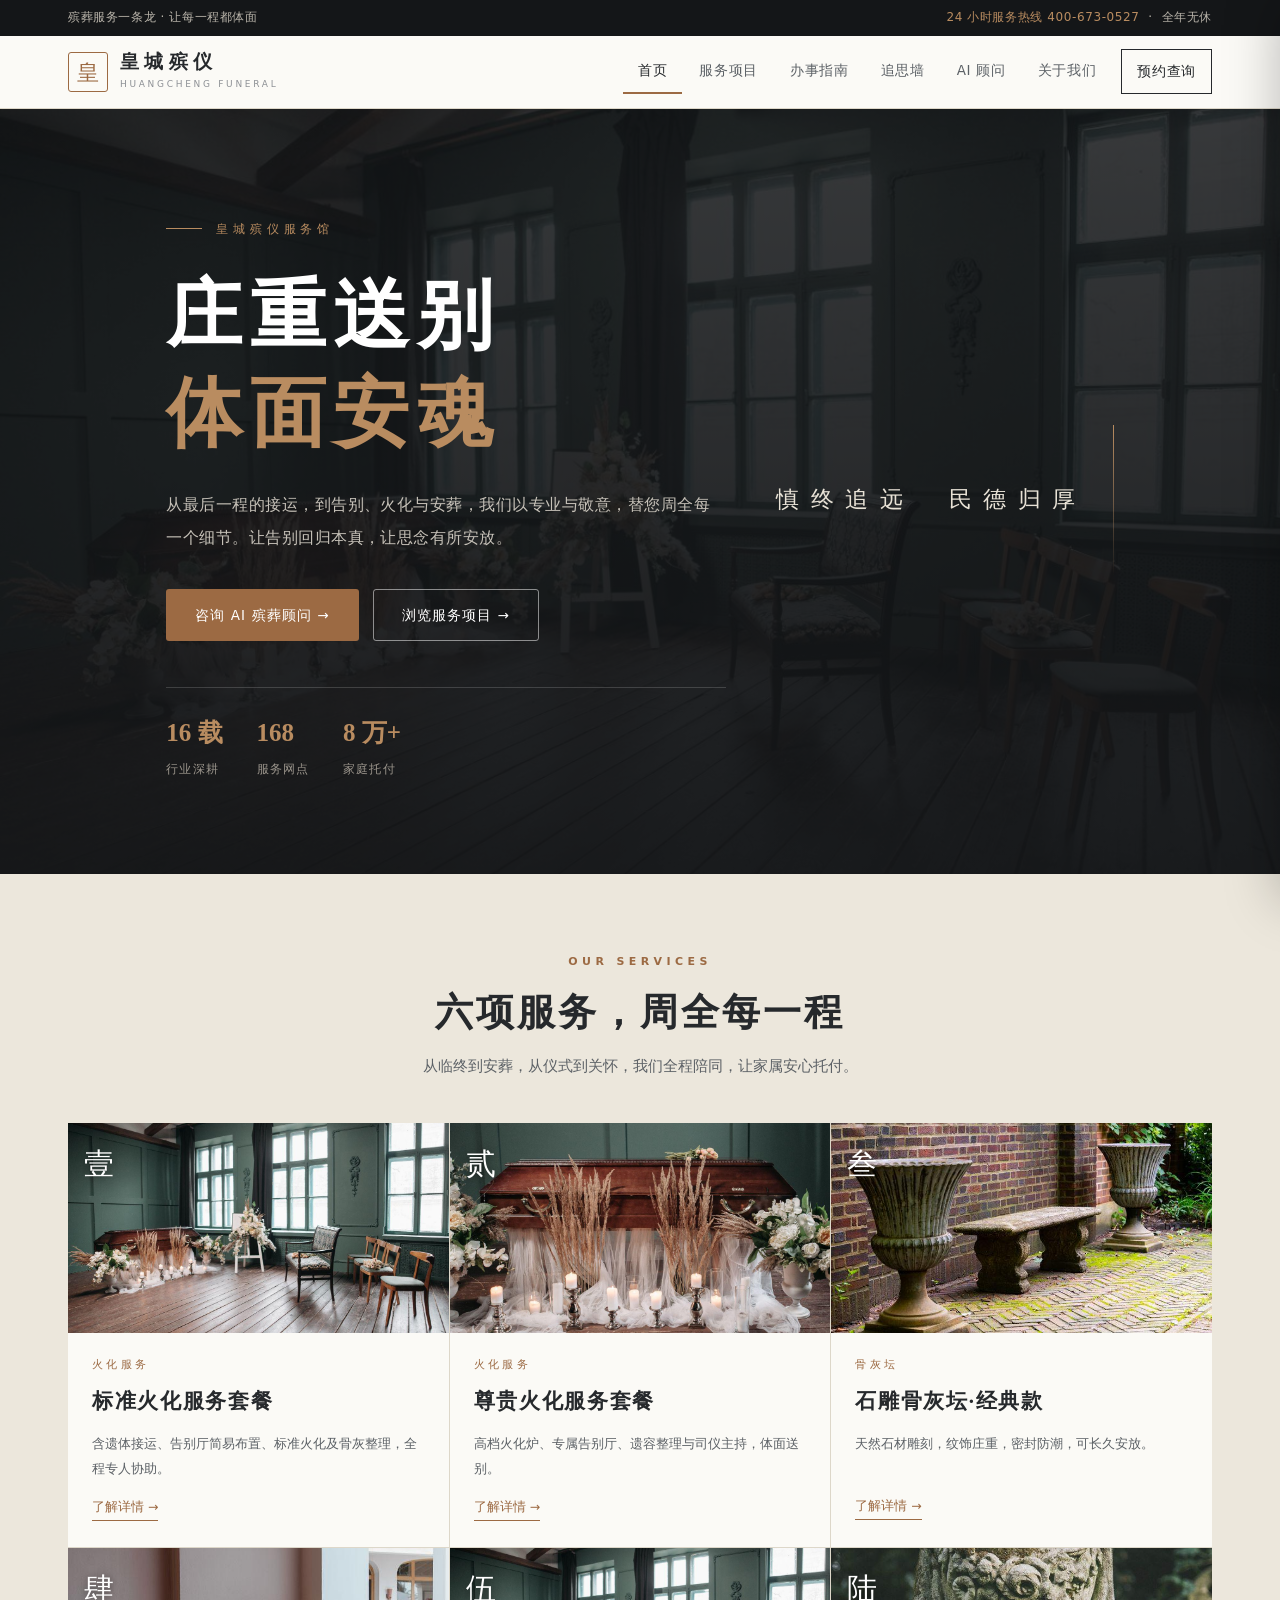
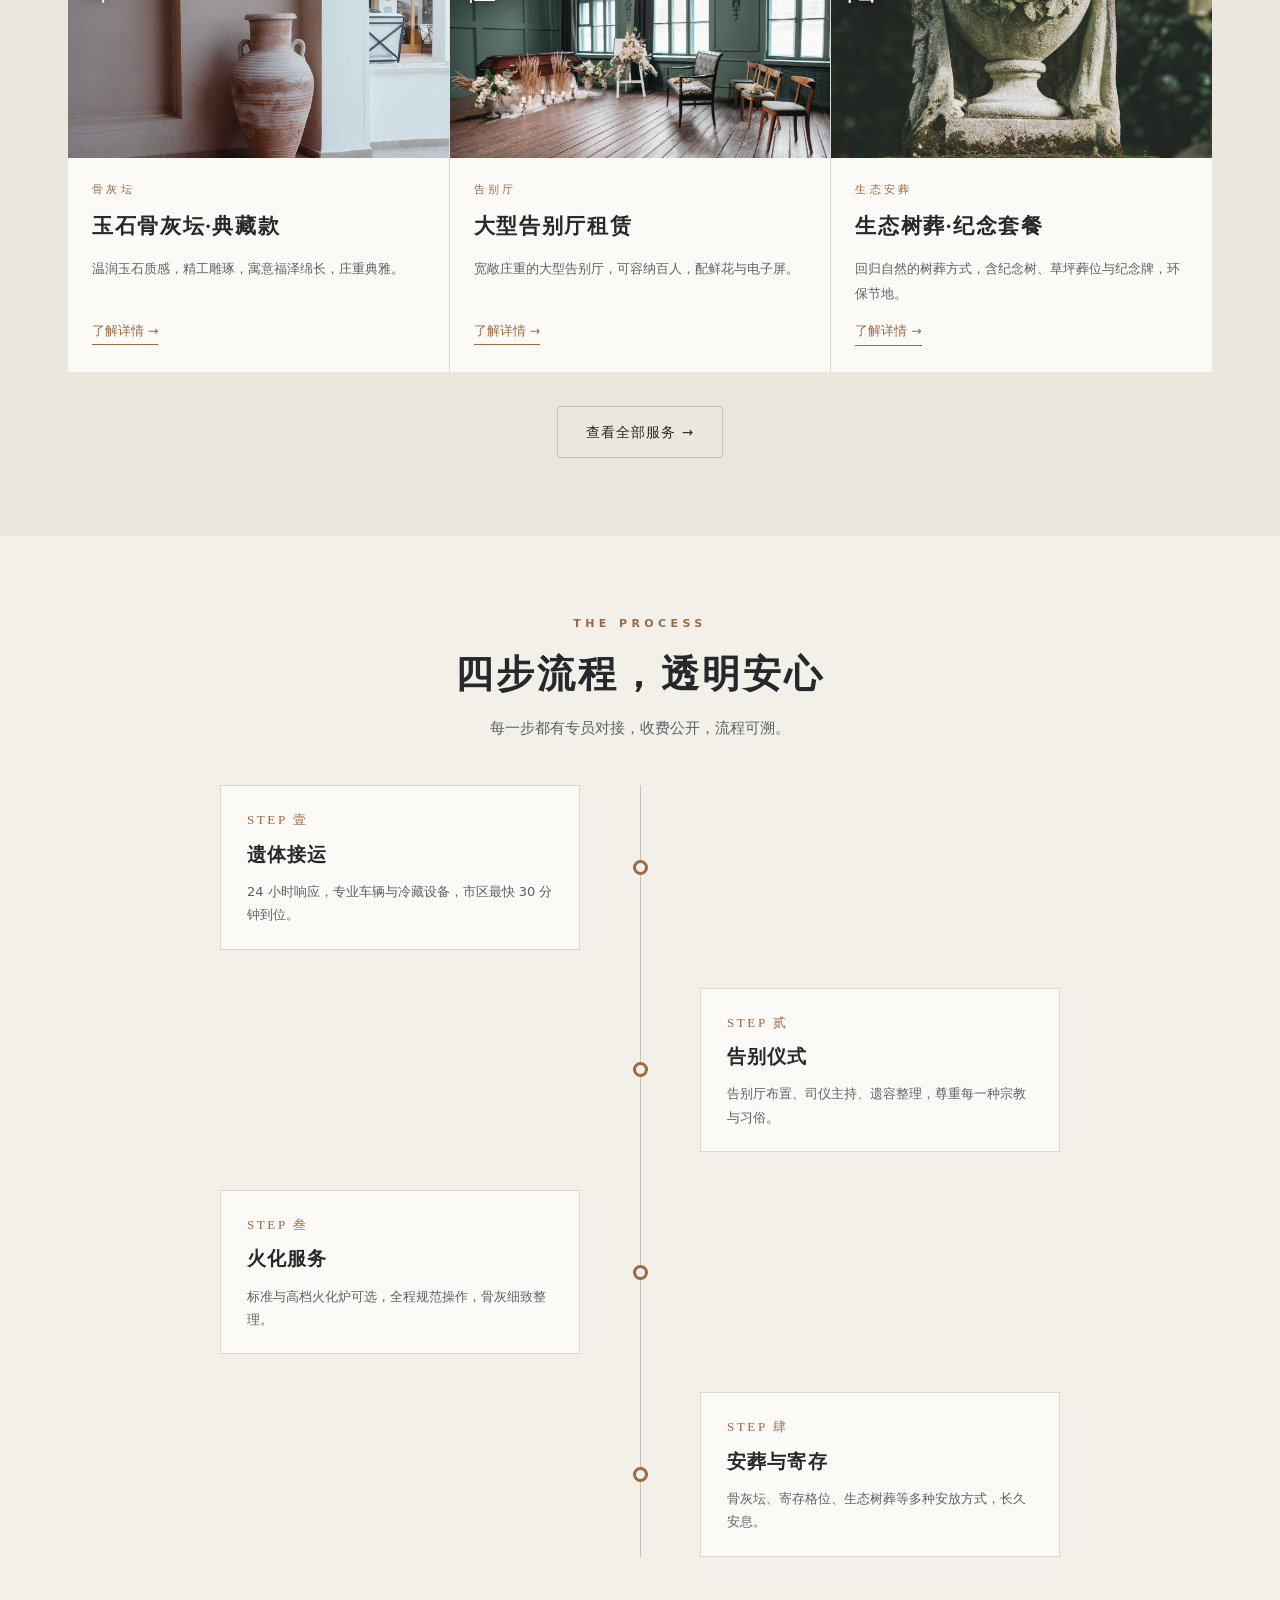
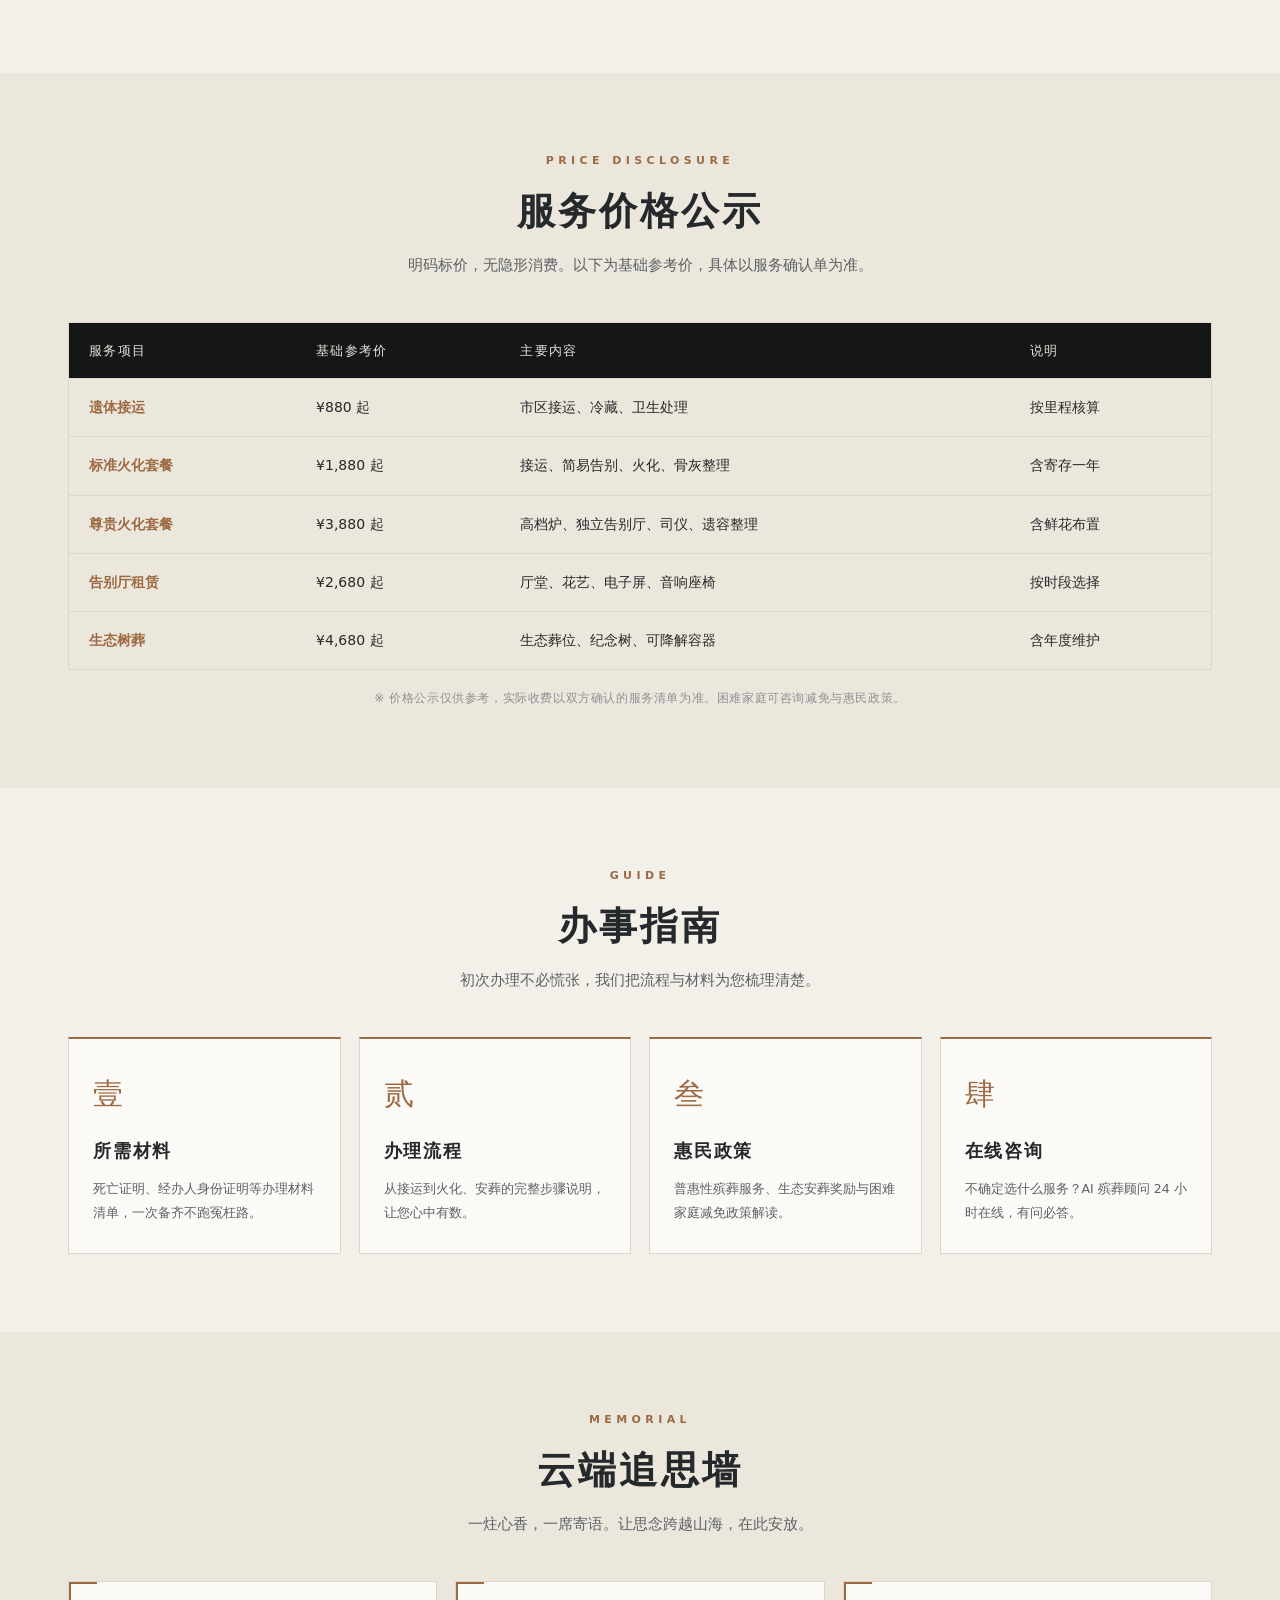
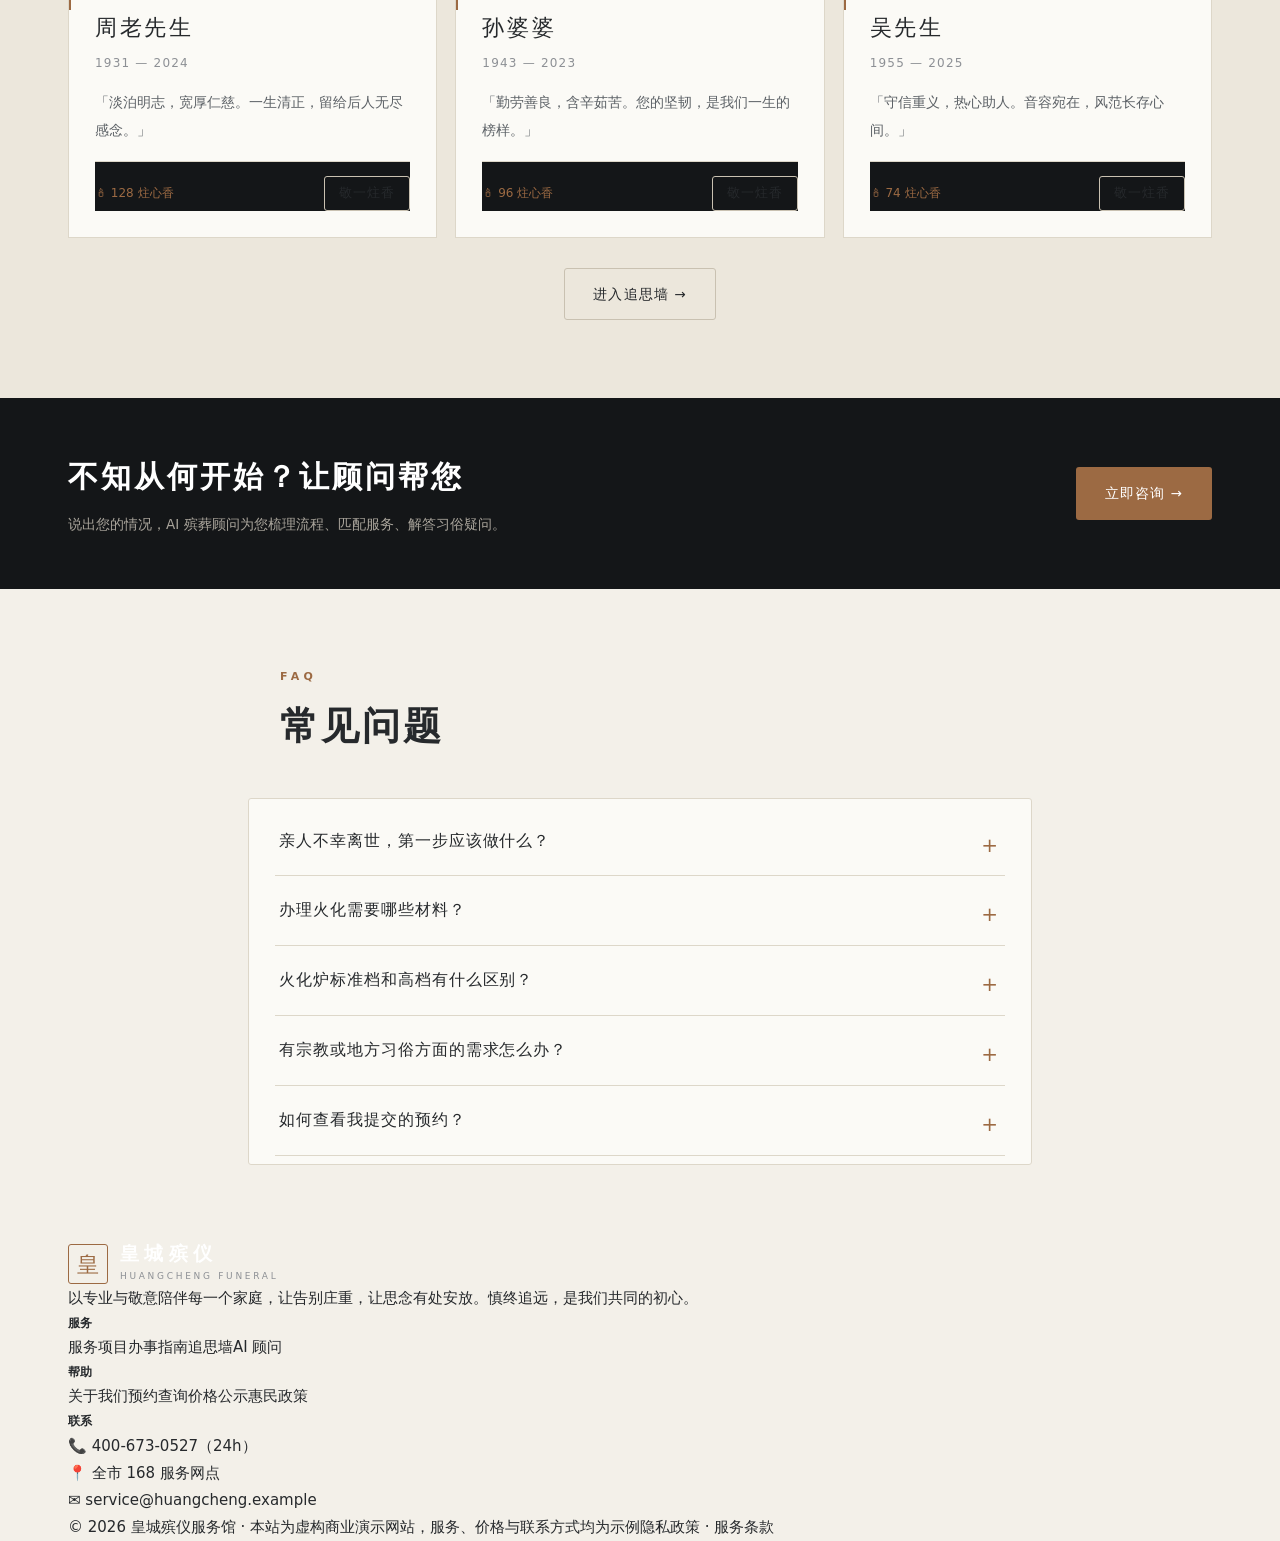
==== commit c0500b26: "fix dark mode / phone / content" ====
--- a/index.html
+++ b/index.html
@@ -136,7 +136,7 @@
   </div>
 </section>
 
-<footer class="foot">
+<footer class="sitefoot">
   <div class="wrap">
     <div class="grid">
       <div class="brand"><div class="logo" style="color:#fff"><div class="mark">皇</div><div class="txt"><b>皇城殡仪</b><span>HUANGCHENG FUNERAL</span></div></div><p>以专业与敬意陪伴每一个家庭，让告别庄重，让思念有处安放。慎终追远，是我们共同的初心。</p></div>
--- a/assets/style.css
+++ b/assets/style.css
@@ -22,7 +22,7 @@
   --serif:"Songti SC","STSong","SimSun",serif;
 }
 @media (prefers-color-scheme:dark){
-  :root{color-scheme:dark;--ink0:#0c0d0e;--ink:#1b1c1e;--ink2:#a7a49d;--ink3:#7b7872;--paper:#141516;--paper-2:#1c1d1f;--card:#1a1b1c;--copper:#c08a5c;--copper-2:#d7a878;--jade:#7d9287;--line:#33322f;--line-2:#45433e;--shadow:none;--shadow-lg:0 24px 60px rgba(0,0,0,.5)}
+  :root{color-scheme:dark;--ink0:#0c0d0e;--ink:#ece7dd;--ink2:#b3aea4;--ink3:#9c9890;--paper:#141516;--paper-2:#1c1d1f;--card:#1c1d1e;--copper:#d09a68;--copper-2:#e0b184;--jade:#8fa79a;--line:#35342f;--line-2:#4a4842;--shadow:none;--shadow-lg:0 24px 60px rgba(0,0,0,.5)}
 }
 *{box-sizing:border-box;margin:0;padding:0}
 html{-webkit-text-size-adjust:100%;scroll-behavior:smooth;overflow-x:hidden}
@@ -254,8 +254,12 @@
 .prod .price{margin-top:12px;display:flex;align-items:baseline;gap:8px}
 .prod .price b{font-family:var(--serif);font-size:19px;color:var(--copper)}
 .prod .price del{font-size:12px;color:var(--ink3)}
-.prod .foot{display:flex;gap:8px;margin-top:14px}
+/* 产品卡按钮区：覆盖全局 .foot（页脚）样式，避免类名冲突导致黑底+灰字 */
+.prod .foot{display:flex;gap:8px;margin-top:14px;background:transparent;color:inherit}
 .prod .foot .btn{flex:1}
+.prod .foot a.btn{display:inline-flex;color:#fff;margin-bottom:0;font-size:12.5px}
+.prod .foot a.btn-outline{color:var(--ink);background:transparent;border-color:var(--line-2)}
+.prod .foot a.btn-outline:hover{color:var(--copper);border-color:var(--copper)}
 @media(max-width:1000px){.prod-grid{grid-template-columns:repeat(2,1fr)}}
 @media(max-width:520px){.prod-grid{grid-template-columns:1fr}}
 
